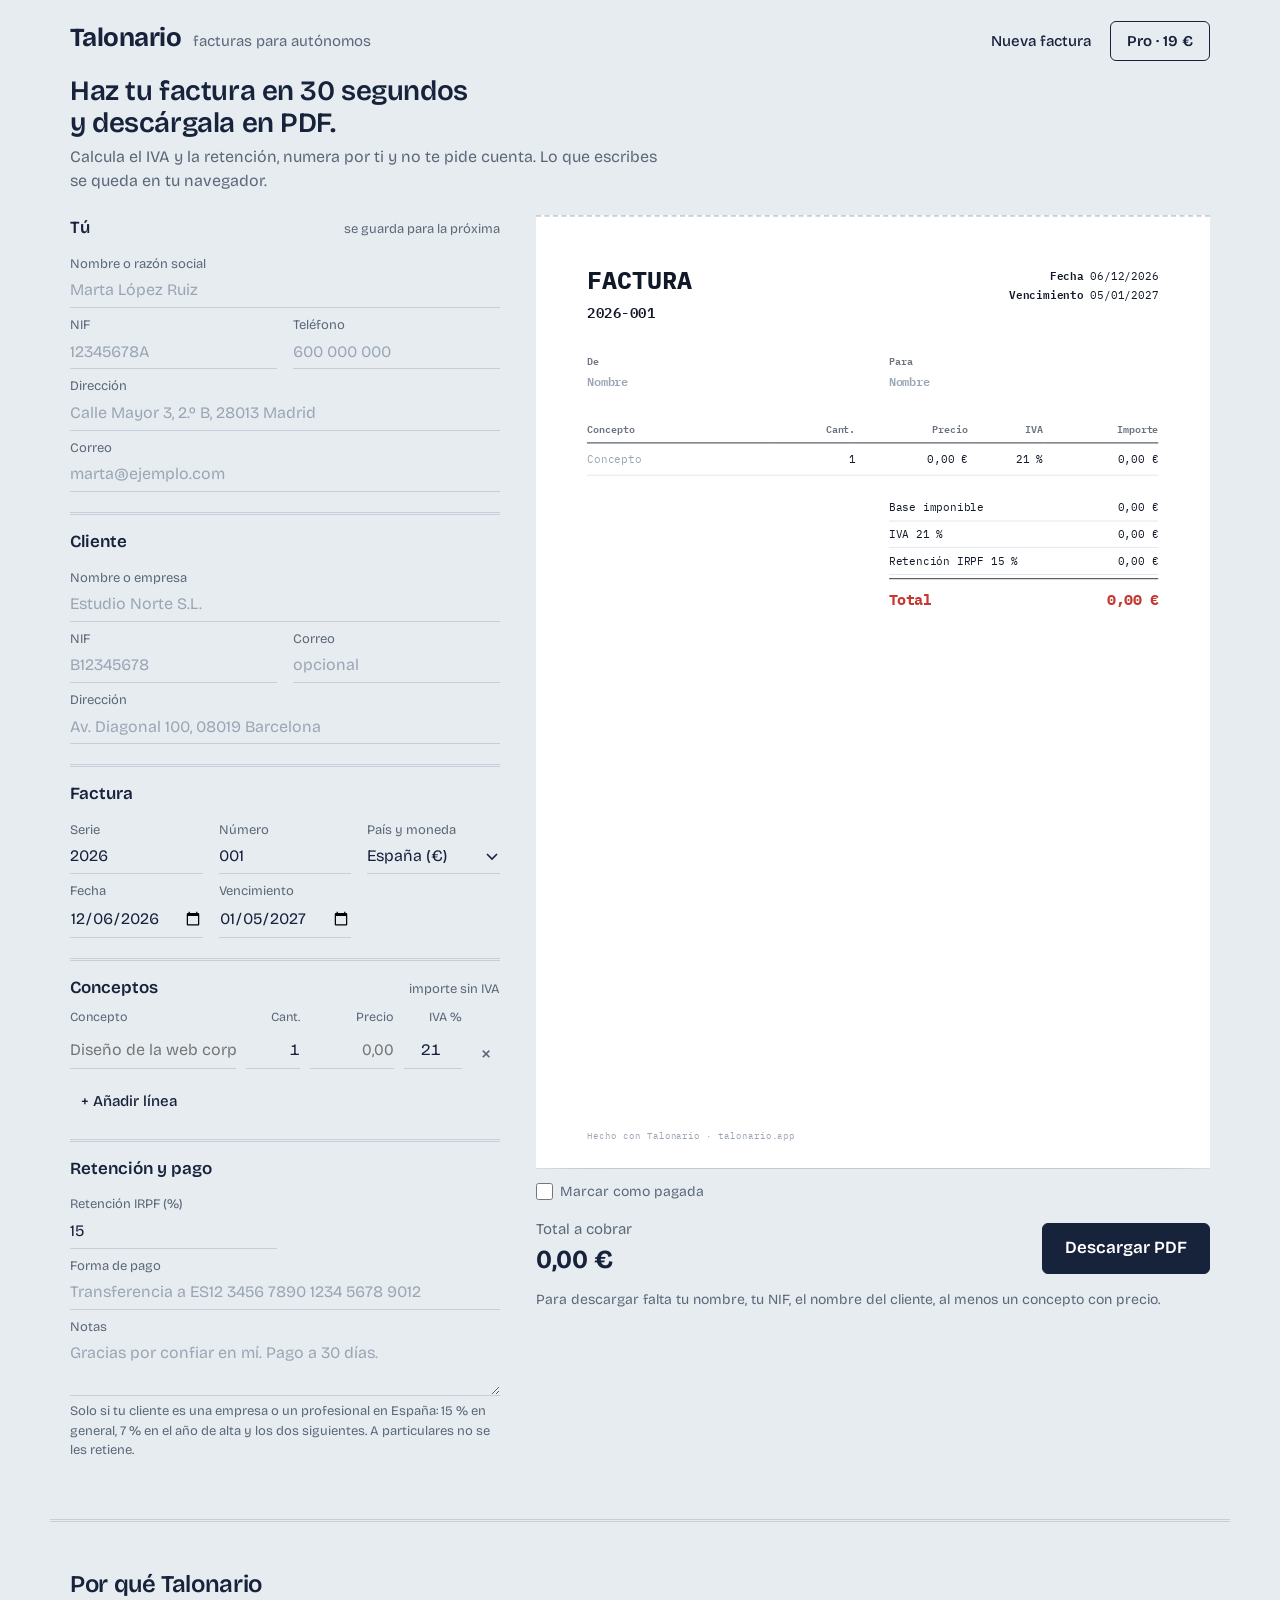
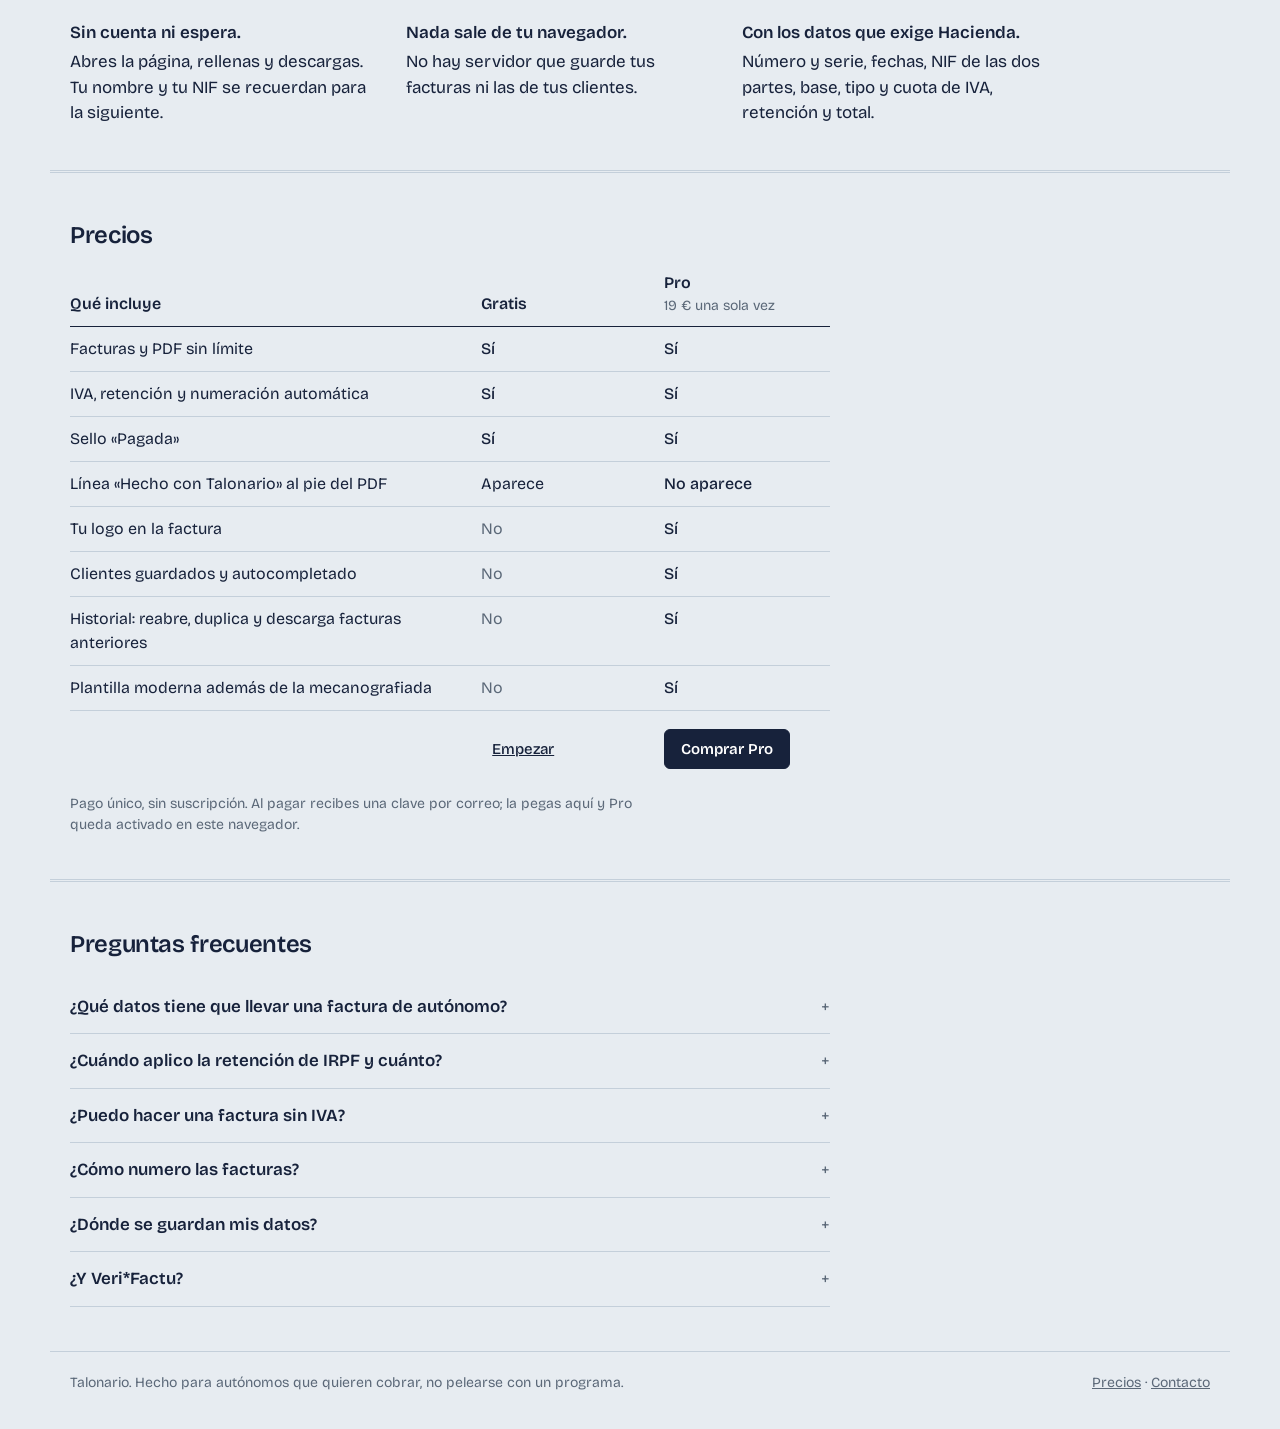
==== talonario/index.html @ 9e7a6506 "Añade Talonario: generador de facturas para autónomos con Pro de pago único - Una sola página sin se" ====
<!doctype html>
<html lang="es">
<head>
<meta charset="utf-8">
<meta name="viewport" content="width=device-width, initial-scale=1">
<title>Talonario: haz tu factura de autónomo en 30 segundos y descárgala en PDF</title>
<meta name="description" content="Generador de facturas para autónomos. Rellenas los datos, calcula IVA e IRPF y descargas el PDF al momento. Sin registro, tus datos se quedan en tu navegador.">
<meta property="og:title" content="Talonario: facturas para autónomos en 30 segundos">
<meta property="og:description" content="IVA, IRPF y PDF al instante. Gratis y sin registro.">
<link rel="icon" href="data:image/svg+xml,%3Csvg xmlns='http://www.w3.org/2000/svg' viewBox='0 0 32 32'%3E%3Crect x='2' y='2' width='28' height='28' rx='6' fill='none' stroke='%23C53A30' stroke-width='3'/%3E%3Cpath d='M9 11h14M16 11v12' stroke='%23C53A30' stroke-width='3.5' stroke-linecap='round'/%3E%3C/svg%3E">
<link rel="stylesheet" href="fonts/fonts.css">
<script type="application/ld+json">
{"@context":"https://schema.org","@type":"FAQPage","mainEntity":[
{"@type":"Question","name":"¿Qué datos tiene que llevar una factura de autónomo?","acceptedAnswer":{"@type":"Answer","text":"Número y serie, fecha de emisión, tu nombre, NIF y dirección, los del cliente, la descripción de cada concepto, la base imponible, el tipo y la cuota de IVA, la retención de IRPF si procede y el importe total."}},
{"@type":"Question","name":"¿Cuándo aplico la retención de IRPF y cuánto?","acceptedAnswer":{"@type":"Answer","text":"Solo cuando tu cliente es una empresa o un profesional en España. El tipo general es el 15 %; durante el año en que te das de alta y los dos siguientes puedes aplicar el 7 %. A particulares no se les retiene."}},
{"@type":"Question","name":"¿Puedo hacer una factura sin IVA?","acceptedAnswer":{"@type":"Answer","text":"Sí, si tu actividad está exenta o la operación no está sujeta. La factura tiene que indicar el motivo, por ejemplo «Operación exenta de IVA conforme al artículo 20 de la Ley 37/1992»."}},
{"@type":"Question","name":"¿Dónde se guardan mis datos?","acceptedAnswer":{"@type":"Answer","text":"Solo en tu navegador. Talonario no tiene servidor ni cuentas: nada de lo que escribes se envía a ningún sitio."}}
]}
</script>
<style>
/* ---------- tokens ---------- */
:root {
  --papel: #E7ECF1;
  --hoja: #FFFFFF;
  --tinta: #17223B;
  --sello: #C53A30;
  --raya: #C4CFDA;
  --lapiz: #5B6878;
  --raya-suave: #DCE3EA;
  --ui: "Bricolage Grotesque", "Helvetica Neue", Arial, sans-serif;
  --doc: "IBM Plex Mono", "Courier New", monospace;
  --doc-sans: "IBM Plex Sans", "Helvetica Neue", Arial, sans-serif;
  --ease-out: cubic-bezier(.165, .84, .44, 1);
  --ease-stamp: cubic-bezier(.34, 1.56, .64, 1);
  --ancho: 1180px;
}
* { box-sizing: border-box; }
[hidden] { display: none !important; }
html { -webkit-text-size-adjust: 100%; }
body {
  margin: 0; background: var(--papel); color: var(--tinta);
  font-family: var(--ui); font-size: 16px; line-height: 1.5;
  font-optical-sizing: auto;
}
a { color: inherit; }
button, input, select, textarea { font: inherit; color: inherit; }
button { cursor: pointer; }
:focus-visible { outline: 2px solid var(--tinta); outline-offset: 2px; border-radius: 2px; }
.visually-hidden { position: absolute !important; width: 1px; height: 1px; overflow: hidden; clip: rect(0 0 0 0); white-space: nowrap; }

/* ---------- cabecera ---------- */
.cab {
  max-width: var(--ancho); margin: 0 auto; padding: 18px 20px 6px;
  display: flex; align-items: baseline; justify-content: space-between; gap: 16px; flex-wrap: wrap;
}
.marca { display: flex; align-items: baseline; gap: 12px; text-decoration: none; }
.marca strong { font-size: 26px; font-weight: 700; letter-spacing: -.02em; }
.marca span { color: var(--lapiz); font-size: 15px; }
.cab-acciones { display: flex; gap: 8px; align-items: center; }

/* botones */
.btn {
  display: inline-flex; align-items: center; justify-content: center; gap: 8px;
  padding: 10px 16px; border-radius: 6px; border: 1.5px solid var(--tinta);
  background: transparent; font-weight: 600; font-size: 15px; line-height: 1.2; white-space: nowrap;
  transition: background-color 150ms ease, color 150ms ease;
}
.btn:hover { background: rgba(23, 34, 59, .06); }
.btn-tinta { background: var(--tinta); color: var(--hoja); }
.btn-tinta:hover { background: #22304f; }
.btn-sello { background: var(--sello); border-color: var(--sello); color: #fff; }
.btn-sello:hover { background: #ad2f27; }
.btn-plano { border-color: transparent; padding-inline: 10px; font-weight: 500; }
.btn-plano:hover { background: rgba(23, 34, 59, .06); }
.btn-grande { padding: 14px 22px; font-size: 17px; }
.btn[disabled] { opacity: .45; cursor: default; }

/* ---------- aplicación ---------- */
.app { max-width: var(--ancho); margin: 0 auto; padding: 8px 20px 40px; }
.app-intro { margin: 0 0 22px; max-width: 60ch; }
.app-intro h1 { font-size: 28px; line-height: 1.15; font-weight: 600; letter-spacing: -.015em; margin: 0 0 6px; text-wrap: balance; }
.app-intro p { margin: 0; color: var(--lapiz); }
.panel { display: grid; grid-template-columns: minmax(320px, 430px) minmax(0, 1fr); gap: 36px; align-items: start; }

/* --- formulario: la matriz del talonario --- */
.matriz { }
.grp { padding: 14px 0 18px; border-top: 3px double var(--raya); }
.grp:first-child { border-top: 0; padding-top: 0; }
.grp-cab { display: flex; align-items: baseline; justify-content: space-between; gap: 12px; margin: 0 0 8px; }
.grp h2 { font-size: 17px; font-weight: 600; margin: 0; }
.grp-cab small { color: var(--lapiz); font-size: 13px; }
.fila { display: grid; gap: 0 16px; grid-template-columns: 1fr 1fr; }
.fila-3 { grid-template-columns: 1fr 1fr 1fr; }
.campo { display: flex; flex-direction: column; padding: 6px 0 2px; min-width: 0; }
.campo-ancho { grid-column: 1 / -1; }
.campo label { font-size: 13px; color: var(--lapiz); margin-bottom: 1px; }
.campo input, .campo select, .campo textarea {
  width: 100%; border: 0; border-bottom: 1.5px solid var(--raya); background: transparent;
  padding: 5px 0 6px; border-radius: 0; font-size: 16px; line-height: 1.3; min-width: 0;
  transition: border-color 150ms ease;
}
.campo textarea { resize: vertical; min-height: 58px; }
.campo input:focus-visible, .campo select:focus-visible, .campo textarea:focus-visible { outline: 0; border-bottom-color: var(--tinta); border-bottom-width: 2px; padding-bottom: 5.5px; }
.campo input::placeholder, .campo textarea::placeholder { color: #9AA6B4; }
.campo select { appearance: none; -webkit-appearance: none; background: transparent url("data:image/svg+xml,%3Csvg xmlns='http://www.w3.org/2000/svg' width='12' height='8'%3E%3Cpath d='M1 1l5 5 5-5' fill='none' stroke='%2317223B' stroke-width='1.6'/%3E%3C/svg%3E") no-repeat right 2px center; padding-right: 22px; }
.campo input[type="number"] { -moz-appearance: textfield; }
.campo input[type="number"]::-webkit-inner-spin-button { -webkit-appearance: none; }
.pista { font-size: 13px; color: var(--lapiz); margin: 4px 0 0; }
.pista a { color: var(--tinta); }

/* líneas de concepto */
.lineas { display: grid; gap: 2px; margin-bottom: 8px; }
.linea { display: grid; grid-template-columns: minmax(0, 1fr) 54px 84px 58px 28px; gap: 10px; align-items: end; }
.linea-cab { font-size: 12.5px; color: var(--lapiz); padding-bottom: 2px; }
.linea-cab > span:nth-child(n+2) { text-align: right; }
.linea input {
  width: 100%; border: 0; border-bottom: 1.5px solid var(--raya); background: transparent; padding: 7px 0 6px; font-size: 16px; min-width: 0; border-radius: 0;
}
.linea input:focus-visible { outline: 0; border-bottom-color: var(--tinta); border-bottom-width: 2px; padding-bottom: 5.5px; }
.linea input.num { text-align: right; font-variant-numeric: tabular-nums; }
.linea .quitar {
  width: 28px; height: 32px; border: 0; background: transparent; color: var(--lapiz); border-radius: 4px; font-size: 20px; line-height: 1;
}
.linea .quitar:hover { color: var(--sello); background: rgba(197, 58, 48, .08); }
.linea.nueva { animation: entra 180ms var(--ease-out) both; }
@keyframes entra { from { opacity: 0; transform: translateY(-4px); } }
.linea-importe { font-size: 13px; color: var(--lapiz); text-align: right; font-variant-numeric: tabular-nums; grid-column: 1 / -1; margin-top: -2px; padding-right: 38px; }
.btn-linea { margin-top: 4px; }

/* resumen bajo el formulario (móvil) */
.acciones-form { display: none; }

/* --- la hoja --- */
.hoja-col { position: sticky; top: 16px; }
.hoja-marco { width: 100%; overflow: hidden; }
.hoja-escala { transform-origin: top left; }
.hoja {
  width: 210mm; min-height: 297mm; background: var(--hoja); color: #111827;
  padding: 16mm 16mm 18mm; font-family: var(--doc); font-size: 10pt; line-height: 1.45;
  position: relative; box-shadow: 0 1px 0 rgba(23, 34, 59, .12), 0 18px 40px -24px rgba(23, 34, 59, .45);
  border-top: 2px dashed var(--raya);
}
.hoja.moderna { font-family: var(--doc-sans); font-size: 10.5pt; }
.hoja-cab { display: flex; justify-content: space-between; align-items: flex-start; gap: 10mm; margin-bottom: 10mm; }
.hoja-titulo { font-size: 22pt; font-weight: 700; letter-spacing: .02em; line-height: 1; margin: 0 0 3mm; }
.hoja-num { font-size: 12pt; font-weight: 600; }
.hoja-fechas { text-align: right; font-size: 9.5pt; }
.hoja-fechas div + div { margin-top: 1mm; }
.hoja-fechas b { font-weight: 600; }
.hoja-logo { max-width: 48mm; max-height: 22mm; object-fit: contain; display: block; margin-bottom: 4mm; }
.hoja-partes { display: grid; grid-template-columns: 1fr 1fr; gap: 10mm; margin-bottom: 10mm; font-size: 9.5pt; }
.hoja-partes h3 { font-size: 8.5pt; font-weight: 600; color: #6B7280; margin: 0 0 1.5mm; }
.hoja-partes p { margin: 0; white-space: pre-line; }
.hoja-partes .nombre { font-weight: 600; font-size: 10.5pt; }
.hoja table { width: 100%; border-collapse: collapse; font-size: 9.5pt; }
.hoja th { text-align: left; font-weight: 600; font-size: 8.5pt; color: #6B7280; padding: 0 0 2mm; border-bottom: 1.5px solid #111827; }
.hoja td { padding: 2.4mm 0; border-bottom: 1px solid var(--raya-suave); vertical-align: top; }
.hoja th.n, .hoja td.n { text-align: right; white-space: nowrap; font-variant-numeric: tabular-nums; }
.hoja td.concepto { padding-right: 4mm; white-space: pre-line; }
.hoja .vacio { color: #9AA6B4; }
.totales { margin: 6mm 0 0 auto; width: 84mm; font-size: 9.5pt; }
.totales div { display: flex; justify-content: space-between; gap: 6mm; padding: 1.6mm 0; border-bottom: 1px solid var(--raya-suave); font-variant-numeric: tabular-nums; }
.totales .total { border-bottom: 0; border-top: 1.5px solid #111827; margin-top: 1mm; padding-top: 3mm; font-weight: 700; font-size: 13pt; color: var(--sello); }
.hoja-pie { margin-top: 12mm; font-size: 9pt; display: grid; gap: 4mm; }
.hoja-pie h3 { font-size: 8.5pt; font-weight: 600; color: #6B7280; margin: 0 0 1mm; }
.hoja-pie p { margin: 0; white-space: pre-line; }
.hoja-credito { position: absolute; left: 16mm; bottom: 8mm; font-size: 8pt; color: #9AA6B4; }
.hoja-credito a { color: inherit; text-decoration: none; }

/* el sello */
.sello {
  position: absolute; right: 18mm; bottom: 34mm; transform: rotate(-8deg);
  color: var(--sello); border: 2.2px solid currentColor; border-radius: 3mm; padding: 2.5mm 5mm;
  font-family: var(--doc); font-weight: 700; font-size: 20pt; letter-spacing: .1em; line-height: 1;
  box-shadow: inset 0 0 0 1.2px #fff, inset 0 0 0 2px currentColor; opacity: .88;
  mix-blend-mode: multiply;
}
.sello small { display: block; font-size: 8pt; letter-spacing: .04em; font-weight: 500; margin-top: 1.5mm; }
.sello.golpe { animation: golpe 320ms var(--ease-stamp) both; }
@keyframes golpe { from { opacity: 0; transform: rotate(-14deg) scale(1.6); } to { opacity: .88; transform: rotate(-8deg) scale(1); } }

.hoja-acciones { display: flex; align-items: center; justify-content: space-between; gap: 14px; margin-top: 16px; flex-wrap: wrap; }
.total-vivo { font-size: 15px; color: var(--lapiz); }
.total-vivo b { display: block; font-size: 26px; font-weight: 700; color: var(--tinta); letter-spacing: -.01em; font-variant-numeric: tabular-nums; }
.aviso { color: var(--lapiz); font-size: 14px; margin: 10px 0 0; min-height: 1.2em; }
.aviso.rojo { color: var(--sello); }
.pista-pdf { color: var(--lapiz); font-size: 14px; margin: 8px 0 0; }
.hoja-opciones { display: flex; gap: 16px; flex-wrap: wrap; margin-top: 12px; font-size: 14px; color: var(--lapiz); align-items: center; }
.hoja-opciones label { display: inline-flex; align-items: center; gap: 7px; cursor: pointer; }
.hoja-opciones input[type="checkbox"] { width: 17px; height: 17px; accent-color: var(--tinta); margin: 0; }
.hoja-opciones select { border: 0; border-bottom: 1.5px solid var(--raya); background: transparent; padding: 2px 0; }

/* barra fija en móvil */
.barra {
  display: none; position: fixed; left: 0; right: 0; bottom: 0; z-index: 20;
  background: var(--hoja); border-top: 1.5px solid var(--raya); padding: 10px 16px calc(10px + env(safe-area-inset-bottom));
  align-items: center; justify-content: space-between; gap: 12px;
}
.barra .total-vivo b { font-size: 20px; }

/* ---------- secciones de abajo ---------- */
.seccion { max-width: var(--ancho); margin: 0 auto; padding: 44px 20px; border-top: 3px double var(--raya); }
.seccion h2 { font-size: 24px; font-weight: 600; letter-spacing: -.015em; margin: 0 0 18px; }
.porque { display: grid; grid-template-columns: repeat(3, minmax(0, 1fr)); gap: 28px; max-width: 980px; }
.porque p { margin: 0; font-size: 17px; max-width: 34ch; }
.porque p b { display: block; font-weight: 600; margin-bottom: 4px; }

.precios table { width: 100%; max-width: 760px; border-collapse: collapse; font-size: 16px; }
.precios th { text-align: left; font-weight: 600; padding: 0 0 10px; border-bottom: 1.5px solid var(--tinta); vertical-align: bottom; }
.precios th span { display: block; font-weight: 400; color: var(--lapiz); font-size: 14px; }
.precios td { padding: 10px 0; border-bottom: 1px solid var(--raya); vertical-align: top; }
.precios th:nth-child(n+2), .precios td:nth-child(n+2) { width: 24%; padding-left: 16px; }
.precios td.no { color: var(--lapiz); }
.precios td.si { font-weight: 500; }
.precios tfoot td { border-bottom: 0; padding-top: 18px; }
.precios .nota { color: var(--lapiz); font-size: 14px; margin: 14px 0 0; max-width: 66ch; }

.faq-lista { max-width: 760px; }
.faq details { border-bottom: 1px solid var(--raya); }
.faq summary { cursor: pointer; padding: 14px 0; font-weight: 600; font-size: 17px; list-style: none; display: flex; justify-content: space-between; gap: 12px; }
.faq summary::-webkit-details-marker { display: none; }
.faq summary::after { content: "+"; color: var(--lapiz); font-weight: 400; flex: none; }
.faq details[open] summary::after { content: "–"; }
.faq .resp { padding: 0 0 16px; max-width: 66ch; color: #2A3447; }
.faq .resp p { margin: 0 0 8px; }
.faq .resp p:last-child { margin: 0; }

.pie { max-width: var(--ancho); margin: 0 auto; padding: 20px 20px 36px; color: var(--lapiz); font-size: 14px; display: flex; justify-content: space-between; gap: 16px; flex-wrap: wrap; border-top: 1px solid var(--raya); }

/* ---------- diálogos ---------- */
dialog { border: 0; border-radius: 10px; padding: 0; background: var(--hoja); color: var(--tinta); width: min(92vw, 520px); box-shadow: 0 30px 80px -30px rgba(23, 34, 59, .6); }
dialog::backdrop { background: rgba(23, 34, 59, .45); }
.dlg { padding: 26px 26px 22px; }
.dlg h2 { margin: 0 0 4px; font-size: 24px; font-weight: 600; letter-spacing: -.015em; }
.dlg .precio { color: var(--lapiz); margin: 0 0 16px; font-size: 16px; }
.dlg ul { margin: 0 0 20px; padding: 0 0 0 18px; }
.dlg li { margin: 4px 0; }
.dlg-acciones { display: flex; gap: 10px; flex-wrap: wrap; align-items: center; }
.dlg-cerrar { position: absolute; top: 10px; right: 10px; width: 36px; height: 36px; border: 0; background: transparent; border-radius: 6px; font-size: 22px; color: var(--lapiz); }
.dlg-cerrar:hover { background: rgba(23, 34, 59, .06); }
.clave { margin-top: 20px; padding-top: 16px; border-top: 1px solid var(--raya); }
.clave .campo { padding: 0; }
.clave-fila { display: flex; gap: 10px; align-items: flex-end; }
.clave-fila .campo { flex: 1; }
.estado { font-size: 14px; margin: 8px 0 0; min-height: 1.2em; }
.estado.ok { color: #1B7F4E; }
.estado.mal { color: var(--sello); }

.hist { display: grid; gap: 0; max-height: 50vh; overflow: auto; }
.hist-fila { display: grid; grid-template-columns: 1fr auto; gap: 10px; align-items: center; padding: 10px 0; border-bottom: 1px solid var(--raya); }
.hist-fila b { font-weight: 600; }
.hist-fila small { display: block; color: var(--lapiz); }
.hist-fila .ops { display: flex; gap: 4px; }
.hist-vacio { color: var(--lapiz); padding: 14px 0; }

/* ---------- impresión ---------- */
@media print {
  @page { size: A4; margin: 0; }
  body { background: #fff; }
  body > :not(.solo-impresion) { display: none !important; }
  .solo-impresion { display: block !important; }
  .hoja { box-shadow: none; border-top: 0; min-height: 297mm; width: 210mm; margin: 0; -webkit-print-color-adjust: exact; print-color-adjust: exact; }
  .sello { -webkit-print-color-adjust: exact; print-color-adjust: exact; }
}
.solo-impresion { display: none; }

/* ---------- movimiento reducido ---------- */
@media (prefers-reduced-motion: reduce) {
  *, *::before, *::after { animation-duration: .001ms !important; transition-duration: .001ms !important; }
}

/* ---------- responsive ---------- */
@media (max-width: 1023px) {
  .panel { grid-template-columns: minmax(0, 1fr); gap: 28px; }
  .hoja-col { position: static; }
  .hoja-acciones { display: none; }
  .barra { display: flex; }
  body { padding-bottom: 86px; }
  .acciones-form { display: block; margin-top: 8px; }
  .porque { grid-template-columns: 1fr; gap: 18px; }
}
@media (max-width: 560px) {
  .cab { padding-top: 14px; }
  .marca span { display: none; }
  .app-intro h1 { font-size: 24px; }
  .fila, .fila-3 { grid-template-columns: 1fr; }
  .fila .campo-mitad { grid-column: auto; }
  .fila-2m { grid-template-columns: 1fr 1fr; }
  .linea { grid-template-columns: minmax(0, 1fr) 40px 70px 46px 22px; gap: 6px; }
  .linea input { font-size: 15px; }
  .precios th:nth-child(n+2), .precios td:nth-child(n+2) { width: 21%; padding-left: 8px; }
  .precios table { font-size: 14.5px; }
  .seccion { padding: 32px 20px; }
}
</style>
</head>
<body>

<header class="cab">
  <a class="marca" href="#"><strong>Talonario</strong><span>facturas para autónomos</span></a>
  <div class="cab-acciones">
    <button type="button" class="btn btn-plano" id="btnHistorial" hidden>Mis facturas</button>
    <button type="button" class="btn btn-plano" id="btnNueva">Nueva factura</button>
    <button type="button" class="btn" id="btnPro">Pro · 19 €</button>
  </div>
</header>

<main class="app">
  <div class="app-intro">
    <h1>Haz tu factura en 30 segundos y descárgala en PDF.</h1>
    <p>Calcula el IVA y la retención, numera por ti y no te pide cuenta. Lo que escribes se queda en tu navegador.</p>
  </div>

  <div class="panel">
    <!-- ======== matriz (formulario) ======== -->
    <form class="matriz" id="form" autocomplete="on" novalidate>

      <section class="grp">
        <div class="grp-cab"><h2>Tú</h2><small>se guarda para la próxima</small></div>
        <div class="fila">
          <div class="campo campo-ancho"><label for="iNombre">Nombre o razón social</label><input id="iNombre" data-k="issuer.name" placeholder="Marta López Ruiz"></div>
          <div class="campo"><label for="iNif">NIF</label><input id="iNif" data-k="issuer.nif" placeholder="12345678A" autocapitalize="characters"></div>
          <div class="campo"><label for="iTel">Teléfono</label><input id="iTel" data-k="issuer.phone" type="tel" placeholder="600 000 000"></div>
          <div class="campo campo-ancho"><label for="iDir">Dirección</label><input id="iDir" data-k="issuer.addr" placeholder="Calle Mayor 3, 2.º B, 28013 Madrid"></div>
          <div class="campo campo-ancho"><label for="iEmail">Correo</label><input id="iEmail" data-k="issuer.email" type="email" placeholder="marta@ejemplo.com"></div>
          <div class="campo campo-ancho" id="campoLogo" hidden>
            <label for="iLogo">Tu logo</label>
            <div class="clave-fila"><input id="iLogo" type="file" accept="image/*"><button type="button" class="btn btn-plano" id="btnQuitarLogo" hidden>Quitar</button></div>
          </div>
        </div>
      </section>

      <section class="grp">
        <div class="grp-cab"><h2>Cliente</h2><small id="clientesPista"></small></div>
        <div class="fila">
          <div class="campo campo-ancho"><label for="cNombre">Nombre o empresa</label><input id="cNombre" data-k="client.name" list="listaClientes" placeholder="Estudio Norte S.L."><datalist id="listaClientes"></datalist></div>
          <div class="campo"><label for="cNif">NIF</label><input id="cNif" data-k="client.nif" placeholder="B12345678" autocapitalize="characters"></div>
          <div class="campo"><label for="cEmail">Correo</label><input id="cEmail" data-k="client.email" type="email" placeholder="opcional"></div>
          <div class="campo campo-ancho"><label for="cDir">Dirección</label><input id="cDir" data-k="client.addr" placeholder="Av. Diagonal 100, 08019 Barcelona"></div>
        </div>
      </section>

      <section class="grp">
        <div class="grp-cab"><h2>Factura</h2></div>
        <div class="fila fila-3 fila-2m">
          <div class="campo"><label for="fSerie">Serie</label><input id="fSerie" data-k="serie" placeholder="2026"></div>
          <div class="campo"><label for="fNum">Número</label><input id="fNum" data-k="number" inputmode="numeric" placeholder="001"></div>
          <div class="campo"><label for="fPais">País y moneda</label>
            <select id="fPais" data-k="preset"></select></div>
          <div class="campo"><label for="fFecha">Fecha</label><input id="fFecha" data-k="date" type="date"></div>
          <div class="campo"><label for="fVence">Vencimiento</label><input id="fVence" data-k="due" type="date"></div>
        </div>
      </section>

      <section class="grp">
        <div class="grp-cab"><h2>Conceptos</h2><small id="taxNombreCab"></small></div>
        <div class="lineas" id="lineas"></div>
        <button type="button" class="btn btn-plano btn-linea" id="btnLinea">+ Añadir línea</button>
      </section>

      <section class="grp">
        <div class="grp-cab"><h2>Retención y pago</h2></div>
        <div class="fila">
          <div class="campo"><label for="fRet" id="fRetLabel">Retención IRPF (%)</label><input id="fRet" data-k="ret" type="number" step="0.5" min="0" max="100" inputmode="decimal" list="retLista"><datalist id="retLista"><option value="0"><option value="7"><option value="15"></datalist></div>
          <div class="campo campo-ancho" id="campoExento" hidden>
            <label for="fExento">Motivo del 0 % de IVA</label>
            <select id="fExento" data-k="exemptReason">
              <option value="Operación exenta de IVA conforme al artículo 20 de la Ley 37/1992.">Exenta (art. 20 LIVA)</option>
              <option value="Operación no sujeta a IVA conforme al artículo 7 de la Ley 37/1992.">No sujeta (art. 7 LIVA)</option>
              <option value="Inversión del sujeto pasivo conforme al artículo 84 de la Ley 37/1992.">Inversión del sujeto pasivo (art. 84 LIVA)</option>
              <option value="">Sin mención</option>
            </select>
          </div>
          <div class="campo campo-ancho"><label for="fPago">Forma de pago</label><input id="fPago" data-k="payment" placeholder="Transferencia a ES12 3456 7890 1234 5678 9012"></div>
          <div class="campo campo-ancho"><label for="fNotas">Notas</label><textarea id="fNotas" data-k="notes" rows="2" placeholder="Gracias por confiar en mí. Pago a 30 días."></textarea></div>
        </div>
        <p class="pista" id="pistaRet">Solo si tu cliente es una empresa o un profesional en España: 15 % en general, 7 % en el año de alta y los dos siguientes. A particulares no se les retiene.</p>
      </section>

      <div class="acciones-form">
        <p class="aviso" id="avisoMovil"></p>
      </div>
    </form>

    <!-- ======== hoja ======== -->
    <div class="hoja-col">
      <div class="hoja-marco" id="marco">
        <div class="hoja-escala" id="escala">
          <article class="hoja" id="hoja" aria-label="Vista previa de la factura"></article>
        </div>
      </div>
      <div class="hoja-opciones">
        <label><input type="checkbox" id="chkPagada"> Marcar como pagada</label>
        <label id="optPlantilla" hidden>Plantilla <select id="selPlantilla"><option value="maquina">Mecanografiada</option><option value="moderna">Moderna</option></select></label>
      </div>
      <div class="hoja-acciones">
        <div class="total-vivo">Total a cobrar <b id="totalVivo">0,00 €</b></div>
        <button type="button" class="btn btn-tinta btn-grande" id="btnPdf">Descargar PDF</button>
      </div>
      <p class="aviso" id="aviso"></p>
      <p class="pista-pdf" id="pistaPdf" hidden>En la ventana que se abre, elige «Guardar como PDF» como destino o impresora.</p>
    </div>
  </div>
</main>

<div class="barra">
  <div class="total-vivo">Total a cobrar <b id="totalVivoMovil">0,00 €</b></div>
  <button type="button" class="btn btn-tinta" id="btnPdfMovil">Descargar PDF</button>
</div>

<section class="seccion">
  <h2>Por qué Talonario</h2>
  <div class="porque">
    <p><b>Sin cuenta ni espera.</b> Abres la página, rellenas y descargas. Tu nombre y tu NIF se recuerdan para la siguiente.</p>
    <p><b>Nada sale de tu navegador.</b> No hay servidor que guarde tus facturas ni las de tus clientes.</p>
    <p><b>Con los datos que exige Hacienda.</b> Número y serie, fechas, NIF de las dos partes, base, tipo y cuota de IVA, retención y total.</p>
  </div>
</section>

<section class="seccion precios" id="precios">
  <h2>Precios</h2>
  <table>
    <thead><tr><th scope="col">Qué incluye</th><th scope="col">Gratis</th><th scope="col">Pro <span>19 € una sola vez</span></th></tr></thead>
    <tbody>
      <tr><td>Facturas y PDF sin límite</td><td class="si">Sí</td><td class="si">Sí</td></tr>
      <tr><td>IVA, retención y numeración automática</td><td class="si">Sí</td><td class="si">Sí</td></tr>
      <tr><td>Sello «Pagada»</td><td class="si">Sí</td><td class="si">Sí</td></tr>
      <tr><td>Línea «Hecho con Talonario» al pie del PDF</td><td>Aparece</td><td class="si">No aparece</td></tr>
      <tr><td>Tu logo en la factura</td><td class="no">No</td><td class="si">Sí</td></tr>
      <tr><td>Clientes guardados y autocompletado</td><td class="no">No</td><td class="si">Sí</td></tr>
      <tr><td>Historial: reabre, duplica y descarga facturas anteriores</td><td class="no">No</td><td class="si">Sí</td></tr>
      <tr><td>Plantilla moderna además de la mecanografiada</td><td class="no">No</td><td class="si">Sí</td></tr>
    </tbody>
    <tfoot><tr><td></td><td><a class="btn btn-plano" href="#form">Empezar</a></td><td><button type="button" class="btn btn-tinta" id="btnProPrecios">Comprar Pro</button></td></tr></tfoot>
  </table>
  <p class="nota">Pago único, sin suscripción. Al pagar recibes una clave por correo; la pegas aquí y Pro queda activado en este navegador.</p>
</section>

<section class="seccion faq">
  <h2>Preguntas frecuentes</h2>
  <div class="faq-lista">
  <details><summary>¿Qué datos tiene que llevar una factura de autónomo?</summary><div class="resp"><p>Número y serie, fecha de emisión, tu nombre, NIF y dirección, los mismos datos del cliente, la descripción de cada concepto, la base imponible, el tipo y la cuota de IVA, la retención de IRPF si procede y el importe total. Talonario los coloca todos.</p></div></details>
  <details><summary>¿Cuándo aplico la retención de IRPF y cuánto?</summary><div class="resp"><p>Solo cuando tu cliente es una empresa o un profesional en España. El tipo general es el 15 %. Durante el año en que te das de alta y los dos siguientes puedes aplicar el 7 %. Si facturas a un particular, no hay retención: pon 0.</p></div></details>
  <details><summary>¿Puedo hacer una factura sin IVA?</summary><div class="resp"><p>Sí, cuando tu actividad está exenta (por ejemplo, formación o determinados servicios sanitarios) o la operación no está sujeta. Pon 0 en el IVA de la línea y elige el motivo: la factura tiene que indicarlo.</p></div></details>
  <details><summary>¿Cómo numero las facturas?</summary><div class="resp"><p>De forma correlativa y sin saltos dentro de cada serie. Lo habitual es una serie por año: 2026-001, 2026-002… Talonario recuerda el último número y propone el siguiente.</p></div></details>
  <details><summary>¿Dónde se guardan mis datos?</summary><div class="resp"><p>Solo en tu navegador, en este dispositivo. Talonario no tiene servidor ni cuentas: nada de lo que escribes se envía a ningún sitio. Si borras los datos del navegador, se borran también; descarga tus PDF.</p></div></details>
  <details><summary>¿Y Veri*Factu?</summary><div class="resp"><p>Veri*Factu es el sistema de la Agencia Tributaria para que los programas de facturación registren cada factura. Su entrada en vigor se ha aplazado varias veces; para autónomos está prevista para 2027. Talonario crea el PDF de la factura y no envía nada a Hacienda. Comprueba la fecha vigente en la web de la Agencia Tributaria y, cuando sea obligatorio, emite las facturas con un programa adaptado.</p></div></details>
  </div>
</section>

<footer class="pie">
  <span>Talonario. Hecho para autónomos que quieren cobrar, no pelearse con un programa.</span>
  <span><a href="#precios">Precios</a> · <a href="mailto:hola@talonario.app">Contacto</a></span>
</footer>

<!-- ======== diálogo Pro ======== -->
<dialog id="dlgPro">
  <form method="dialog" class="dlg">
    <button type="submit" class="dlg-cerrar" aria-label="Cerrar">×</button>
    <h2>Talonario Pro</h2>
    <p class="precio">19 € una sola vez. Para siempre, en este navegador.</p>
    <ul>
      <li>Sin la línea «Hecho con Talonario» en el PDF</li>
      <li>Tu logo en la factura</li>
      <li>Clientes guardados y autocompletado</li>
      <li>Historial: reabre, duplica y vuelve a descargar</li>
      <li>Plantilla moderna</li>
    </ul>
    <div class="dlg-acciones">
      <a class="btn btn-tinta" id="btnComprar" href="#" target="_blank" rel="noopener">Comprar Pro</a>
      <span id="comprarNota" style="color:var(--lapiz);font-size:14px"></span>
    </div>
    <div class="clave">
      <div class="clave-fila">
        <div class="campo"><label for="inClave">¿Ya tienes tu clave? Pégala aquí</label><input id="inClave" placeholder="XXXX-XXXX-XXXX-XXXX" autocomplete="off"></div>
        <button type="button" class="btn" id="btnActivar">Activar</button>
      </div>
      <p class="estado" id="estadoClave"></p>
    </div>
  </form>
</dialog>

<!-- ======== diálogo historial ======== -->
<dialog id="dlgHist">
  <form method="dialog" class="dlg">
    <button type="submit" class="dlg-cerrar" aria-label="Cerrar">×</button>
    <h2>Mis facturas</h2>
    <p class="precio">Guardadas en este navegador al descargar el PDF.</p>
    <div class="hist" id="hist"></div>
    <div class="dlg-acciones" style="margin-top:16px"><button type="button" class="btn btn-plano" id="btnExportar">Exportar copia (JSON)</button></div>
  </form>
</dialog>

<!-- la hoja que se imprime (copia de la vista previa, sin escalar) -->
<div class="solo-impresion" id="impresion"></div>

<script>
/* ===================== CONFIGURACIÓN (lo único que tienes que tocar) =====================
   1) Crea el producto «Talonario Pro» (19 €) en Lemon Squeezy o Gumroad con claves de licencia activadas.
   2) Pega aquí el enlace de pago y el identificador del producto. El comprador recibe la clave por correo y la pega en la web.
   3) Borra demoCode antes de publicar: sirve solo para probar Pro. */
const CONFIG = {
  site: 'talonario.app',
  checkoutUrl: '',              // p. ej. 'https://tutienda.lemonsqueezy.com/checkout/buy/…' o 'https://tuusuario.gumroad.com/l/talonario'
  provider: 'lemonsqueezy',     // 'lemonsqueezy' o 'gumroad'
  productId: '',                // Gumroad: el «product_id» del producto. Lemon Squeezy: el id numérico del producto (para comprobar que la clave es de este producto)
  demoCode: 'TALONARIO-DEMO'
};

/* ===================== datos ===================== */
const PRESETS = {
  ES: { label: 'España (€)', currency: 'EUR', locale: 'es-ES', tax: 'IVA', rates: [21, 10, 4, 0], ret: 15, retLabel: 'Retención IRPF (%)' },
  MX: { label: 'México ($)', currency: 'MXN', locale: 'es-MX', tax: 'IVA', rates: [16, 8, 0], ret: 0, retLabel: 'Retención (%)' },
  AR: { label: 'Argentina ($)', currency: 'ARS', locale: 'es-AR', tax: 'IVA', rates: [21, 10.5, 27, 0], ret: 0, retLabel: 'Retención (%)' },
  CO: { label: 'Colombia ($)', currency: 'COP', locale: 'es-CO', tax: 'IVA', rates: [19, 5, 0], ret: 0, retLabel: 'Retención (%)' },
  CL: { label: 'Chile ($)', currency: 'CLP', locale: 'es-CL', tax: 'IVA', rates: [19, 0], ret: 0, retLabel: 'Retención (%)' },
  PE: { label: 'Perú (S/)', currency: 'PEN', locale: 'es-PE', tax: 'IGV', rates: [18, 0], ret: 0, retLabel: 'Retención (%)' },
  US: { label: 'Estados Unidos ($)', currency: 'USD', locale: 'en-US', tax: 'Impuesto', rates: [0, 5, 7, 8.25, 10], ret: 0, retLabel: 'Retención (%)' },
  EU: { label: 'Otro país de la UE (€)', currency: 'EUR', locale: 'es-ES', tax: 'IVA', rates: [21, 20, 19, 0], ret: 0, retLabel: 'Retención (%)' }
};
const $ = (s) => document.querySelector(s);
const LS = {
  get(k, d) { try { const v = localStorage.getItem(k); return v == null ? d : JSON.parse(v); } catch (_) { return d; } },
  set(k, v) { try { localStorage.setItem(k, JSON.stringify(v)); } catch (_) {} },
  del(k) { try { localStorage.removeItem(k); } catch (_) {} }
};
const hoy = () => new Date().toISOString().slice(0, 10);
const masDias = (iso, n) => { const d = new Date(iso + 'T00:00:00'); d.setDate(d.getDate() + n); return d.toISOString().slice(0, 10); };
const esc = (s) => String(s ?? '').replace(/[&<>"']/g, (c) => ({ '&': '&amp;', '<': '&lt;', '>': '&gt;', '"': '&quot;', "'": '&#39;' }[c]));
const num = (v) => { const n = parseFloat(String(v).replace(',', '.')); return isFinite(n) ? n : 0; };
const linea = () => ({ desc: '', qty: 1, price: '', tax: PRESETS[state.preset].rates[0] });

let pro = LS.get('tal_pro', null);
const issuerGuardado = LS.get('tal_issuer', {});
const state = Object.assign({
  preset: 'ES', issuer: { name: '', nif: '', addr: '', email: '', phone: '', logo: '' }, client: { name: '', nif: '', addr: '', email: '' },
  serie: String(new Date().getFullYear()), number: '', date: hoy(), due: masDias(hoy(), 30),
  lines: [], ret: 15, exemptReason: 'Operación exenta de IVA conforme al artículo 20 de la Ley 37/1992.',
  payment: '', notes: '', paid: false, template: 'maquina'
}, LS.get('tal_draft', {}));
Object.assign(state.issuer, issuerGuardado);
if (!state.lines.length) state.lines = [linea()];
if (!state.number) state.number = siguienteNumero(state.serie);

function siguienteNumero(serie) { const seq = LS.get('tal_seq', {}); return String((seq[serie] || 0) + 1).padStart(3, '0'); }
const P = () => PRESETS[state.preset] || PRESETS.ES;
const fmt = (n) => new Intl.NumberFormat(P().locale, { style: 'currency', currency: P().currency, useGrouping: 'always' }).format(n || 0);
const fmtPct = (n) => new Intl.NumberFormat(P().locale, { maximumFractionDigits: 2 }).format(n) + ' %';
const fmtFecha = (iso) => iso ? new Date(iso + 'T00:00:00').toLocaleDateString(P().locale, { day: '2-digit', month: '2-digit', year: 'numeric' }) : '';

/* ===================== cálculo ===================== */
function totales() {
  let base = 0; const porTipo = new Map();
  state.lines.forEach((l) => {
    const imp = num(l.qty) * num(l.price); base += imp;
    const r = num(l.tax); porTipo.set(r, (porTipo.get(r) || 0) + imp * r / 100);
  });
  const ret = base * num(state.ret) / 100;
  const cuota = [...porTipo.values()].reduce((a, b) => a + b, 0);
  return { base, porTipo, ret, cuota, total: base + cuota - ret };
}
function faltan() {
  const f = [];
  if (!state.issuer.name.trim()) f.push('tu nombre'); if (!state.issuer.nif.trim()) f.push('tu NIF');
  if (!state.client.name.trim()) f.push('el nombre del cliente');
  if (!state.lines.some((l) => l.desc.trim() && num(l.price))) f.push('al menos un concepto con precio');
  return f;
}

/* ===================== formulario ===================== */
function leer(k) { return k.split('.').reduce((o, p) => o[p], state); }
function escribir(k, v) { const ps = k.split('.'); const last = ps.pop(); ps.reduce((o, p) => o[p], state)[last] = v; }

function pintarFormulario() {
  document.querySelectorAll('[data-k]').forEach((el) => { if (el.dataset.k !== 'preset') el.value = leer(el.dataset.k) ?? ''; });
  const sel = $('#fPais'); sel.innerHTML = Object.entries(PRESETS).map(([k, p]) => `<option value="${k}">${esc(p.label)}</option>`).join(''); sel.value = state.preset;
  $('#fRetLabel').textContent = P().retLabel; $('#pistaRet').hidden = state.preset !== 'ES';
  $('#taxNombreCab').textContent = `importe sin ${P().tax}`;
  $('#retLista').innerHTML = (state.preset === 'ES' ? [0, 7, 15] : [0, 10, 15]).map((v) => `<option value="${v}">`).join('');
  $('#chkPagada').checked = !!state.paid;
  $('#selPlantilla').value = state.template;
  pintarLineas();
}
function pintarLineas() {
  const box = $('#lineas'); const rates = P().rates;
  box.innerHTML = `<div class="linea linea-cab" aria-hidden="true"><span>Concepto</span><span>Cant.</span><span>Precio</span><span>${esc(P().tax)} %</span><span></span></div>` +
    state.lines.map((l, i) => `<div class="linea" data-i="${i}">
      <input aria-label="Concepto" data-f="desc" value="${esc(l.desc)}" placeholder="${i === 0 ? 'Diseño de la web corporativa' : 'Concepto'}">
      <input aria-label="Cantidad" data-f="qty" class="num" inputmode="decimal" value="${esc(l.qty)}">
      <input aria-label="Precio unitario" data-f="price" class="num" inputmode="decimal" value="${esc(l.price)}" placeholder="0,00">
      <input aria-label="${esc(P().tax)} en porcentaje" data-f="tax" class="num" inputmode="decimal" value="${esc(l.tax)}" list="ivaLista">
      <button type="button" class="quitar" aria-label="Quitar línea" ${state.lines.length === 1 ? 'disabled' : ''}>×</button>
    </div>`).join('') + `<datalist id="ivaLista">${rates.map((r) => `<option value="${r}">`).join('')}</datalist>`;
}

document.addEventListener('input', (e) => {
  const el = e.target;
  if (el.dataset.k) {
    if (el.dataset.k === 'preset') { cambiarPreset(el.value); return; }
    escribir(el.dataset.k, el.value);
    if (el.dataset.k === 'date' && state.date) { state.due = masDias(state.date, 30); $('#fVence').value = state.due; }
    if (el.dataset.k === 'serie') { state.number = siguienteNumero(state.serie); $('#fNum').value = state.number; }
    if (el.dataset.k.startsWith('issuer.')) LS.set('tal_issuer', { ...state.issuer, logo: pro ? state.issuer.logo : '' });
    if (el.dataset.k === 'client.name') autocompletarCliente(el.value);
    render(); return;
  }
  if (el.dataset.f) { const row = el.closest('.linea'); state.lines[+row.dataset.i][el.dataset.f] = el.value; render(); }
});
document.addEventListener('click', (e) => {
  const q = e.target.closest('.quitar'); if (q) { const i = +q.closest('.linea').dataset.i; state.lines.splice(i, 1); pintarLineas(); render(); return; }
});
$('#btnLinea').addEventListener('click', () => {
  state.lines.push(linea()); pintarLineas(); const rows = document.querySelectorAll('#lineas .linea:not(.linea-cab)'); const last = rows[rows.length - 1];
  last.classList.add('nueva'); last.querySelector('input').focus(); render();
});
$('#lineas').addEventListener('keydown', (e) => { if (e.key === 'Enter' && e.target.dataset.f) { e.preventDefault(); $('#btnLinea').click(); } });
function cambiarPreset(k) {
  const prev = P(); state.preset = k; const p = P();
  state.lines.forEach((l) => { if (!prev.rates.includes(num(l.tax)) || num(l.tax) === prev.rates[0]) l.tax = p.rates[0]; });
  state.ret = p.ret; pintarFormulario(); render();
}
$('#chkPagada').addEventListener('change', (e) => { state.paid = e.target.checked; render(true); });
$('#selPlantilla').addEventListener('change', (e) => { state.template = e.target.value; render(); });
$('#btnNueva').addEventListener('click', () => {
  state.client = { name: '', nif: '', addr: '', email: '' }; state.lines = [linea()]; state.paid = false; intento = false;
  state.date = hoy(); state.due = masDias(state.date, 30); state.number = siguienteNumero(state.serie);
  pintarFormulario(); render(); $('#cNombre').focus();
});

/* ===================== la hoja ===================== */
function htmlHoja(paraImprimir) {
  const t = totales(), p = P(), s = state;
  const hayExento = s.preset === 'ES' && s.lines.some((l) => num(l.tax) === 0 && (l.desc.trim() || num(l.price)));
  $('#campoExento').hidden = !hayExento;
  const numero = (s.serie ? s.serie + '-' : '') + (s.number || '');
  const partes = (n, nif, addr, email, phone) => `<p class="nombre">${esc(n) || '<span class="vacio">Nombre</span>'}</p><p>${esc([nif && 'NIF ' + nif, addr, email, phone].filter(Boolean).join('\n'))}</p>`;
  const filas = s.lines.map((l) => { const imp = num(l.qty) * num(l.price); return `<tr><td class="concepto">${esc(l.desc) || '<span class="vacio">Concepto</span>'}</td><td class="n">${esc(l.qty)}</td><td class="n">${fmt(num(l.price))}</td><td class="n">${fmtPct(num(l.tax))}</td><td class="n">${fmt(imp)}</td></tr>`; }).join('');
  const tipos = [...t.porTipo.entries()].sort((a, b) => b[0] - a[0]).map(([r, c]) => `<div><span>${esc(p.tax)} ${fmtPct(r)}</span><span>${fmt(c)}</span></div>`).join('');
  const retRow = num(s.ret) ? `<div><span>${esc(p.retLabel.replace(' (%)', ''))} ${fmtPct(num(s.ret))}</span><span>${t.ret > 0 ? '−' : ''}${fmt(t.ret)}</span></div>` : '';
  const notas = [s.payment && `<div><h3>Forma de pago</h3><p>${esc(s.payment)}</p></div>`, s.notes && `<div><h3>Notas</h3><p>${esc(s.notes)}</p></div>`, hayExento && s.exemptReason && `<div><p>${esc(s.exemptReason)}</p></div>`].filter(Boolean).join('');
  const logo = pro && s.issuer.logo ? `<img class="hoja-logo" src="${s.issuer.logo}" alt="">` : '';
  const sello = s.paid ? `<div class="sello${paraImprimir ? '' : ' golpe'}">PAGADA<small>${esc(fmtFecha(hoy()))}</small></div>` : '';
  const credito = pro ? '' : `<div class="hoja-credito">Hecho con Talonario · <a href="https://${esc(CONFIG.site)}">${esc(CONFIG.site)}</a></div>`;
  return `<div class="hoja-cab"><div>${logo}<h2 class="hoja-titulo">FACTURA</h2><div class="hoja-num">${esc(numero)}</div></div>
    <div class="hoja-fechas"><div><b>Fecha</b> ${esc(fmtFecha(s.date))}</div>${s.due ? `<div><b>Vencimiento</b> ${esc(fmtFecha(s.due))}</div>` : ''}</div></div>
    <div class="hoja-partes"><div><h3>De</h3>${partes(s.issuer.name, s.issuer.nif, s.issuer.addr, s.issuer.email, s.issuer.phone)}</div><div><h3>Para</h3>${partes(s.client.name, s.client.nif, s.client.addr, s.client.email)}</div></div>
    <table><thead><tr><th>Concepto</th><th class="n">Cant.</th><th class="n">Precio</th><th class="n">${esc(p.tax)}</th><th class="n">Importe</th></tr></thead><tbody>${filas}</tbody></table>
    <div class="totales"><div><span>Base imponible</span><span>${fmt(t.base)}</span></div>${tipos}${retRow}<div class="total"><span>Total</span><span>${fmt(t.total)}</span></div></div>
    <div class="hoja-pie">${notas}</div>${sello}${credito}`;
}
let intento = false;
function render(conGolpe) {
  const hoja = $('#hoja'); hoja.className = 'hoja' + (state.template === 'moderna' && pro ? ' moderna' : '');
  const html = htmlHoja(false); hoja.innerHTML = html;
  if (!conGolpe) { const st = hoja.querySelector('.sello'); if (st) st.classList.remove('golpe'); }
  const t = totales(); $('#totalVivo').textContent = fmt(t.total); $('#totalVivoMovil').textContent = fmt(t.total);
  const f = faltan(); const msg = f.length ? (intento ? 'Falta ' : 'Para descargar falta ') + f.join(', ') + '.' : '';
  [$('#aviso'), $('#avisoMovil')].forEach((el) => { el.textContent = msg; el.classList.toggle('rojo', intento && f.length > 0); });
  LS.set('tal_draft', { ...state, issuer: { ...state.issuer, logo: '' } });
  escalar();
}
function escalar() {
  const marco = $('#marco'), esc_ = $('#escala'), hoja = $('#hoja');
  const k = Math.min(1, marco.clientWidth / hoja.offsetWidth);
  esc_.style.transform = `scale(${k})`; marco.style.height = hoja.offsetHeight * k + 'px';
}
window.addEventListener('resize', escalar);

/* ===================== PDF ===================== */
function descargar() {
  const f = faltan();
  if (f.length) { intento = true; render(); (f[0].startsWith('tu') ? $('#iNombre') : f[0].includes('cliente') ? $('#cNombre') : document.querySelector('#lineas input')).focus(); return; }
  const imp = $('#impresion'); imp.innerHTML = `<article class="hoja${state.template === 'moderna' && pro ? ' moderna' : ''}">${htmlHoja(true)}</article>`;
  const seq = LS.get('tal_seq', {}); const n = parseInt(state.number, 10); if (n && n >= (seq[state.serie] || 0)) { seq[state.serie] = n; LS.set('tal_seq', seq); }
  if (pro) { guardarCliente(); guardarHistorial(); }
  $('#pistaPdf').hidden = false;
  setTimeout(() => window.print(), 60);
}
$('#btnPdf').addEventListener('click', descargar); $('#btnPdfMovil').addEventListener('click', descargar);

/* ===================== Pro: clientes, historial, logo ===================== */
function clientes() { return LS.get('tal_clients', []); }
function guardarCliente() {
  const c = state.client; if (!c.name.trim()) return; const list = clientes();
  const i = list.findIndex((x) => (x.nif && x.nif === c.nif) || x.name.toLowerCase() === c.name.toLowerCase());
  if (i >= 0) list[i] = { ...c }; else list.unshift({ ...c }); LS.set('tal_clients', list.slice(0, 300)); pintarClientes();
}
function pintarClientes() {
  if (!pro) return; const list = clientes();
  $('#listaClientes').innerHTML = list.map((c) => `<option value="${esc(c.name)}">`).join('');
  $('#clientesPista').textContent = list.length ? `${list.length} guardado${list.length === 1 ? '' : 's'}` : 'se guardan al descargar';
}
function autocompletarCliente(name) {
  if (!pro) return; const c = clientes().find((x) => x.name.toLowerCase() === name.trim().toLowerCase()); if (!c) return;
  state.client = { ...c }; ['cNif', 'cDir', 'cEmail'].forEach((id, k) => { $('#' + id).value = [c.nif, c.addr, c.email][k] || ''; });
}
function guardarHistorial() {
  const h = LS.get('tal_history', []); const numero = (state.serie ? state.serie + '-' : '') + state.number;
  const snap = { id: numero + '|' + state.date, numero, cliente: state.client.name, fecha: state.date, total: totales().total, moneda: P().currency, locale: P().locale, state: JSON.parse(JSON.stringify({ ...state, issuer: { ...state.issuer, logo: '' } })) };
  const i = h.findIndex((x) => x.id === snap.id); if (i >= 0) h[i] = snap; else h.unshift(snap); LS.set('tal_history', h.slice(0, 300));
}
function pintarHistorial() {
  const h = LS.get('tal_history', []); const box = $('#hist');
  if (!h.length) { box.innerHTML = '<p class="hist-vacio">Aún no hay facturas. Aparecen aquí cuando descargas el PDF.</p>'; return; }
  box.innerHTML = h.map((x, i) => `<div class="hist-fila"><div><b>${esc(x.numero)}</b> ${esc(x.cliente)}<small>${esc(fmtFechaLoc(x.fecha, x.locale))} · ${esc(new Intl.NumberFormat(x.locale, { style: 'currency', currency: x.moneda, useGrouping: 'always' }).format(x.total))}</small></div>
    <div class="ops"><button type="button" class="btn btn-plano" data-h="abrir" data-i="${i}">Abrir</button><button type="button" class="btn btn-plano" data-h="dup" data-i="${i}">Duplicar</button><button type="button" class="btn btn-plano" data-h="borrar" data-i="${i}" aria-label="Borrar ${esc(x.numero)}">Borrar</button></div></div>`).join('');
}
const fmtFechaLoc = (iso, loc) => new Date(iso + 'T00:00:00').toLocaleDateString(loc || 'es-ES', { day: '2-digit', month: '2-digit', year: 'numeric' });
$('#hist').addEventListener('click', (e) => {
  const b = e.target.closest('[data-h]'); if (!b) return; const h = LS.get('tal_history', []); const x = h[+b.dataset.i]; if (!x) return;
  if (b.dataset.h === 'borrar') { h.splice(+b.dataset.i, 1); LS.set('tal_history', h); pintarHistorial(); return; }
  const logo = state.issuer.logo; Object.assign(state, JSON.parse(JSON.stringify(x.state))); state.issuer.logo = logo;
  if (b.dataset.h === 'dup') { state.date = hoy(); state.due = masDias(state.date, 30); state.number = siguienteNumero(state.serie); state.paid = false; }
  $('#dlgHist').close(); pintarFormulario(); render(); window.scrollTo({ top: 0, behavior: 'smooth' });
});
$('#btnHistorial').addEventListener('click', () => { pintarHistorial(); $('#dlgHist').showModal(); });
$('#btnExportar').addEventListener('click', () => {
  const blob = new Blob([JSON.stringify({ app: 'talonario', exportado: new Date().toISOString(), facturas: LS.get('tal_history', []), clientes: clientes() }, null, 2)], { type: 'application/json' });
  const a = document.createElement('a'); a.href = URL.createObjectURL(blob); a.download = 'talonario-facturas.json'; document.body.appendChild(a); a.click(); a.remove();
});
$('#iLogo').addEventListener('change', (e) => {
  const f = e.target.files && e.target.files[0]; if (!f) return;
  const img = new Image(); img.onload = () => {
    const k = Math.min(1, 600 / Math.max(img.width, img.height)); const c = document.createElement('canvas'); c.width = Math.round(img.width * k); c.height = Math.round(img.height * k);
    c.getContext('2d').drawImage(img, 0, 0, c.width, c.height); state.issuer.logo = c.toDataURL('image/png'); LS.set('tal_issuer', { ...state.issuer });
    $('#btnQuitarLogo').hidden = false; render();
  }; img.src = URL.createObjectURL(f);
});
$('#btnQuitarLogo').addEventListener('click', () => { state.issuer.logo = ''; LS.set('tal_issuer', { ...state.issuer }); $('#iLogo').value = ''; $('#btnQuitarLogo').hidden = true; render(); });

/* ===================== Pro: compra y activación ===================== */
function aplicarPro() {
  const on = !!pro;
  $('#btnPro').textContent = on ? 'Pro activo' : 'Pro · 19 €'; $('#btnHistorial').hidden = !on; $('#campoLogo').hidden = !on; $('#optPlantilla').hidden = !on;
  $('#btnQuitarLogo').hidden = !(on && state.issuer.logo);
  if (on) pintarClientes(); else { $('#listaClientes').innerHTML = ''; $('#clientesPista').textContent = ''; }
  render();
}
function abrirPro() {
  const a = $('#btnComprar'); const n = $('#comprarNota');
  if (CONFIG.checkoutUrl) { a.href = CONFIG.checkoutUrl; a.removeAttribute('aria-disabled'); n.textContent = 'Pago seguro. Recibes la clave por correo.'; }
  else { a.href = '#'; a.setAttribute('aria-disabled', 'true'); a.classList.add('btn-plano'); n.textContent = 'La compra se abre muy pronto.'; }
  $('#estadoClave').textContent = ''; $('#estadoClave').className = 'estado'; $('#dlgPro').showModal();
}
$('#btnPro').addEventListener('click', () => { if (pro) { $('#btnHistorial').click(); } else abrirPro(); });
$('#btnProPrecios').addEventListener('click', abrirPro);
$('#btnComprar').addEventListener('click', (e) => { if (!CONFIG.checkoutUrl) e.preventDefault(); });
async function validarClave(key) {
  if (CONFIG.demoCode && key === CONFIG.demoCode) return { ok: true };
  if (CONFIG.provider === 'gumroad') {
    const body = new URLSearchParams({ product_id: CONFIG.productId, license_key: key, increment_uses_count: 'false' });
    const r = await fetch('https://api.gumroad.com/v2/licenses/verify', { method: 'POST', body }); const j = await r.json().catch(() => ({}));
    return j.success && !j.purchase?.refunded && !j.purchase?.chargebacked ? { ok: true } : { ok: false, msg: j.message || 'La clave no es válida.' };
  }
  const body = new URLSearchParams({ license_key: key }); if (CONFIG.productId) body.set('instance_name', 'talonario-web');
  const r = await fetch('https://api.lemonsqueezy.com/v1/licenses/validate', { method: 'POST', headers: { Accept: 'application/json' }, body }); const j = await r.json().catch(() => ({}));
  if (!j.valid) return { ok: false, msg: j.error || 'La clave no es válida.' };
  if (CONFIG.productId && String(j.meta?.product_id) !== String(CONFIG.productId)) return { ok: false, msg: 'Esa clave es de otro producto.' };
  if (j.license_key?.status === 'disabled' || j.license_key?.status === 'expired') return { ok: false, msg: 'Esa clave está desactivada.' };
  return { ok: true };
}
$('#btnActivar').addEventListener('click', async () => {
  const key = $('#inClave').value.trim(); const st = $('#estadoClave'); if (!key) { st.className = 'estado mal'; st.textContent = 'Pega la clave que recibiste por correo.'; return; }
  st.className = 'estado'; st.textContent = 'Comprobando…';
  try {
    const r = await validarClave(key);
    if (r.ok) { pro = { key, at: Date.now() }; LS.set('tal_pro', pro); st.className = 'estado ok'; st.textContent = 'Pro activado. Gracias.'; aplicarPro(); setTimeout(() => $('#dlgPro').close(), 900); }
    else { st.className = 'estado mal'; st.textContent = r.msg; }
  } catch (_) { st.className = 'estado mal'; st.textContent = 'No se pudo comprobar la clave. Revisa tu conexión e inténtalo otra vez.'; }
});

/* ===================== arranque ===================== */
pintarFormulario(); aplicarPro();
document.fonts && document.fonts.ready.then(escalar);
</script>
</body>
</html>
---- talonario/fonts/fonts.css ----
@font-face {
  font-family: 'Bricolage Grotesque';
  font-style: normal;
  font-weight: 400;
  font-stretch: 100%;
  font-display: swap;
  src: url(BricolageGrotesque-400-latin-ext.woff2) format('woff2');
  unicode-range: U+0100-02BA, U+02BD-02C5, U+02C7-02CC, U+02CE-02D7, U+02DD-02FF, U+0304, U+0308, U+0329, U+1D00-1DBF, U+1E00-1E9F, U+1EF2-1EFF, U+2020, U+20A0-20AB, U+20AD-20C4, U+2113, U+2C60-2C7F, U+A720-A7FF;
}
@font-face {
  font-family: 'Bricolage Grotesque';
  font-style: normal;
  font-weight: 400;
  font-stretch: 100%;
  font-display: swap;
  src: url(BricolageGrotesque-400-latin.woff2) format('woff2');
  unicode-range: U+0000-00FF, U+0131, U+0152-0153, U+02BB-02BC, U+02C6, U+02DA, U+02DC, U+0304, U+0308, U+0329, U+2000-206F, U+20AC, U+2122, U+2191, U+2193, U+2212, U+2215, U+FEFF, U+FFFD;
}
@font-face {
  font-family: 'Bricolage Grotesque';
  font-style: normal;
  font-weight: 500;
  font-stretch: 100%;
  font-display: swap;
  src: url(BricolageGrotesque-500-latin-ext.woff2) format('woff2');
  unicode-range: U+0100-02BA, U+02BD-02C5, U+02C7-02CC, U+02CE-02D7, U+02DD-02FF, U+0304, U+0308, U+0329, U+1D00-1DBF, U+1E00-1E9F, U+1EF2-1EFF, U+2020, U+20A0-20AB, U+20AD-20C4, U+2113, U+2C60-2C7F, U+A720-A7FF;
}
@font-face {
  font-family: 'Bricolage Grotesque';
  font-style: normal;
  font-weight: 500;
  font-stretch: 100%;
  font-display: swap;
  src: url(BricolageGrotesque-500-latin.woff2) format('woff2');
  unicode-range: U+0000-00FF, U+0131, U+0152-0153, U+02BB-02BC, U+02C6, U+02DA, U+02DC, U+0304, U+0308, U+0329, U+2000-206F, U+20AC, U+2122, U+2191, U+2193, U+2212, U+2215, U+FEFF, U+FFFD;
}
@font-face {
  font-family: 'Bricolage Grotesque';
  font-style: normal;
  font-weight: 600;
  font-stretch: 100%;
  font-display: swap;
  src: url(BricolageGrotesque-600-latin-ext.woff2) format('woff2');
  unicode-range: U+0100-02BA, U+02BD-02C5, U+02C7-02CC, U+02CE-02D7, U+02DD-02FF, U+0304, U+0308, U+0329, U+1D00-1DBF, U+1E00-1E9F, U+1EF2-1EFF, U+2020, U+20A0-20AB, U+20AD-20C4, U+2113, U+2C60-2C7F, U+A720-A7FF;
}
@font-face {
  font-family: 'Bricolage Grotesque';
  font-style: normal;
  font-weight: 600;
  font-stretch: 100%;
  font-display: swap;
  src: url(BricolageGrotesque-600-latin.woff2) format('woff2');
  unicode-range: U+0000-00FF, U+0131, U+0152-0153, U+02BB-02BC, U+02C6, U+02DA, U+02DC, U+0304, U+0308, U+0329, U+2000-206F, U+20AC, U+2122, U+2191, U+2193, U+2212, U+2215, U+FEFF, U+FFFD;
}
@font-face {
  font-family: 'Bricolage Grotesque';
  font-style: normal;
  font-weight: 700;
  font-stretch: 100%;
  font-display: swap;
  src: url(BricolageGrotesque-700-latin-ext.woff2) format('woff2');
  unicode-range: U+0100-02BA, U+02BD-02C5, U+02C7-02CC, U+02CE-02D7, U+02DD-02FF, U+0304, U+0308, U+0329, U+1D00-1DBF, U+1E00-1E9F, U+1EF2-1EFF, U+2020, U+20A0-20AB, U+20AD-20C4, U+2113, U+2C60-2C7F, U+A720-A7FF;
}
@font-face {
  font-family: 'Bricolage Grotesque';
  font-style: normal;
  font-weight: 700;
  font-stretch: 100%;
  font-display: swap;
  src: url(BricolageGrotesque-700-latin.woff2) format('woff2');
  unicode-range: U+0000-00FF, U+0131, U+0152-0153, U+02BB-02BC, U+02C6, U+02DA, U+02DC, U+0304, U+0308, U+0329, U+2000-206F, U+20AC, U+2122, U+2191, U+2193, U+2212, U+2215, U+FEFF, U+FFFD;
}
@font-face {
  font-family: 'IBM Plex Mono';
  font-style: normal;
  font-weight: 400;
  font-display: swap;
  src: url(IBMPlexMono-400-latin-ext.woff2) format('woff2');
  unicode-range: U+0100-02BA, U+02BD-02C5, U+02C7-02CC, U+02CE-02D7, U+02DD-02FF, U+0304, U+0308, U+0329, U+1D00-1DBF, U+1E00-1E9F, U+1EF2-1EFF, U+2020, U+20A0-20AB, U+20AD-20C4, U+2113, U+2C60-2C7F, U+A720-A7FF;
}
@font-face {
  font-family: 'IBM Plex Mono';
  font-style: normal;
  font-weight: 400;
  font-display: swap;
  src: url(IBMPlexMono-400-latin.woff2) format('woff2');
  unicode-range: U+0000-00FF, U+0131, U+0152-0153, U+02BB-02BC, U+02C6, U+02DA, U+02DC, U+0304, U+0308, U+0329, U+2000-206F, U+20AC, U+2122, U+2191, U+2193, U+2212, U+2215, U+FEFF, U+FFFD;
}
@font-face {
  font-family: 'IBM Plex Mono';
  font-style: normal;
  font-weight: 500;
  font-display: swap;
  src: url(IBMPlexMono-500-latin-ext.woff2) format('woff2');
  unicode-range: U+0100-02BA, U+02BD-02C5, U+02C7-02CC, U+02CE-02D7, U+02DD-02FF, U+0304, U+0308, U+0329, U+1D00-1DBF, U+1E00-1E9F, U+1EF2-1EFF, U+2020, U+20A0-20AB, U+20AD-20C4, U+2113, U+2C60-2C7F, U+A720-A7FF;
}
@font-face {
  font-family: 'IBM Plex Mono';
  font-style: normal;
  font-weight: 500;
  font-display: swap;
  src: url(IBMPlexMono-500-latin.woff2) format('woff2');
  unicode-range: U+0000-00FF, U+0131, U+0152-0153, U+02BB-02BC, U+02C6, U+02DA, U+02DC, U+0304, U+0308, U+0329, U+2000-206F, U+20AC, U+2122, U+2191, U+2193, U+2212, U+2215, U+FEFF, U+FFFD;
}
@font-face {
  font-family: 'IBM Plex Mono';
  font-style: normal;
  font-weight: 600;
  font-display: swap;
  src: url(IBMPlexMono-600-latin-ext.woff2) format('woff2');
  unicode-range: U+0100-02BA, U+02BD-02C5, U+02C7-02CC, U+02CE-02D7, U+02DD-02FF, U+0304, U+0308, U+0329, U+1D00-1DBF, U+1E00-1E9F, U+1EF2-1EFF, U+2020, U+20A0-20AB, U+20AD-20C4, U+2113, U+2C60-2C7F, U+A720-A7FF;
}
@font-face {
  font-family: 'IBM Plex Mono';
  font-style: normal;
  font-weight: 600;
  font-display: swap;
  src: url(IBMPlexMono-600-latin.woff2) format('woff2');
  unicode-range: U+0000-00FF, U+0131, U+0152-0153, U+02BB-02BC, U+02C6, U+02DA, U+02DC, U+0304, U+0308, U+0329, U+2000-206F, U+20AC, U+2122, U+2191, U+2193, U+2212, U+2215, U+FEFF, U+FFFD;
}
@font-face {
  font-family: 'IBM Plex Mono';
  font-style: normal;
  font-weight: 700;
  font-display: swap;
  src: url(IBMPlexMono-700-latin-ext.woff2) format('woff2');
  unicode-range: U+0100-02BA, U+02BD-02C5, U+02C7-02CC, U+02CE-02D7, U+02DD-02FF, U+0304, U+0308, U+0329, U+1D00-1DBF, U+1E00-1E9F, U+1EF2-1EFF, U+2020, U+20A0-20AB, U+20AD-20C4, U+2113, U+2C60-2C7F, U+A720-A7FF;
}
@font-face {
  font-family: 'IBM Plex Mono';
  font-style: normal;
  font-weight: 700;
  font-display: swap;
  src: url(IBMPlexMono-700-latin.woff2) format('woff2');
  unicode-range: U+0000-00FF, U+0131, U+0152-0153, U+02BB-02BC, U+02C6, U+02DA, U+02DC, U+0304, U+0308, U+0329, U+2000-206F, U+20AC, U+2122, U+2191, U+2193, U+2212, U+2215, U+FEFF, U+FFFD;
}
@font-face {
  font-family: 'IBM Plex Sans';
  font-style: normal;
  font-weight: 400;
  font-stretch: 100%;
  font-display: swap;
  src: url(IBMPlexSans-400-latin-ext.woff2) format('woff2');
  unicode-range: U+0100-02BA, U+02BD-02C5, U+02C7-02CC, U+02CE-02D7, U+02DD-02FF, U+0304, U+0308, U+0329, U+1D00-1DBF, U+1E00-1E9F, U+1EF2-1EFF, U+2020, U+20A0-20AB, U+20AD-20C4, U+2113, U+2C60-2C7F, U+A720-A7FF;
}
@font-face {
  font-family: 'IBM Plex Sans';
  font-style: normal;
  font-weight: 400;
  font-stretch: 100%;
  font-display: swap;
  src: url(IBMPlexSans-400-latin.woff2) format('woff2');
  unicode-range: U+0000-00FF, U+0131, U+0152-0153, U+02BB-02BC, U+02C6, U+02DA, U+02DC, U+0304, U+0308, U+0329, U+2000-206F, U+20AC, U+2122, U+2191, U+2193, U+2212, U+2215, U+FEFF, U+FFFD;
}
@font-face {
  font-family: 'IBM Plex Sans';
  font-style: normal;
  font-weight: 500;
  font-stretch: 100%;
  font-display: swap;
  src: url(IBMPlexSans-500-latin-ext.woff2) format('woff2');
  unicode-range: U+0100-02BA, U+02BD-02C5, U+02C7-02CC, U+02CE-02D7, U+02DD-02FF, U+0304, U+0308, U+0329, U+1D00-1DBF, U+1E00-1E9F, U+1EF2-1EFF, U+2020, U+20A0-20AB, U+20AD-20C4, U+2113, U+2C60-2C7F, U+A720-A7FF;
}
@font-face {
  font-family: 'IBM Plex Sans';
  font-style: normal;
  font-weight: 500;
  font-stretch: 100%;
  font-display: swap;
  src: url(IBMPlexSans-500-latin.woff2) format('woff2');
  unicode-range: U+0000-00FF, U+0131, U+0152-0153, U+02BB-02BC, U+02C6, U+02DA, U+02DC, U+0304, U+0308, U+0329, U+2000-206F, U+20AC, U+2122, U+2191, U+2193, U+2212, U+2215, U+FEFF, U+FFFD;
}
@font-face {
  font-family: 'IBM Plex Sans';
  font-style: normal;
  font-weight: 600;
  font-stretch: 100%;
  font-display: swap;
  src: url(IBMPlexSans-600-latin-ext.woff2) format('woff2');
  unicode-range: U+0100-02BA, U+02BD-02C5, U+02C7-02CC, U+02CE-02D7, U+02DD-02FF, U+0304, U+0308, U+0329, U+1D00-1DBF, U+1E00-1E9F, U+1EF2-1EFF, U+2020, U+20A0-20AB, U+20AD-20C4, U+2113, U+2C60-2C7F, U+A720-A7FF;
}
@font-face {
  font-family: 'IBM Plex Sans';
  font-style: normal;
  font-weight: 600;
  font-stretch: 100%;
  font-display: swap;
  src: url(IBMPlexSans-600-latin.woff2) format('woff2');
  unicode-range: U+0000-00FF, U+0131, U+0152-0153, U+02BB-02BC, U+02C6, U+02DA, U+02DC, U+0304, U+0308, U+0329, U+2000-206F, U+20AC, U+2122, U+2191, U+2193, U+2212, U+2215, U+FEFF, U+FFFD;
}
@font-face {
  font-family: 'IBM Plex Sans';
  font-style: normal;
  font-weight: 700;
  font-stretch: 100%;
  font-display: swap;
  src: url(IBMPlexSans-700-latin-ext.woff2) format('woff2');
  unicode-range: U+0100-02BA, U+02BD-02C5, U+02C7-02CC, U+02CE-02D7, U+02DD-02FF, U+0304, U+0308, U+0329, U+1D00-1DBF, U+1E00-1E9F, U+1EF2-1EFF, U+2020, U+20A0-20AB, U+20AD-20C4, U+2113, U+2C60-2C7F, U+A720-A7FF;
}
@font-face {
  font-family: 'IBM Plex Sans';
  font-style: normal;
  font-weight: 700;
  font-stretch: 100%;
  font-display: swap;
  src: url(IBMPlexSans-700-latin.woff2) format('woff2');
  unicode-range: U+0000-00FF, U+0131, U+0152-0153, U+02BB-02BC, U+02C6, U+02DA, U+02DC, U+0304, U+0308, U+0329, U+2000-206F, U+20AC, U+2122, U+2191, U+2193, U+2212, U+2215, U+FEFF, U+FFFD;
}
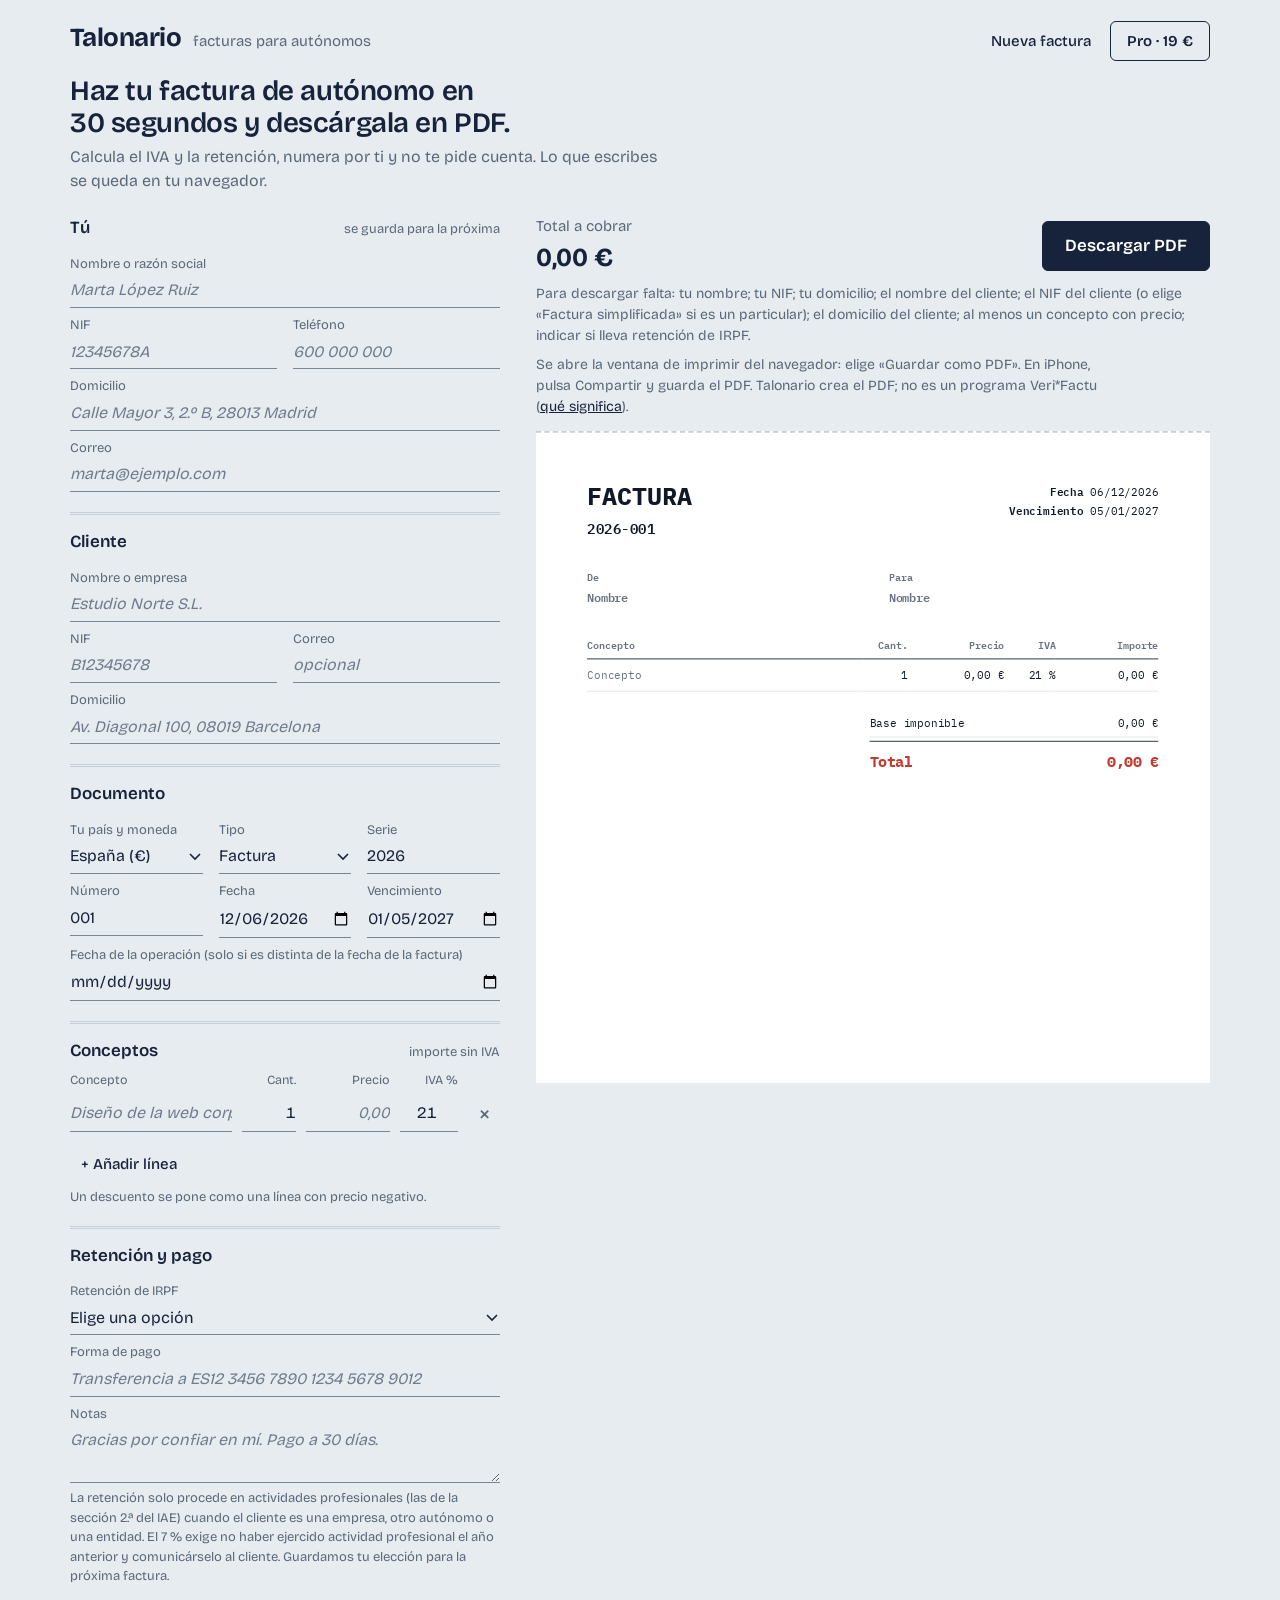
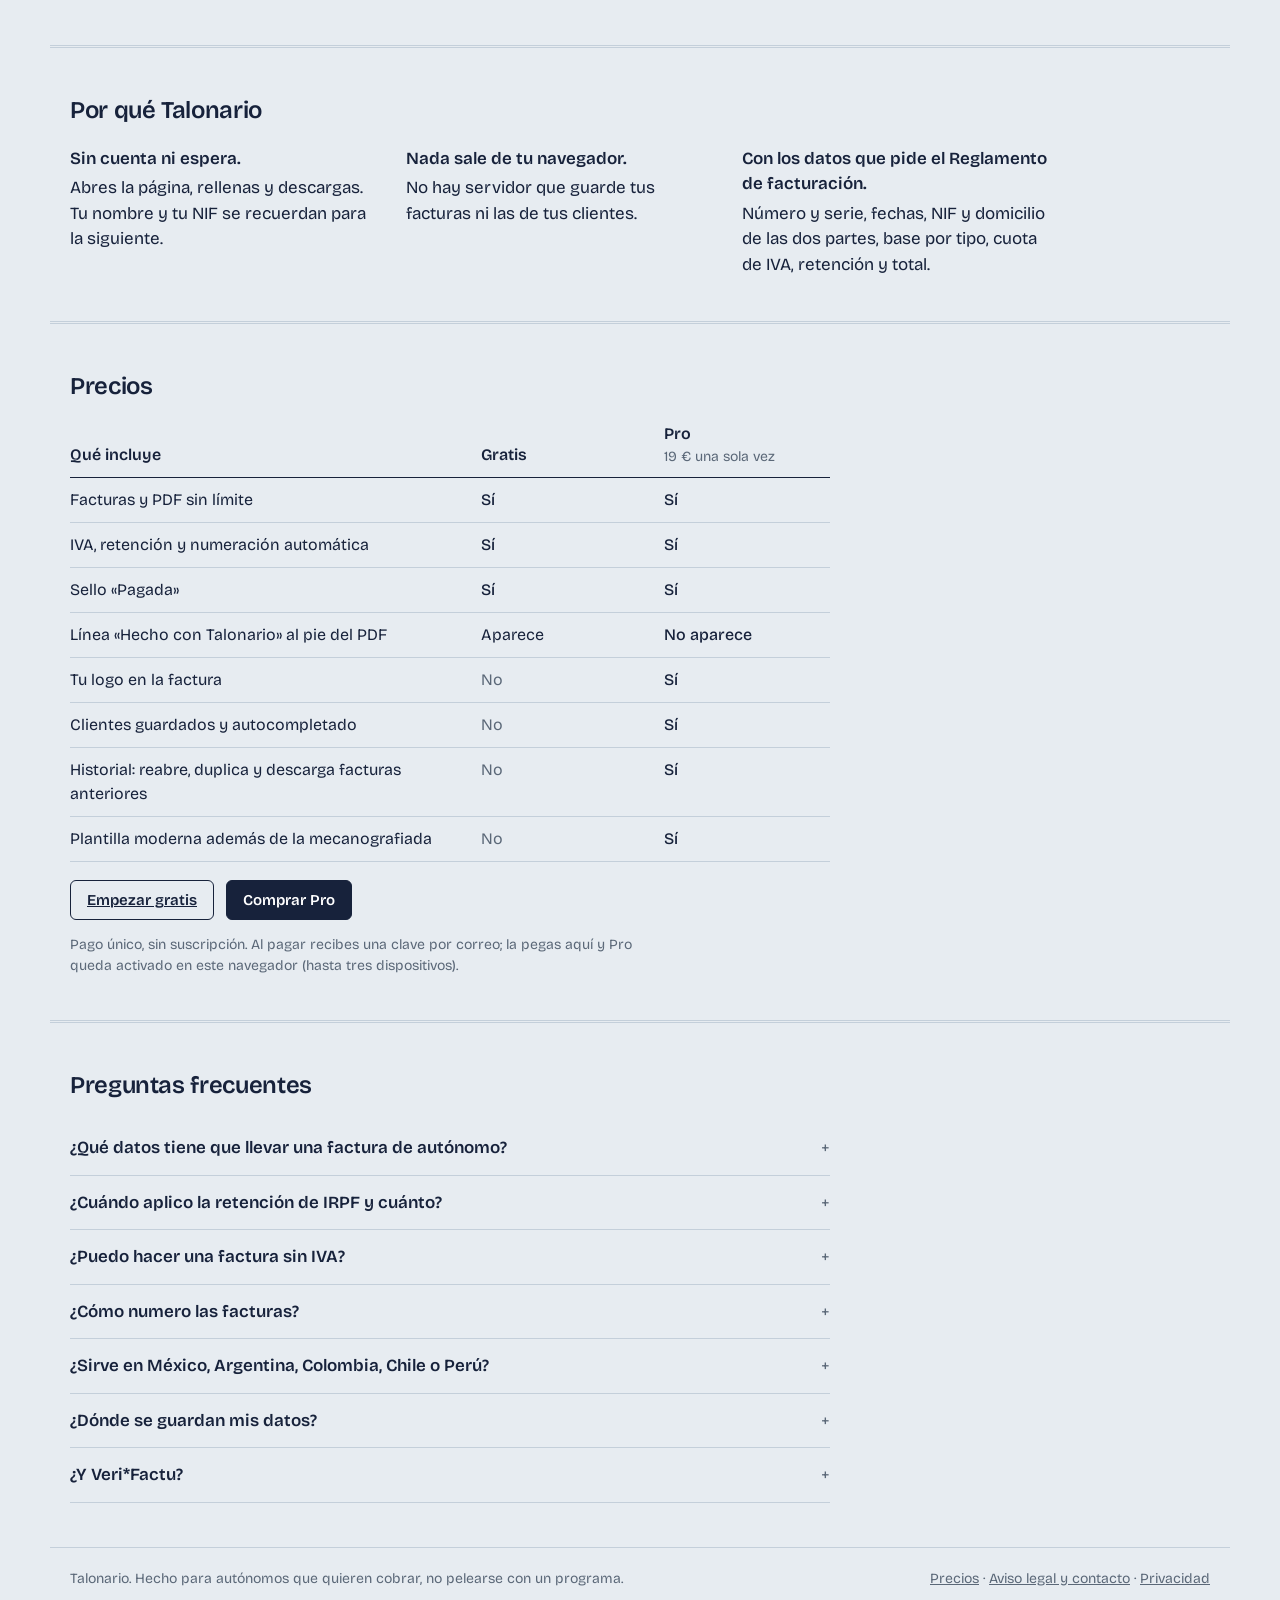
==== commit 4566adb1: "Talonario: auditoría aplicada (impresión, cálculo, legal, accesibilidad, SEO) Impresión: una sola pá" ====
--- a/talonario/index.html
+++ b/talonario/index.html
@@ -3,18 +3,28 @@
 <head>
 <meta charset="utf-8">
 <meta name="viewport" content="width=device-width, initial-scale=1">
-<title>Talonario: haz tu factura de autónomo en 30 segundos y descárgala en PDF</title>
-<meta name="description" content="Generador de facturas para autónomos. Rellenas los datos, calcula IVA e IRPF y descargas el PDF al momento. Sin registro, tus datos se quedan en tu navegador.">
+<title>Facturas para autónomos en 30 segundos, gratis · Talonario</title>
+<meta name="description" content="Haz tu factura de autónomo con IVA y retención de IRPF y descárgala en PDF al momento. Sin registro: tus datos se quedan en tu navegador.">
+<link rel="canonical" href="https://talonario.app/">
+<meta property="og:type" content="website">
+<meta property="og:url" content="https://talonario.app/">
 <meta property="og:title" content="Talonario: facturas para autónomos en 30 segundos">
-<meta property="og:description" content="IVA, IRPF y PDF al instante. Gratis y sin registro.">
+<meta property="og:description" content="IVA, retención y PDF al instante. Gratis y sin registro.">
+<meta property="og:image" content="https://talonario.app/og.png">
+<meta property="og:image:width" content="1200">
+<meta property="og:image:height" content="630">
+<meta name="twitter:card" content="summary_large_image">
 <link rel="icon" href="data:image/svg+xml,%3Csvg xmlns='http://www.w3.org/2000/svg' viewBox='0 0 32 32'%3E%3Crect x='2' y='2' width='28' height='28' rx='6' fill='none' stroke='%23C53A30' stroke-width='3'/%3E%3Cpath d='M9 11h14M16 11v12' stroke='%23C53A30' stroke-width='3.5' stroke-linecap='round'/%3E%3C/svg%3E">
 <link rel="stylesheet" href="fonts/fonts.css">
 <script type="application/ld+json">
 {"@context":"https://schema.org","@type":"FAQPage","mainEntity":[
-{"@type":"Question","name":"¿Qué datos tiene que llevar una factura de autónomo?","acceptedAnswer":{"@type":"Answer","text":"Número y serie, fecha de emisión, tu nombre, NIF y dirección, los del cliente, la descripción de cada concepto, la base imponible, el tipo y la cuota de IVA, la retención de IRPF si procede y el importe total."}},
-{"@type":"Question","name":"¿Cuándo aplico la retención de IRPF y cuánto?","acceptedAnswer":{"@type":"Answer","text":"Solo cuando tu cliente es una empresa o un profesional en España. El tipo general es el 15 %; durante el año en que te das de alta y los dos siguientes puedes aplicar el 7 %. A particulares no se les retiene."}},
-{"@type":"Question","name":"¿Puedo hacer una factura sin IVA?","acceptedAnswer":{"@type":"Answer","text":"Sí, si tu actividad está exenta o la operación no está sujeta. La factura tiene que indicar el motivo, por ejemplo «Operación exenta de IVA conforme al artículo 20 de la Ley 37/1992»."}},
-{"@type":"Question","name":"¿Dónde se guardan mis datos?","acceptedAnswer":{"@type":"Answer","text":"Solo en tu navegador. Talonario no tiene servidor ni cuentas: nada de lo que escribes se envía a ningún sitio."}}
+{"@type":"Question","name":"¿Qué datos tiene que llevar una factura de autónomo?","acceptedAnswer":{"@type":"Answer","text":"Número y serie, fecha de expedición (y la de la operación si es distinta), tu nombre, NIF y domicilio, los mismos datos del cliente, la descripción de cada concepto, la base imponible, el tipo y la cuota de IVA, la retención de IRPF si procede y el importe total. Talonario los coloca todos."}},
+{"@type":"Question","name":"¿Cuándo aplico la retención de IRPF y cuánto?","acceptedAnswer":{"@type":"Answer","text":"Solo si tu actividad es profesional (no empresarial) y tu cliente es una empresa, otro autónomo o una entidad: el tipo general es el 15 %. Puedes aplicar el 7 % durante el año en que empiezas y los dos siguientes, siempre que no hayas ejercido actividad profesional el año anterior y se lo comuniques a tu cliente. A particulares no se les retiene."}},
+{"@type":"Question","name":"¿Puedo hacer una factura sin IVA?","acceptedAnswer":{"@type":"Answer","text":"Sí, cuando tu actividad está exenta (por ejemplo, formación o determinados servicios sanitarios), cuando la operación no está sujeta o cuando el cliente es una empresa de otro país de la UE (inversión del sujeto pasivo). Pon 0 en el IVA de la línea y elige el motivo: la factura tiene que indicarlo."}},
+{"@type":"Question","name":"¿Cómo numero las facturas?","acceptedAnswer":{"@type":"Answer","text":"De forma correlativa y sin saltos dentro de cada serie. Lo habitual es una serie por año: 2026-001, 2026-002… Talonario recuerda el último número descargado y propone el siguiente; si cancelas una descarga, corrige el número a mano."}},
+{"@type":"Question","name":"¿Sirve en México, Argentina, Colombia, Chile o Perú?","acceptedAnswer":{"@type":"Answer","text":"En esos países la factura fiscal es electrónica y se emite a través de la autoridad tributaria (SAT, ARCA/AFIP, DIAN, SII o SUNAT). Talonario genera recibos, cuentas de cobro y presupuestos en PDF con tu moneda e impuestos, útiles para cobrar a clientes, pero no sustituye a la factura electrónica oficial."}},
+{"@type":"Question","name":"¿Dónde se guardan mis datos?","acceptedAnswer":{"@type":"Answer","text":"Solo en tu navegador, en este dispositivo. Talonario no tiene servidor ni cuentas: nada de lo que escribes se envía a ningún sitio. Si borras los datos del navegador, se borran también; descarga tus PDF."}},
+{"@type":"Question","name":"¿Y Veri*Factu?","acceptedAnswer":{"@type":"Answer","text":"Veri*Factu es el sistema de la Agencia Tributaria para que los programas de facturación registren cada factura. Su entrada en vigor se ha aplazado varias veces; la última previsión es 2027 (primero sociedades, después autónomos). Talonario crea el PDF y no envía nada a Hacienda. Comprueba la fecha vigente en la web de la Agencia Tributaria y, cuando sea obligatorio, emite las facturas con un programa adaptado."}}
 ]}
 </script>
 <style>
@@ -24,8 +34,11 @@
   --hoja: #FFFFFF;
   --tinta: #17223B;
   --sello: #C53A30;
+  --rojo-texto: #B3261E;
   --raya: #C4CFDA;
+  --raya-campo: #7A8696;
   --lapiz: #5B6878;
+  --placeholder: #707C8C;
   --raya-suave: #DCE3EA;
   --ui: "Bricolage Grotesque", "Helvetica Neue", Arial, sans-serif;
   --doc: "IBM Plex Mono", "Courier New", monospace;
@@ -57,6 +70,7 @@
 .marca strong { font-size: 26px; font-weight: 700; letter-spacing: -.02em; }
 .marca span { color: var(--lapiz); font-size: 15px; }
 .cab-acciones { display: flex; gap: 8px; align-items: center; }
+.insignia { font-size: 13px; font-weight: 600; padding: 4px 9px; border-radius: 999px; background: rgba(23, 34, 59, .1); }
 
 /* botones */
 .btn {
@@ -68,12 +82,10 @@
 .btn:hover { background: rgba(23, 34, 59, .06); }
 .btn-tinta { background: var(--tinta); color: var(--hoja); }
 .btn-tinta:hover { background: #22304f; }
-.btn-sello { background: var(--sello); border-color: var(--sello); color: #fff; }
-.btn-sello:hover { background: #ad2f27; }
 .btn-plano { border-color: transparent; padding-inline: 10px; font-weight: 500; }
 .btn-plano:hover { background: rgba(23, 34, 59, .06); }
 .btn-grande { padding: 14px 22px; font-size: 17px; }
-.btn[disabled] { opacity: .45; cursor: default; }
+.btn[disabled], .btn[aria-disabled="true"] { opacity: .45; cursor: default; }
 
 /* ---------- aplicación ---------- */
 .app { max-width: var(--ancho); margin: 0 auto; padding: 8px 20px 40px; }
@@ -83,7 +95,6 @@
 .panel { display: grid; grid-template-columns: minmax(320px, 430px) minmax(0, 1fr); gap: 36px; align-items: start; }
 
 /* --- formulario: la matriz del talonario --- */
-.matriz { }
 .grp { padding: 14px 0 18px; border-top: 3px double var(--raya); }
 .grp:first-child { border-top: 0; padding-top: 0; }
 .grp-cab { display: flex; align-items: baseline; justify-content: space-between; gap: 12px; margin: 0 0 8px; }
@@ -95,43 +106,43 @@
 .campo-ancho { grid-column: 1 / -1; }
 .campo label { font-size: 13px; color: var(--lapiz); margin-bottom: 1px; }
 .campo input, .campo select, .campo textarea {
-  width: 100%; border: 0; border-bottom: 1.5px solid var(--raya); background: transparent;
+  width: 100%; border: 0; border-bottom: 1.5px solid var(--raya-campo); background: transparent;
   padding: 5px 0 6px; border-radius: 0; font-size: 16px; line-height: 1.3; min-width: 0;
   transition: border-color 150ms ease;
 }
 .campo textarea { resize: vertical; min-height: 58px; }
-.campo input:focus-visible, .campo select:focus-visible, .campo textarea:focus-visible { outline: 0; border-bottom-color: var(--tinta); border-bottom-width: 2px; padding-bottom: 5.5px; }
-.campo input::placeholder, .campo textarea::placeholder { color: #9AA6B4; }
+.campo input:focus-visible, .campo select:focus-visible, .campo textarea:focus-visible { outline: 2px solid var(--tinta); outline-offset: 3px; border-bottom-color: var(--tinta); }
+.campo input[aria-invalid="true"], .linea input[aria-invalid="true"] { border-bottom-color: var(--sello); border-bottom-width: 2px; }
+.campo input::placeholder, .campo textarea::placeholder, .linea input::placeholder { color: var(--placeholder); font-style: italic; }
 .campo select { appearance: none; -webkit-appearance: none; background: transparent url("data:image/svg+xml,%3Csvg xmlns='http://www.w3.org/2000/svg' width='12' height='8'%3E%3Cpath d='M1 1l5 5 5-5' fill='none' stroke='%2317223B' stroke-width='1.6'/%3E%3C/svg%3E") no-repeat right 2px center; padding-right: 22px; }
-.campo input[type="number"] { -moz-appearance: textfield; }
-.campo input[type="number"]::-webkit-inner-spin-button { -webkit-appearance: none; }
+.campo input[type="date"] { min-height: 34px; }
 .pista { font-size: 13px; color: var(--lapiz); margin: 4px 0 0; }
 .pista a { color: var(--tinta); }
 
 /* líneas de concepto */
 .lineas { display: grid; gap: 2px; margin-bottom: 8px; }
-.linea { display: grid; grid-template-columns: minmax(0, 1fr) 54px 84px 58px 28px; gap: 10px; align-items: end; }
+.linea { display: grid; grid-template-columns: minmax(0, 1fr) 54px 84px 58px 32px; gap: 10px; align-items: end; }
 .linea-cab { font-size: 12.5px; color: var(--lapiz); padding-bottom: 2px; }
 .linea-cab > span:nth-child(n+2) { text-align: right; }
+.celda { display: block; min-width: 0; }
+.celda > span { position: absolute; width: 1px; height: 1px; overflow: hidden; clip: rect(0 0 0 0); white-space: nowrap; }
 .linea input {
-  width: 100%; border: 0; border-bottom: 1.5px solid var(--raya); background: transparent; padding: 7px 0 6px; font-size: 16px; min-width: 0; border-radius: 0;
-}
-.linea input:focus-visible { outline: 0; border-bottom-color: var(--tinta); border-bottom-width: 2px; padding-bottom: 5.5px; }
+  width: 100%; border: 0; border-bottom: 1.5px solid var(--raya-campo); background: transparent; padding: 7px 0 6px; font-size: 16px; min-width: 0; border-radius: 0;
+}
+.linea input:focus-visible { outline: 2px solid var(--tinta); outline-offset: 3px; border-bottom-color: var(--tinta); }
 .linea input.num { text-align: right; font-variant-numeric: tabular-nums; }
 .linea .quitar {
-  width: 28px; height: 32px; border: 0; background: transparent; color: var(--lapiz); border-radius: 4px; font-size: 20px; line-height: 1;
+  width: 32px; height: 36px; border: 0; background: transparent; color: var(--lapiz); border-radius: 4px; font-size: 22px; line-height: 1; align-self: end;
 }
 .linea .quitar:hover { color: var(--sello); background: rgba(197, 58, 48, .08); }
 .linea.nueva { animation: entra 180ms var(--ease-out) both; }
 @keyframes entra { from { opacity: 0; transform: translateY(-4px); } }
-.linea-importe { font-size: 13px; color: var(--lapiz); text-align: right; font-variant-numeric: tabular-nums; grid-column: 1 / -1; margin-top: -2px; padding-right: 38px; }
 .btn-linea { margin-top: 4px; }
 
-/* resumen bajo el formulario (móvil) */
 .acciones-form { display: none; }
 
 /* --- la hoja --- */
-.hoja-col { position: sticky; top: 16px; }
+.hoja-col { position: sticky; top: 16px; max-height: calc(100vh - 32px); overflow: auto; padding: 0 4px 4px; margin: 0 -4px; }
 .hoja-marco { width: 100%; overflow: hidden; }
 .hoja-escala { transform-origin: top left; }
 .hoja {
@@ -142,61 +153,68 @@
 }
 .hoja.moderna { font-family: var(--doc-sans); font-size: 10.5pt; }
 .hoja-cab { display: flex; justify-content: space-between; align-items: flex-start; gap: 10mm; margin-bottom: 10mm; }
-.hoja-titulo { font-size: 22pt; font-weight: 700; letter-spacing: .02em; line-height: 1; margin: 0 0 3mm; }
+.hoja-titulo { font-size: 22pt; font-weight: 700; letter-spacing: .02em; line-height: 1; margin: 0 0 3mm; text-transform: uppercase; }
 .hoja-num { font-size: 12pt; font-weight: 600; }
-.hoja-fechas { text-align: right; font-size: 9.5pt; }
+.hoja-fechas { text-align: right; font-size: 9.5pt; flex: none; }
 .hoja-fechas div + div { margin-top: 1mm; }
 .hoja-fechas b { font-weight: 600; }
 .hoja-logo { max-width: 48mm; max-height: 22mm; object-fit: contain; display: block; margin-bottom: 4mm; }
-.hoja-partes { display: grid; grid-template-columns: 1fr 1fr; gap: 10mm; margin-bottom: 10mm; font-size: 9.5pt; }
-.hoja-partes h3 { font-size: 8.5pt; font-weight: 600; color: #6B7280; margin: 0 0 1.5mm; }
-.hoja-partes p { margin: 0; white-space: pre-line; }
+.hoja-partes { display: grid; grid-template-columns: minmax(0, 1fr) minmax(0, 1fr); gap: 10mm; margin-bottom: 10mm; font-size: 9.5pt; }
+.hoja .etq { font-size: 8.5pt; font-weight: 600; color: #6B7280; margin: 0 0 1.5mm; }
+.hoja-partes p { margin: 0; white-space: pre-line; overflow-wrap: anywhere; }
 .hoja-partes .nombre { font-weight: 600; font-size: 10.5pt; }
-.hoja table { width: 100%; border-collapse: collapse; font-size: 9.5pt; }
-.hoja th { text-align: left; font-weight: 600; font-size: 8.5pt; color: #6B7280; padding: 0 0 2mm; border-bottom: 1.5px solid #111827; }
-.hoja td { padding: 2.4mm 0; border-bottom: 1px solid var(--raya-suave); vertical-align: top; }
-.hoja th.n, .hoja td.n { text-align: right; white-space: nowrap; font-variant-numeric: tabular-nums; }
-.hoja td.concepto { padding-right: 4mm; white-space: pre-line; }
-.hoja .vacio { color: #9AA6B4; }
-.totales { margin: 6mm 0 0 auto; width: 84mm; font-size: 9.5pt; }
+.hoja table.items { width: 100%; border-collapse: collapse; font-size: 9.5pt; table-layout: fixed; }
+.hoja table.items th { text-align: left; font-weight: 600; font-size: 8.5pt; color: #6B7280; padding: 0 0 2mm; border-bottom: 1.5px solid #111827; }
+.hoja table.items td { padding: 2.4mm 0; border-bottom: 1px solid var(--raya-suave); vertical-align: top; }
+.hoja table.items th.n, .hoja table.items td.n { text-align: right; white-space: nowrap; font-variant-numeric: tabular-nums; padding-left: 3mm; }
+.hoja table.items col.c-cant { width: 14mm; } .hoja table.items col.c-precio { width: 30mm; } .hoja table.items col.c-iva { width: 16mm; } .hoja table.items col.c-imp { width: 32mm; }
+.hoja td.concepto { padding-right: 3mm; white-space: pre-line; overflow-wrap: anywhere; }
+.hoja .vacio { color: #6B7280; }
+.totales { margin: 6mm 0 0 auto; width: 90mm; font-size: 9.5pt; }
 .totales div { display: flex; justify-content: space-between; gap: 6mm; padding: 1.6mm 0; border-bottom: 1px solid var(--raya-suave); font-variant-numeric: tabular-nums; }
 .totales .total { border-bottom: 0; border-top: 1.5px solid #111827; margin-top: 1mm; padding-top: 3mm; font-weight: 700; font-size: 13pt; color: var(--sello); }
-.hoja-pie { margin-top: 12mm; font-size: 9pt; display: grid; gap: 4mm; }
-.hoja-pie h3 { font-size: 8.5pt; font-weight: 600; color: #6B7280; margin: 0 0 1mm; }
-.hoja-pie p { margin: 0; white-space: pre-line; }
-.hoja-credito { position: absolute; left: 16mm; bottom: 8mm; font-size: 8pt; color: #9AA6B4; }
+.hoja-pie { margin-top: 10mm; font-size: 9pt; display: grid; gap: 4mm; }
+.hoja-pie p { margin: 0; white-space: pre-line; overflow-wrap: anywhere; }
+.hoja-credito { position: absolute; left: 16mm; bottom: 8mm; font-size: 8pt; color: #6B7280; }
 .hoja-credito a { color: inherit; text-decoration: none; }
 
-/* el sello */
+/* el sello: en el flujo del documento, a la derecha de los totales */
+.sello-fila { display: flex; justify-content: flex-end; margin: 2mm 6mm 0 0; min-height: 18mm; }
 .sello {
-  position: absolute; right: 18mm; bottom: 34mm; transform: rotate(-8deg);
-  color: var(--sello); border: 2.2px solid currentColor; border-radius: 3mm; padding: 2.5mm 5mm;
-  font-family: var(--doc); font-weight: 700; font-size: 20pt; letter-spacing: .1em; line-height: 1;
-  box-shadow: inset 0 0 0 1.2px #fff, inset 0 0 0 2px currentColor; opacity: .88;
-  mix-blend-mode: multiply;
+  display: inline-block; transform: rotate(-8deg); color: var(--sello); border: 2.2px solid currentColor; border-radius: 3mm; padding: 2.5mm 5mm;
+  font-family: var(--doc); font-weight: 700; font-size: 20pt; letter-spacing: .1em; line-height: 1; text-align: center;
+  box-shadow: inset 0 0 0 1.2px #fff, inset 0 0 0 2px currentColor; opacity: .88; mix-blend-mode: multiply;
 }
 .sello small { display: block; font-size: 8pt; letter-spacing: .04em; font-weight: 500; margin-top: 1.5mm; }
 .sello.golpe { animation: golpe 320ms var(--ease-stamp) both; }
 @keyframes golpe { from { opacity: 0; transform: rotate(-14deg) scale(1.6); } to { opacity: .88; transform: rotate(-8deg) scale(1); } }
 
-.hoja-acciones { display: flex; align-items: center; justify-content: space-between; gap: 14px; margin-top: 16px; flex-wrap: wrap; }
+.hoja-acciones { display: flex; align-items: center; justify-content: space-between; gap: 14px; margin: 0 0 6px; flex-wrap: wrap; }
 .total-vivo { font-size: 15px; color: var(--lapiz); }
 .total-vivo b { display: block; font-size: 26px; font-weight: 700; color: var(--tinta); letter-spacing: -.01em; font-variant-numeric: tabular-nums; }
-.aviso { color: var(--lapiz); font-size: 14px; margin: 10px 0 0; min-height: 1.2em; }
-.aviso.rojo { color: var(--sello); }
-.pista-pdf { color: var(--lapiz); font-size: 14px; margin: 8px 0 0; }
+.aviso { color: var(--lapiz); font-size: 14px; margin: 0 0 8px; min-height: 1.2em; }
+.aviso.rojo { color: var(--rojo-texto); }
+.pista-pdf { color: var(--lapiz); font-size: 14px; margin: 0 0 14px; max-width: 64ch; }
+.pista-pdf a { color: var(--tinta); }
 .hoja-opciones { display: flex; gap: 16px; flex-wrap: wrap; margin-top: 12px; font-size: 14px; color: var(--lapiz); align-items: center; }
 .hoja-opciones label { display: inline-flex; align-items: center; gap: 7px; cursor: pointer; }
-.hoja-opciones input[type="checkbox"] { width: 17px; height: 17px; accent-color: var(--tinta); margin: 0; }
-.hoja-opciones select { border: 0; border-bottom: 1.5px solid var(--raya); background: transparent; padding: 2px 0; }
+.hoja-opciones input[type="checkbox"] { width: 18px; height: 18px; accent-color: var(--tinta); margin: 0; }
+.hoja-opciones select, .hoja-opciones input[type="date"] { border: 0; border-bottom: 1.5px solid var(--raya-campo); background: transparent; padding: 2px 0; font-size: 16px; color: var(--tinta); }
+.btn-ampliar { display: none; }
 
 /* barra fija en móvil */
 .barra {
   display: none; position: fixed; left: 0; right: 0; bottom: 0; z-index: 20;
-  background: var(--hoja); border-top: 1.5px solid var(--raya); padding: 10px 16px calc(10px + env(safe-area-inset-bottom));
+  background: var(--hoja); border-top: 1.5px solid var(--raya); padding: 8px 16px calc(8px + env(safe-area-inset-bottom));
   align-items: center; justify-content: space-between; gap: 12px;
 }
 .barra .total-vivo b { font-size: 20px; }
+.barra .aviso { flex-basis: 100%; margin: 0; font-size: 13px; }
+.barra .aviso:empty { display: none; }
+
+/* toast */
+.toast { position: fixed; left: 50%; bottom: 100px; transform: translateX(-50%); background: var(--tinta); color: #fff; padding: 10px 16px; border-radius: 8px; font-size: 14px; max-width: 90vw; z-index: 40; opacity: 0; transition: opacity 180ms ease; pointer-events: none; }
+.toast.on { opacity: 1; }
 
 /* ---------- secciones de abajo ---------- */
 .seccion { max-width: var(--ancho); margin: 0 auto; padding: 44px 20px; border-top: 3px double var(--raya); }
@@ -212,7 +230,7 @@
 .precios th:nth-child(n+2), .precios td:nth-child(n+2) { width: 24%; padding-left: 16px; }
 .precios td.no { color: var(--lapiz); }
 .precios td.si { font-weight: 500; }
-.precios tfoot td { border-bottom: 0; padding-top: 18px; }
+.precios-acciones { display: flex; gap: 12px; flex-wrap: wrap; margin-top: 18px; }
 .precios .nota { color: var(--lapiz); font-size: 14px; margin: 14px 0 0; max-width: 66ch; }
 
 .faq-lista { max-width: 760px; }
@@ -230,12 +248,14 @@
 /* ---------- diálogos ---------- */
 dialog { border: 0; border-radius: 10px; padding: 0; background: var(--hoja); color: var(--tinta); width: min(92vw, 520px); box-shadow: 0 30px 80px -30px rgba(23, 34, 59, .6); }
 dialog::backdrop { background: rgba(23, 34, 59, .45); }
+dialog.fallback[open] { position: fixed; top: 50%; left: 50%; transform: translate(-50%, -50%); z-index: 50; margin: 0; max-height: 90vh; overflow: auto; }
 .dlg { padding: 26px 26px 22px; }
 .dlg h2 { margin: 0 0 4px; font-size: 24px; font-weight: 600; letter-spacing: -.015em; }
 .dlg .precio { color: var(--lapiz); margin: 0 0 16px; font-size: 16px; }
 .dlg ul { margin: 0 0 20px; padding: 0 0 0 18px; }
 .dlg li { margin: 4px 0; }
 .dlg-acciones { display: flex; gap: 10px; flex-wrap: wrap; align-items: center; }
+.dlg-nota { color: var(--lapiz); font-size: 13px; margin: 10px 0 0; }
 .dlg-cerrar { position: absolute; top: 10px; right: 10px; width: 36px; height: 36px; border: 0; background: transparent; border-radius: 6px; font-size: 22px; color: var(--lapiz); }
 .dlg-cerrar:hover { background: rgba(23, 34, 59, .06); }
 .clave { margin-top: 20px; padding-top: 16px; border-top: 1px solid var(--raya); }
@@ -244,23 +264,31 @@
 .clave-fila .campo { flex: 1; }
 .estado { font-size: 14px; margin: 8px 0 0; min-height: 1.2em; }
 .estado.ok { color: #1B7F4E; }
-.estado.mal { color: var(--sello); }
-
+.estado.mal { color: var(--rojo-texto); }
 .hist { display: grid; gap: 0; max-height: 50vh; overflow: auto; }
 .hist-fila { display: grid; grid-template-columns: 1fr auto; gap: 10px; align-items: center; padding: 10px 0; border-bottom: 1px solid var(--raya); }
 .hist-fila b { font-weight: 600; }
 .hist-fila small { display: block; color: var(--lapiz); }
 .hist-fila .ops { display: flex; gap: 4px; }
 .hist-vacio { color: var(--lapiz); padding: 14px 0; }
+#dlgVista { width: min(96vw, 230mm); }
+#dlgVista .dlg { padding: 44px 8px 8px; }
+.vista-scroll { overflow: auto; max-height: 80vh; -webkit-overflow-scrolling: touch; }
+.vista-scroll .hoja { box-shadow: none; }
 
 /* ---------- impresión ---------- */
 @media print {
   @page { size: A4; margin: 0; }
-  body { background: #fff; }
+  html, body { margin: 0 !important; padding: 0 !important; background: #fff; }
   body > :not(.solo-impresion) { display: none !important; }
   .solo-impresion { display: block !important; }
-  .hoja { box-shadow: none; border-top: 0; min-height: 297mm; width: 210mm; margin: 0; -webkit-print-color-adjust: exact; print-color-adjust: exact; }
-  .sello { -webkit-print-color-adjust: exact; print-color-adjust: exact; }
+  .hoja { box-shadow: none; border-top: 0; min-height: 0; width: 210mm; margin: 0; padding: 0 16mm; -webkit-print-color-adjust: exact; print-color-adjust: exact; }
+  .pg { width: 100%; border-collapse: collapse; }
+  .pg > thead > tr > td { height: 16mm; padding: 0; border: 0; }
+  .pg > tfoot > tr > td { height: 18mm; padding: 0 0 7mm; border: 0; vertical-align: bottom; }
+  .pg > tbody > tr > td { padding: 0; border: 0; vertical-align: top; }
+  .hoja-credito { position: static; }
+  .hoja table.items tr, .totales, .hoja-pie > div, .sello-fila { break-inside: avoid; page-break-inside: avoid; }
 }
 .solo-impresion { display: none; }
 
@@ -272,33 +300,37 @@
 /* ---------- responsive ---------- */
 @media (max-width: 1023px) {
   .panel { grid-template-columns: minmax(0, 1fr); gap: 28px; }
-  .hoja-col { position: static; }
+  .hoja-col { position: static; max-height: none; overflow: visible; padding: 0; margin: 0; }
   .hoja-acciones { display: none; }
-  .barra { display: flex; }
-  body { padding-bottom: 86px; }
+  .barra { display: flex; flex-wrap: wrap; }
+  body { padding-bottom: 96px; }
   .acciones-form { display: block; margin-top: 8px; }
   .porque { grid-template-columns: 1fr; gap: 18px; }
+  .btn-ampliar { display: inline-flex; }
 }
 @media (max-width: 560px) {
   .cab { padding-top: 14px; }
   .marca span { display: none; }
   .app-intro h1 { font-size: 24px; }
   .fila, .fila-3 { grid-template-columns: 1fr; }
-  .fila .campo-mitad { grid-column: auto; }
   .fila-2m { grid-template-columns: 1fr 1fr; }
-  .linea { grid-template-columns: minmax(0, 1fr) 40px 70px 46px 22px; gap: 6px; }
-  .linea input { font-size: 15px; }
-  .precios th:nth-child(n+2), .precios td:nth-child(n+2) { width: 21%; padding-left: 8px; }
-  .precios table { font-size: 14.5px; }
+  .linea { grid-template-columns: 1fr 1fr 1fr 32px; gap: 8px; align-items: end; }
+  .linea-cab { display: none; }
+  .c-desc { grid-column: 1 / -1; }
+  .celda > span { position: static; width: auto; height: auto; clip: auto; white-space: normal; display: block; font-size: 12px; color: var(--lapiz); }
+  .precios th:nth-child(n+2), .precios td:nth-child(n+2) { width: 22%; padding-left: 8px; }
+  .precios table { font-size: 15px; }
   .seccion { padding: 32px 20px; }
 }
+@media (max-width: 360px) { .precios table { font-size: 14px; } }
 </style>
 </head>
 <body>
 
 <header class="cab">
-  <a class="marca" href="#"><strong>Talonario</strong><span>facturas para autónomos</span></a>
+  <a class="marca" href="./"><strong>Talonario</strong><span>facturas para autónomos</span></a>
   <div class="cab-acciones">
+    <span class="insignia" id="proInsignia" hidden>Pro</span>
     <button type="button" class="btn btn-plano" id="btnHistorial" hidden>Mis facturas</button>
     <button type="button" class="btn btn-plano" id="btnNueva">Nueva factura</button>
     <button type="button" class="btn" id="btnPro">Pro · 19 €</button>
@@ -307,7 +339,7 @@
 
 <main class="app">
   <div class="app-intro">
-    <h1>Haz tu factura en 30 segundos y descárgala en PDF.</h1>
+    <h1>Haz tu factura de autónomo en 30 segundos y descárgala en PDF.</h1>
     <p>Calcula el IVA y la retención, numera por ti y no te pide cuenta. Lo que escribes se queda en tu navegador.</p>
   </div>
 
@@ -318,11 +350,11 @@
       <section class="grp">
         <div class="grp-cab"><h2>Tú</h2><small>se guarda para la próxima</small></div>
         <div class="fila">
-          <div class="campo campo-ancho"><label for="iNombre">Nombre o razón social</label><input id="iNombre" data-k="issuer.name" placeholder="Marta López Ruiz"></div>
-          <div class="campo"><label for="iNif">NIF</label><input id="iNif" data-k="issuer.nif" placeholder="12345678A" autocapitalize="characters"></div>
-          <div class="campo"><label for="iTel">Teléfono</label><input id="iTel" data-k="issuer.phone" type="tel" placeholder="600 000 000"></div>
-          <div class="campo campo-ancho"><label for="iDir">Dirección</label><input id="iDir" data-k="issuer.addr" placeholder="Calle Mayor 3, 2.º B, 28013 Madrid"></div>
-          <div class="campo campo-ancho"><label for="iEmail">Correo</label><input id="iEmail" data-k="issuer.email" type="email" placeholder="marta@ejemplo.com"></div>
+          <div class="campo campo-ancho"><label for="iNombre">Nombre o razón social</label><input id="iNombre" data-k="issuer.name" name="name" autocomplete="name" placeholder="Marta López Ruiz"></div>
+          <div class="campo"><label for="iNif" id="iNifLabel">NIF</label><input id="iNif" data-k="issuer.nif" autocomplete="off" placeholder="12345678A" autocapitalize="characters"></div>
+          <div class="campo"><label for="iTel">Teléfono</label><input id="iTel" data-k="issuer.phone" type="tel" name="tel" autocomplete="tel" placeholder="600 000 000"></div>
+          <div class="campo campo-ancho"><label for="iDir">Domicilio</label><input id="iDir" data-k="issuer.addr" name="street-address" autocomplete="street-address" placeholder="Calle Mayor 3, 2.º B, 28013 Madrid"></div>
+          <div class="campo campo-ancho"><label for="iEmail">Correo</label><input id="iEmail" data-k="issuer.email" type="email" name="email" autocomplete="email" placeholder="marta@ejemplo.com"></div>
           <div class="campo campo-ancho" id="campoLogo" hidden>
             <label for="iLogo">Tu logo</label>
             <div class="clave-fila"><input id="iLogo" type="file" accept="image/*"><button type="button" class="btn btn-plano" id="btnQuitarLogo" hidden>Quitar</button></div>
@@ -333,87 +365,104 @@
       <section class="grp">
         <div class="grp-cab"><h2>Cliente</h2><small id="clientesPista"></small></div>
         <div class="fila">
-          <div class="campo campo-ancho"><label for="cNombre">Nombre o empresa</label><input id="cNombre" data-k="client.name" list="listaClientes" placeholder="Estudio Norte S.L."><datalist id="listaClientes"></datalist></div>
-          <div class="campo"><label for="cNif">NIF</label><input id="cNif" data-k="client.nif" placeholder="B12345678" autocapitalize="characters"></div>
-          <div class="campo"><label for="cEmail">Correo</label><input id="cEmail" data-k="client.email" type="email" placeholder="opcional"></div>
-          <div class="campo campo-ancho"><label for="cDir">Dirección</label><input id="cDir" data-k="client.addr" placeholder="Av. Diagonal 100, 08019 Barcelona"></div>
+          <div class="campo campo-ancho"><label for="cNombre">Nombre o empresa</label><input id="cNombre" data-k="client.name" list="listaClientes" autocomplete="off" placeholder="Estudio Norte S.L."><datalist id="listaClientes"></datalist></div>
+          <div class="campo"><label for="cNif" id="cNifLabel">NIF</label><input id="cNif" data-k="client.nif" autocomplete="off" placeholder="B12345678" autocapitalize="characters"></div>
+          <div class="campo"><label for="cEmail">Correo</label><input id="cEmail" data-k="client.email" type="email" autocomplete="off" placeholder="opcional"></div>
+          <div class="campo campo-ancho"><label for="cDir">Domicilio</label><input id="cDir" data-k="client.addr" autocomplete="off" placeholder="Av. Diagonal 100, 08019 Barcelona"></div>
         </div>
       </section>
 
       <section class="grp">
-        <div class="grp-cab"><h2>Factura</h2></div>
+        <div class="grp-cab"><h2>Documento</h2></div>
         <div class="fila fila-3 fila-2m">
-          <div class="campo"><label for="fSerie">Serie</label><input id="fSerie" data-k="serie" placeholder="2026"></div>
-          <div class="campo"><label for="fNum">Número</label><input id="fNum" data-k="number" inputmode="numeric" placeholder="001"></div>
-          <div class="campo"><label for="fPais">País y moneda</label>
-            <select id="fPais" data-k="preset"></select></div>
+          <div class="campo"><label for="fPais">Tu país y moneda</label><select id="fPais" data-k="preset"></select></div>
+          <div class="campo"><label for="fTipo">Tipo</label><select id="fTipo" data-k="docType"></select></div>
+          <div class="campo"><label for="fSerie">Serie</label><input id="fSerie" data-k="serie" autocomplete="off" placeholder="2026"></div>
+          <div class="campo"><label for="fNum">Número</label><input id="fNum" data-k="number" inputmode="numeric" autocomplete="off" placeholder="001"></div>
           <div class="campo"><label for="fFecha">Fecha</label><input id="fFecha" data-k="date" type="date"></div>
-          <div class="campo"><label for="fVence">Vencimiento</label><input id="fVence" data-k="due" type="date"></div>
+          <div class="campo"><label for="fVence" id="fVenceLabel">Vencimiento</label><input id="fVence" data-k="due" type="date"></div>
+          <div class="campo campo-ancho"><label for="fOper">Fecha de la operación (solo si es distinta de la fecha de la factura)</label><input id="fOper" data-k="opDate" type="date"></div>
         </div>
+        <p class="pista" id="pistaPais" hidden></p>
       </section>
 
       <section class="grp">
         <div class="grp-cab"><h2>Conceptos</h2><small id="taxNombreCab"></small></div>
         <div class="lineas" id="lineas"></div>
         <button type="button" class="btn btn-plano btn-linea" id="btnLinea">+ Añadir línea</button>
+        <p class="pista">Un descuento se pone como una línea con precio negativo.</p>
       </section>
 
       <section class="grp">
         <div class="grp-cab"><h2>Retención y pago</h2></div>
         <div class="fila">
-          <div class="campo"><label for="fRet" id="fRetLabel">Retención IRPF (%)</label><input id="fRet" data-k="ret" type="number" step="0.5" min="0" max="100" inputmode="decimal" list="retLista"><datalist id="retLista"><option value="0"><option value="7"><option value="15"></datalist></div>
+          <div class="campo campo-ancho" id="campoRetSel">
+            <label for="fRetSel">Retención de IRPF</label>
+            <select id="fRetSel">
+              <option value="">Elige una opción</option>
+              <option value="0">No lleva: cliente particular o actividad empresarial</option>
+              <option value="15">15 %: actividad profesional, cliente empresa o profesional</option>
+              <option value="7">7 %: nuevo autónomo, año de alta y los dos siguientes</option>
+              <option value="otra">Otro porcentaje</option>
+            </select>
+          </div>
+          <div class="campo" id="campoRet"><label for="fRet" id="fRetLabel">Retención (%)</label><input id="fRet" data-k="ret" inputmode="decimal" autocomplete="off" placeholder="0"></div>
           <div class="campo campo-ancho" id="campoExento" hidden>
             <label for="fExento">Motivo del 0 % de IVA</label>
             <select id="fExento" data-k="exemptReason">
+              <option value="">Elige el motivo</option>
               <option value="Operación exenta de IVA conforme al artículo 20 de la Ley 37/1992.">Exenta (art. 20 LIVA)</option>
+              <option value="Operación no sujeta a IVA por reglas de localización (artículos 69 y 70 de la Ley 37/1992).">No sujeta: cliente fuera de España (arts. 69-70 LIVA)</option>
               <option value="Operación no sujeta a IVA conforme al artículo 7 de la Ley 37/1992.">No sujeta (art. 7 LIVA)</option>
-              <option value="Inversión del sujeto pasivo conforme al artículo 84 de la Ley 37/1992.">Inversión del sujeto pasivo (art. 84 LIVA)</option>
-              <option value="">Sin mención</option>
+              <option value="Inversión del sujeto pasivo conforme al artículo 84.Uno.2.º de la Ley 37/1992.">Inversión del sujeto pasivo: empresa de otro país de la UE</option>
+              <option value="-">Sin mención (lo explico en las notas)</option>
             </select>
           </div>
-          <div class="campo campo-ancho"><label for="fPago">Forma de pago</label><input id="fPago" data-k="payment" placeholder="Transferencia a ES12 3456 7890 1234 5678 9012"></div>
+          <div class="campo campo-ancho"><label for="fPago">Forma de pago</label><input id="fPago" data-k="payment" autocomplete="off" placeholder="Transferencia a ES12 3456 7890 1234 5678 9012"></div>
           <div class="campo campo-ancho"><label for="fNotas">Notas</label><textarea id="fNotas" data-k="notes" rows="2" placeholder="Gracias por confiar en mí. Pago a 30 días."></textarea></div>
         </div>
-        <p class="pista" id="pistaRet">Solo si tu cliente es una empresa o un profesional en España: 15 % en general, 7 % en el año de alta y los dos siguientes. A particulares no se les retiene.</p>
+        <p class="pista" id="pistaRet">La retención solo procede en actividades profesionales (las de la sección 2.ª del IAE) cuando el cliente es una empresa, otro autónomo o una entidad. El 7 % exige no haber ejercido actividad profesional el año anterior y comunicárselo al cliente. Guardamos tu elección para la próxima factura.</p>
       </section>
 
-      <div class="acciones-form">
-        <p class="aviso" id="avisoMovil"></p>
-      </div>
+      <div class="acciones-form"></div>
     </form>
 
     <!-- ======== hoja ======== -->
     <div class="hoja-col">
+      <div class="hoja-acciones">
+        <div class="total-vivo" aria-live="polite">Total a cobrar <b id="totalVivo">0,00 €</b></div>
+        <button type="button" class="btn btn-tinta btn-grande" id="btnPdf">Descargar PDF</button>
+      </div>
+      <p class="aviso" id="aviso" role="status"></p>
+      <p class="pista-pdf">Se abre la ventana de imprimir del navegador: elige «Guardar como PDF». En iPhone, pulsa Compartir y guarda el PDF.<span id="pistaVerifactu" hidden> Talonario crea el PDF; no es un programa Veri*Factu (<a href="#faq-verifactu">qué significa</a>).</span></p>
       <div class="hoja-marco" id="marco">
         <div class="hoja-escala" id="escala">
           <article class="hoja" id="hoja" aria-label="Vista previa de la factura"></article>
         </div>
       </div>
       <div class="hoja-opciones">
-        <label><input type="checkbox" id="chkPagada"> Marcar como pagada</label>
+        <label id="optPagada"><input type="checkbox" id="chkPagada"> Marcar como pagada</label>
+        <label id="optFechaPago" hidden>Fecha de pago <input type="date" id="fPagoFecha" data-k="paidDate"></label>
         <label id="optPlantilla" hidden>Plantilla <select id="selPlantilla"><option value="maquina">Mecanografiada</option><option value="moderna">Moderna</option></select></label>
+        <button type="button" class="btn btn-plano btn-ampliar" id="btnAmpliar">Ver a tamaño real</button>
       </div>
-      <div class="hoja-acciones">
-        <div class="total-vivo">Total a cobrar <b id="totalVivo">0,00 €</b></div>
-        <button type="button" class="btn btn-tinta btn-grande" id="btnPdf">Descargar PDF</button>
-      </div>
-      <p class="aviso" id="aviso"></p>
-      <p class="pista-pdf" id="pistaPdf" hidden>En la ventana que se abre, elige «Guardar como PDF» como destino o impresora.</p>
     </div>
   </div>
 </main>
 
 <div class="barra">
-  <div class="total-vivo">Total a cobrar <b id="totalVivoMovil">0,00 €</b></div>
+  <div class="total-vivo" aria-live="polite">Total a cobrar <b id="totalVivoMovil">0,00 €</b></div>
   <button type="button" class="btn btn-tinta" id="btnPdfMovil">Descargar PDF</button>
+  <p class="aviso" id="avisoMovil" role="status"></p>
 </div>
+<div class="toast" id="toast" role="status" aria-live="polite"></div>
 
 <section class="seccion">
   <h2>Por qué Talonario</h2>
   <div class="porque">
     <p><b>Sin cuenta ni espera.</b> Abres la página, rellenas y descargas. Tu nombre y tu NIF se recuerdan para la siguiente.</p>
     <p><b>Nada sale de tu navegador.</b> No hay servidor que guarde tus facturas ni las de tus clientes.</p>
-    <p><b>Con los datos que exige Hacienda.</b> Número y serie, fechas, NIF de las dos partes, base, tipo y cuota de IVA, retención y total.</p>
+    <p><b>Con los datos que pide el Reglamento de facturación.</b> Número y serie, fechas, NIF y domicilio de las dos partes, base por tipo, cuota de IVA, retención y total.</p>
   </div>
 </section>
 
@@ -431,34 +480,35 @@
       <tr><td>Historial: reabre, duplica y descarga facturas anteriores</td><td class="no">No</td><td class="si">Sí</td></tr>
       <tr><td>Plantilla moderna además de la mecanografiada</td><td class="no">No</td><td class="si">Sí</td></tr>
     </tbody>
-    <tfoot><tr><td></td><td><a class="btn btn-plano" href="#form">Empezar</a></td><td><button type="button" class="btn btn-tinta" id="btnProPrecios">Comprar Pro</button></td></tr></tfoot>
   </table>
-  <p class="nota">Pago único, sin suscripción. Al pagar recibes una clave por correo; la pegas aquí y Pro queda activado en este navegador.</p>
+  <div class="precios-acciones"><a class="btn" href="#form">Empezar gratis</a><button type="button" class="btn btn-tinta" id="btnProPrecios">Comprar Pro</button></div>
+  <p class="nota">Pago único, sin suscripción. Al pagar recibes una clave por correo; la pegas aquí y Pro queda activado en este navegador (hasta tres dispositivos).</p>
 </section>
 
 <section class="seccion faq">
   <h2>Preguntas frecuentes</h2>
   <div class="faq-lista">
-  <details><summary>¿Qué datos tiene que llevar una factura de autónomo?</summary><div class="resp"><p>Número y serie, fecha de emisión, tu nombre, NIF y dirección, los mismos datos del cliente, la descripción de cada concepto, la base imponible, el tipo y la cuota de IVA, la retención de IRPF si procede y el importe total. Talonario los coloca todos.</p></div></details>
-  <details><summary>¿Cuándo aplico la retención de IRPF y cuánto?</summary><div class="resp"><p>Solo cuando tu cliente es una empresa o un profesional en España. El tipo general es el 15 %. Durante el año en que te das de alta y los dos siguientes puedes aplicar el 7 %. Si facturas a un particular, no hay retención: pon 0.</p></div></details>
-  <details><summary>¿Puedo hacer una factura sin IVA?</summary><div class="resp"><p>Sí, cuando tu actividad está exenta (por ejemplo, formación o determinados servicios sanitarios) o la operación no está sujeta. Pon 0 en el IVA de la línea y elige el motivo: la factura tiene que indicarlo.</p></div></details>
-  <details><summary>¿Cómo numero las facturas?</summary><div class="resp"><p>De forma correlativa y sin saltos dentro de cada serie. Lo habitual es una serie por año: 2026-001, 2026-002… Talonario recuerda el último número y propone el siguiente.</p></div></details>
+  <details><summary>¿Qué datos tiene que llevar una factura de autónomo?</summary><div class="resp"><p>Número y serie, fecha de expedición (y la de la operación si es distinta), tu nombre, NIF y domicilio, los mismos datos del cliente, la descripción de cada concepto, la base imponible, el tipo y la cuota de IVA, la retención de IRPF si procede y el importe total. Talonario los coloca todos.</p></div></details>
+  <details><summary>¿Cuándo aplico la retención de IRPF y cuánto?</summary><div class="resp"><p>Solo si tu actividad es profesional (no empresarial) y tu cliente es una empresa, otro autónomo o una entidad: el tipo general es el 15 %. Puedes aplicar el 7 % durante el año en que empiezas y los dos siguientes, siempre que no hayas ejercido actividad profesional el año anterior y se lo comuniques a tu cliente. A particulares no se les retiene.</p></div></details>
+  <details><summary>¿Puedo hacer una factura sin IVA?</summary><div class="resp"><p>Sí, cuando tu actividad está exenta (por ejemplo, formación o determinados servicios sanitarios), cuando la operación no está sujeta o cuando el cliente es una empresa de otro país de la UE (inversión del sujeto pasivo). Pon 0 en el IVA de la línea y elige el motivo: la factura tiene que indicarlo.</p></div></details>
+  <details><summary>¿Cómo numero las facturas?</summary><div class="resp"><p>De forma correlativa y sin saltos dentro de cada serie. Lo habitual es una serie por año: 2026-001, 2026-002… Talonario recuerda el último número descargado y propone el siguiente; si cancelas una descarga, corrige el número a mano.</p></div></details>
+  <details><summary>¿Sirve en México, Argentina, Colombia, Chile o Perú?</summary><div class="resp"><p>En esos países la factura fiscal es electrónica y se emite a través de la autoridad tributaria (SAT, ARCA/AFIP, DIAN, SII o SUNAT). Talonario genera recibos, cuentas de cobro y presupuestos en PDF con tu moneda e impuestos, útiles para cobrar a clientes, pero no sustituye a la factura electrónica oficial.</p></div></details>
   <details><summary>¿Dónde se guardan mis datos?</summary><div class="resp"><p>Solo en tu navegador, en este dispositivo. Talonario no tiene servidor ni cuentas: nada de lo que escribes se envía a ningún sitio. Si borras los datos del navegador, se borran también; descarga tus PDF.</p></div></details>
-  <details><summary>¿Y Veri*Factu?</summary><div class="resp"><p>Veri*Factu es el sistema de la Agencia Tributaria para que los programas de facturación registren cada factura. Su entrada en vigor se ha aplazado varias veces; para autónomos está prevista para 2027. Talonario crea el PDF de la factura y no envía nada a Hacienda. Comprueba la fecha vigente en la web de la Agencia Tributaria y, cuando sea obligatorio, emite las facturas con un programa adaptado.</p></div></details>
+  <details id="faq-verifactu"><summary>¿Y Veri*Factu?</summary><div class="resp"><p>Veri*Factu es el sistema de la Agencia Tributaria para que los programas de facturación registren cada factura. Su entrada en vigor se ha aplazado varias veces; la última previsión es 2027 (primero sociedades, después autónomos). Talonario crea el PDF y no envía nada a Hacienda. Comprueba la fecha vigente en la web de la Agencia Tributaria y, cuando sea obligatorio, emite las facturas con un programa adaptado.</p></div></details>
   </div>
 </section>
 
 <footer class="pie">
   <span>Talonario. Hecho para autónomos que quieren cobrar, no pelearse con un programa.</span>
-  <span><a href="#precios">Precios</a> · <a href="mailto:hola@talonario.app">Contacto</a></span>
+  <span><a href="#precios">Precios</a> · <a href="aviso-legal.html">Aviso legal y contacto</a> · <a href="privacidad.html">Privacidad</a></span>
 </footer>
 
 <!-- ======== diálogo Pro ======== -->
-<dialog id="dlgPro">
-  <form method="dialog" class="dlg">
-    <button type="submit" class="dlg-cerrar" aria-label="Cerrar">×</button>
-    <h2>Talonario Pro</h2>
-    <p class="precio">19 € una sola vez. Para siempre, en este navegador.</p>
+<dialog id="dlgPro" aria-labelledby="dlgProTitulo">
+  <form class="dlg" id="formPro">
+    <button type="button" class="dlg-cerrar" data-cierra="dlgPro" aria-label="Cerrar">×</button>
+    <h2 id="dlgProTitulo">Talonario Pro</h2>
+    <p class="precio">19 € una sola vez. Para siempre, hasta en tres dispositivos.</p>
     <ul>
       <li>Sin la línea «Hecho con Talonario» en el PDF</li>
       <li>Tu logo en la factura</li>
@@ -473,98 +523,172 @@
     <div class="clave">
       <div class="clave-fila">
         <div class="campo"><label for="inClave">¿Ya tienes tu clave? Pégala aquí</label><input id="inClave" placeholder="XXXX-XXXX-XXXX-XXXX" autocomplete="off"></div>
-        <button type="button" class="btn" id="btnActivar">Activar</button>
+        <button type="submit" class="btn" id="btnActivar">Activar</button>
       </div>
-      <p class="estado" id="estadoClave"></p>
+      <p class="estado" id="estadoClave" role="status"></p>
+      <p class="dlg-nota">Al activar la clave empieza el servicio y aceptas perder el derecho de desistimiento. Si algo no funciona, te devolvemos el dinero: escríbenos (ver aviso legal).</p>
     </div>
   </form>
 </dialog>
 
 <!-- ======== diálogo historial ======== -->
-<dialog id="dlgHist">
-  <form method="dialog" class="dlg">
-    <button type="submit" class="dlg-cerrar" aria-label="Cerrar">×</button>
-    <h2>Mis facturas</h2>
+<dialog id="dlgHist" aria-labelledby="dlgHistTitulo">
+  <div class="dlg">
+    <button type="button" class="dlg-cerrar" data-cierra="dlgHist" aria-label="Cerrar">×</button>
+    <h2 id="dlgHistTitulo">Mis facturas</h2>
     <p class="precio">Guardadas en este navegador al descargar el PDF.</p>
     <div class="hist" id="hist"></div>
     <div class="dlg-acciones" style="margin-top:16px"><button type="button" class="btn btn-plano" id="btnExportar">Exportar copia (JSON)</button></div>
-  </form>
+  </div>
 </dialog>
 
-<!-- la hoja que se imprime (copia de la vista previa, sin escalar) -->
+<!-- ======== vista previa a tamaño real (móvil) ======== -->
+<dialog id="dlgVista" aria-label="Vista previa a tamaño real">
+  <div class="dlg">
+    <button type="button" class="dlg-cerrar" data-cierra="dlgVista" aria-label="Cerrar">×</button>
+    <div class="vista-scroll" id="vistaScroll"></div>
+  </div>
+</dialog>
+
+<!-- la hoja que se imprime (siempre al día: también con Ctrl+P o Compartir → Imprimir) -->
 <div class="solo-impresion" id="impresion"></div>
 
 <script>
 /* ===================== CONFIGURACIÓN (lo único que tienes que tocar) =====================
    1) Crea el producto «Talonario Pro» (19 €) en Lemon Squeezy o Gumroad con claves de licencia activadas.
    2) Pega aquí el enlace de pago y el identificador del producto. El comprador recibe la clave por correo y la pega en la web.
-   3) Borra demoCode antes de publicar: sirve solo para probar Pro. */
+   3) demoCode solo funciona mientras checkoutUrl esté vacío: sirve para probar Pro antes de lanzar. */
 const CONFIG = {
   site: 'talonario.app',
   checkoutUrl: '',              // p. ej. 'https://tutienda.lemonsqueezy.com/checkout/buy/…' o 'https://tuusuario.gumroad.com/l/talonario'
   provider: 'lemonsqueezy',     // 'lemonsqueezy' o 'gumroad'
-  productId: '',                // Gumroad: el «product_id» del producto. Lemon Squeezy: el id numérico del producto (para comprobar que la clave es de este producto)
+  productId: '',                // Lemon Squeezy: id numérico del producto. Gumroad: el «product_id» del producto
+  maxActivaciones: 3,
   demoCode: 'TALONARIO-DEMO'
 };
 
 /* ===================== datos ===================== */
+const DOCS = { factura: 'Factura', simplificada: 'Factura simplificada', presupuesto: 'Presupuesto', proforma: 'Factura proforma', recibo: 'Recibo', cuenta: 'Cuenta de cobro', invoice: 'Invoice' };
+const esNumerada = (t) => t !== 'presupuesto' && t !== 'proforma'; // presupuestos y proformas llevan su propia numeración y no gastan números de factura
 const PRESETS = {
-  ES: { label: 'España (€)', currency: 'EUR', locale: 'es-ES', tax: 'IVA', rates: [21, 10, 4, 0], ret: 15, retLabel: 'Retención IRPF (%)' },
-  MX: { label: 'México ($)', currency: 'MXN', locale: 'es-MX', tax: 'IVA', rates: [16, 8, 0], ret: 0, retLabel: 'Retención (%)' },
-  AR: { label: 'Argentina ($)', currency: 'ARS', locale: 'es-AR', tax: 'IVA', rates: [21, 10.5, 27, 0], ret: 0, retLabel: 'Retención (%)' },
-  CO: { label: 'Colombia ($)', currency: 'COP', locale: 'es-CO', tax: 'IVA', rates: [19, 5, 0], ret: 0, retLabel: 'Retención (%)' },
-  CL: { label: 'Chile ($)', currency: 'CLP', locale: 'es-CL', tax: 'IVA', rates: [19, 0], ret: 0, retLabel: 'Retención (%)' },
-  PE: { label: 'Perú (S/)', currency: 'PEN', locale: 'es-PE', tax: 'IGV', rates: [18, 0], ret: 0, retLabel: 'Retención (%)' },
-  US: { label: 'Estados Unidos ($)', currency: 'USD', locale: 'en-US', tax: 'Impuesto', rates: [0, 5, 7, 8.25, 10], ret: 0, retLabel: 'Retención (%)' },
-  EU: { label: 'Otro país de la UE (€)', currency: 'EUR', locale: 'es-ES', tax: 'IVA', rates: [21, 20, 19, 0], ret: 0, retLabel: 'Retención (%)' }
+  ES: { label: 'España (€)', currency: 'EUR', locale: 'es-ES', tax: 'IVA', rates: [21, 10, 4, 0], ret: null, retLabel: 'Retención (%)', taxId: 'NIF', es: true, iva: true, docs: ['factura', 'simplificada', 'presupuesto', 'proforma', 'recibo'], exempt: '' },
+  'ES-IC': { label: 'Canarias (€, IGIC)', currency: 'EUR', locale: 'es-ES', tax: 'IGIC', rates: [7, 3, 0, 9.5, 15, 20], ret: null, retLabel: 'Retención (%)', taxId: 'NIF', es: true, docs: ['factura', 'simplificada', 'presupuesto', 'proforma', 'recibo'], exempt: '', nota: 'En Canarias se aplica el IGIC en lugar del IVA (tipo general 7 %). Si tu cliente está en la Península o fuera de Canarias, la operación suele ir sin IGIC: pon 0 y explícalo en las notas.' },
+  EU: { label: 'Cliente en otro país de la UE (€)', currency: 'EUR', locale: 'es-ES', tax: 'IVA', rates: [0, 21, 20, 19], ret: 0, retLabel: 'Retención (%)', taxId: 'NIF-IVA', iva: true, docs: ['factura', 'presupuesto', 'proforma', 'invoice'], exempt: 'Inversión del sujeto pasivo conforme al artículo 84.Uno.2.º de la Ley 37/1992.', nota: 'Si tu cliente es una empresa de otro país de la UE, la factura va sin IVA con la mención «Inversión del sujeto pasivo» y el NIF-IVA de las dos partes. A particulares de la UE se les cobra IVA.' },
+  MX: { label: 'México ($)', currency: 'MXN', locale: 'es-MX', tax: 'IVA', rates: [16, 8, 0], ret: 0, retLabel: 'Retención (%)', taxId: 'RFC', docs: ['recibo', 'presupuesto', 'cuenta'], nota: 'En México la factura fiscal es el CFDI, que se timbra con el SAT. Este documento sirve como recibo o presupuesto.' },
+  AR: { label: 'Argentina ($)', currency: 'ARS', locale: 'es-AR', tax: 'IVA', rates: [21, 10.5, 27, 0], ret: 0, retLabel: 'Retención (%)', taxId: 'CUIT', docs: ['recibo', 'presupuesto', 'cuenta'], nota: 'En Argentina la factura se emite de forma electrónica con ARCA (antes AFIP). Este documento sirve como recibo o presupuesto.' },
+  CO: { label: 'Colombia ($)', currency: 'COP', locale: 'es-CO', tax: 'IVA', rates: [19, 5, 0], ret: 0, retLabel: 'Retención (%)', taxId: 'NIT', docs: ['cuenta', 'recibo', 'presupuesto'], nota: 'En Colombia la factura electrónica se emite con la DIAN. Si no eres responsable de IVA, la cuenta de cobro es el documento habitual.' },
+  CL: { label: 'Chile ($)', currency: 'CLP', locale: 'es-CL', tax: 'IVA', rates: [19, 0], ret: 0, retLabel: 'Retención (%)', taxId: 'RUT', docs: ['presupuesto', 'recibo', 'cuenta'], nota: 'En Chile las boletas y facturas se emiten con el SII. Este documento sirve como cotización o recibo.' },
+  PE: { label: 'Perú (S/)', currency: 'PEN', locale: 'es-PE', tax: 'IGV', rates: [18, 0], ret: 0, retLabel: 'Retención (%)', taxId: 'RUC', docs: ['recibo', 'presupuesto', 'cuenta'], nota: 'En Perú los comprobantes se emiten de forma electrónica con la SUNAT. Este documento sirve como recibo o cotización.' },
+  US: { label: 'Estados Unidos ($)', currency: 'USD', locale: 'en-US', tax: 'Tax', rates: [0, 5, 7, 8.25, 10], ret: 0, retLabel: 'Retención (%)', taxId: 'EIN / SSN', docs: ['invoice', 'presupuesto', 'recibo'] }
 };
 const $ = (s) => document.querySelector(s);
 const LS = {
   get(k, d) { try { const v = localStorage.getItem(k); return v == null ? d : JSON.parse(v); } catch (_) { return d; } },
-  set(k, v) { try { localStorage.setItem(k, JSON.stringify(v)); } catch (_) {} },
+  set(k, v) { try { localStorage.setItem(k, JSON.stringify(v)); return true; } catch (_) { avisar('No se pudo guardar en este navegador: el almacenamiento está lleno o bloqueado.'); return false; } },
   del(k) { try { localStorage.removeItem(k); } catch (_) {} }
 };
-const hoy = () => new Date().toISOString().slice(0, 10);
-const masDias = (iso, n) => { const d = new Date(iso + 'T00:00:00'); d.setDate(d.getDate() + n); return d.toISOString().slice(0, 10); };
+const iso = (d) => `${d.getFullYear()}-${String(d.getMonth() + 1).padStart(2, '0')}-${String(d.getDate()).padStart(2, '0')}`;
+const hoy = () => iso(new Date());
+const deIso = (s) => { const m = /^(\d{4})-(\d{2})-(\d{2})$/.exec(s || ''); return m ? new Date(+m[1], +m[2] - 1, +m[3]) : null; };
+const masDias = (s, n) => { const d = deIso(s) || new Date(); d.setDate(d.getDate() + n); return iso(d); };
 const esc = (s) => String(s ?? '').replace(/[&<>"']/g, (c) => ({ '&': '&amp;', '<': '&lt;', '>': '&gt;', '"': '&quot;', "'": '&#39;' }[c]));
-const num = (v) => { const n = parseFloat(String(v).replace(',', '.')); return isFinite(n) ? n : 0; };
-const linea = () => ({ desc: '', qty: 1, price: '', tax: PRESETS[state.preset].rates[0] });
+// Entiende «1.200,50», «1 200», «1,5», «1.5», «1.200» (miles) y «-12»
+function num(v) {
+  let s = String(v ?? '').trim().replace(/[\s ]/g, ''); if (!s) return 0;
+  const neg = s.startsWith('-'); s = s.replace(/[^0-9.,]/g, ''); if (!s) return 0;
+  const pd = s.lastIndexOf('.'), pc = s.lastIndexOf(',');
+  if (pd >= 0 && pc >= 0) { const dec = pd > pc ? '.' : ','; s = s.split(dec === '.' ? ',' : '.').join(''); s = s.replace(dec, '.'); }
+  else if (pc >= 0) { s = s.slice(0, pc).replace(/,/g, '') + '.' + s.slice(pc + 1); }
+  else if (pd >= 0) { const p = s.split('.'); if (p.length > 2 || (p[0].length >= 1 && p[0].length <= 3 && p[1].length === 3)) s = p.join(''); }
+  const n = parseFloat(s); return isFinite(n) ? (neg ? -n : n) : 0;
+}
+const r2 = (n) => Math.round((n + Number.EPSILON) * 100) / 100;
+const linea = () => ({ desc: '', qty: '1', price: '', tax: String(P().rates[0]) });
+const lineaViva = (l) => !!(String(l.desc || '').trim() || num(l.price));
+let toastTimer = 0;
+function avisar(msg) { const t = $('#toast'); t.textContent = msg; t.classList.add('on'); clearTimeout(toastTimer); toastTimer = setTimeout(() => t.classList.remove('on'), 3500); }
 
 let pro = LS.get('tal_pro', null);
+const BASE = () => ({
+  preset: 'ES', docType: 'factura', issuer: { name: '', nif: '', addr: '', email: '', phone: '', logo: '' }, client: { name: '', nif: '', addr: '', email: '' },
+  serie: String(new Date().getFullYear()), number: '', date: hoy(), due: masDias(hoy(), 30), dueManual: false, opDate: '',
+  lines: [], ret: '', retSel: '', exemptReason: PRESETS.ES.exempt, payment: '', notes: '', paid: false, paidDate: '', template: 'maquina', histId: '', ultimoRegistrado: ''
+});
+const P = () => PRESETS[state && PRESETS[state.preset] ? state.preset : 'ES'];
+// Convierte lo que haya en localStorage (borrador o historial) en un estado válido, campo a campo
+function sanear(d) {
+  const s = BASE(); if (!d || typeof d !== 'object') return s;
+  ['preset', 'docType', 'serie', 'number', 'date', 'due', 'opDate', 'ret', 'retSel', 'exemptReason', 'payment', 'notes', 'template', 'paidDate', 'histId', 'ultimoRegistrado'].forEach((k) => { if (typeof d[k] === 'string') s[k] = d[k].slice(0, 4000); });
+  if (!PRESETS[s.preset]) s.preset = 'ES'; if (!DOCS[s.docType]) s.docType = 'factura';
+  ['paid', 'dueManual'].forEach((k) => { s[k] = !!d[k]; });
+  if (d.issuer && typeof d.issuer === 'object') Object.keys(s.issuer).forEach((k) => { if (typeof d.issuer[k] === 'string' && k !== 'logo') s.issuer[k] = d.issuer[k].slice(0, 4000); });
+  if (d.client && typeof d.client === 'object') Object.keys(s.client).forEach((k) => { if (typeof d.client[k] === 'string') s.client[k] = d.client[k].slice(0, 4000); });
+  if (Array.isArray(d.lines)) s.lines = d.lines.filter((l) => l && typeof l === 'object').map((l) => ({ desc: String(l.desc ?? '').slice(0, 4000), qty: String(l.qty ?? '1').slice(0, 40), price: String(l.price ?? '').slice(0, 40), tax: String(l.tax ?? '').slice(0, 40) })).slice(0, 200);
+  return s;
+}
+let state = BASE();
+(function restaurar() {
+  const d = LS.get('tal_draft', null); if (!d) return;
+  try { state = sanear(d); } catch (_) { LS.del('tal_draft'); state = BASE(); }
+})();
 const issuerGuardado = LS.get('tal_issuer', {});
-const state = Object.assign({
-  preset: 'ES', issuer: { name: '', nif: '', addr: '', email: '', phone: '', logo: '' }, client: { name: '', nif: '', addr: '', email: '' },
-  serie: String(new Date().getFullYear()), number: '', date: hoy(), due: masDias(hoy(), 30),
-  lines: [], ret: 15, exemptReason: 'Operación exenta de IVA conforme al artículo 20 de la Ley 37/1992.',
-  payment: '', notes: '', paid: false, template: 'maquina'
-}, LS.get('tal_draft', {}));
-Object.assign(state.issuer, issuerGuardado);
+if (issuerGuardado && typeof issuerGuardado === 'object') { Object.keys(state.issuer).forEach((k) => { if (typeof issuerGuardado[k] === 'string' && k !== 'logo') state.issuer[k] = issuerGuardado[k]; }); if (!state.retSel && typeof issuerGuardado.retSel === 'string') { state.retSel = issuerGuardado.retSel; state.ret = typeof issuerGuardado.ret === 'string' ? issuerGuardado.ret : state.ret; } }
+const logoGuardado = LS.get('tal_logo', ''); if (typeof logoGuardado === 'string' && /^data:image\/(png|jpeg|webp);base64,/.test(logoGuardado)) state.issuer.logo = logoGuardado;
+// Clave del contador: la serie; presupuestos y proformas cuentan aparte («presupuesto:2026»)
+const claveSeq = (serie) => (esNumerada(state.docType) ? '' : state.docType + ':') + (serie ?? state.serie);
 if (!state.lines.length) state.lines = [linea()];
-if (!state.number) state.number = siguienteNumero(state.serie);
-
-function siguienteNumero(serie) { const seq = LS.get('tal_seq', {}); return String((seq[serie] || 0) + 1).padStart(3, '0'); }
-const P = () => PRESETS[state.preset] || PRESETS.ES;
-const fmt = (n) => new Intl.NumberFormat(P().locale, { style: 'currency', currency: P().currency, useGrouping: 'always' }).format(n || 0);
+if (!P().docs.includes(state.docType)) state.docType = P().docs[0];
+if (!state.number) state.number = siguienteNumero();
+
+function siguienteNumero(serie) { const seq = LS.get('tal_seq', {}); const n = (seq && typeof seq === 'object' && +seq[claveSeq(serie)]) || 0; return String(n + 1).padStart(3, '0'); }
+const numeroCompleto = () => (state.serie ? state.serie + '-' : '') + (state.number || '');
+const NF = (loc, cur, opt) => { try { return new Intl.NumberFormat(loc, { style: 'currency', currency: cur, useGrouping: 'always', ...opt }); } catch (_) { return new Intl.NumberFormat(loc, { style: 'currency', currency: cur, ...opt }); } };
+const sinDecimales = (cur) => cur === 'COP' || cur === 'CLP';
+const fmt = (n) => NF(P().locale, P().currency, sinDecimales(P().currency) ? { minimumFractionDigits: 0, maximumFractionDigits: 0 } : {}).format(n || 0);
+const fmtPrecio = (n) => { const dec = (String(n).split('.')[1] || '').length; return dec > 2 && !sinDecimales(P().currency) ? NF(P().locale, P().currency, { minimumFractionDigits: 2, maximumFractionDigits: Math.min(dec, 4) }).format(n) : fmt(n); };
 const fmtPct = (n) => new Intl.NumberFormat(P().locale, { maximumFractionDigits: 2 }).format(n) + ' %';
-const fmtFecha = (iso) => iso ? new Date(iso + 'T00:00:00').toLocaleDateString(P().locale, { day: '2-digit', month: '2-digit', year: 'numeric' }) : '';
+const fmtCant = (n) => new Intl.NumberFormat(P().locale, { maximumFractionDigits: 3 }).format(n);
+const fmtFecha = (s, loc) => { const d = deIso(s); return d ? d.toLocaleDateString(loc || P().locale, { day: '2-digit', month: '2-digit', year: 'numeric' }) : ''; };
 
 /* ===================== cálculo ===================== */
 function totales() {
-  let base = 0; const porTipo = new Map();
-  state.lines.forEach((l) => {
-    const imp = num(l.qty) * num(l.price); base += imp;
-    const r = num(l.tax); porTipo.set(r, (porTipo.get(r) || 0) + imp * r / 100);
+  const porTipo = new Map(); let base = 0;
+  state.lines.filter(lineaViva).forEach((l) => {
+    const imp = r2(num(l.qty) * num(l.price)); const r = tasa(l.tax);
+    const t = porTipo.get(r) || { base: 0, cuota: 0 }; t.base = r2(t.base + imp); porTipo.set(r, t); base = r2(base + imp);
   });
-  const ret = base * num(state.ret) / 100;
-  const cuota = [...porTipo.values()].reduce((a, b) => a + b, 0);
-  return { base, porTipo, ret, cuota, total: base + cuota - ret };
-}
+  let cuota = 0; porTipo.forEach((t, r) => { t.cuota = r2(t.base * r / 100); cuota = r2(cuota + t.cuota); });
+  const ret = r2(base * retencion() / 100);
+  return { base, porTipo, ret, cuota, total: r2(base + cuota - ret) };
+}
+const tasa = (v) => { const s = String(v ?? '').trim(); if (s === '') return P().rates[0]; const n = num(s); return n >= 0 && n <= 100 ? n : NaN; };
+const retencion = () => { const n = num(state.ret); return n > 0 && n <= 100 ? n : 0; };
 function faltan() {
   const f = [];
-  if (!state.issuer.name.trim()) f.push('tu nombre'); if (!state.issuer.nif.trim()) f.push('tu NIF');
-  if (!state.client.name.trim()) f.push('el nombre del cliente');
-  if (!state.lines.some((l) => l.desc.trim() && num(l.price))) f.push('al menos un concepto con precio');
+  if (!state.issuer.name.trim()) f.push({ q: 'tu nombre', el: '#iNombre' });
+  if (!state.issuer.nif.trim()) f.push({ q: 'tu ' + P().taxId, el: '#iNif' });
+  if (state.docType === 'factura' && !state.issuer.addr.trim()) f.push({ q: 'tu domicilio', el: '#iDir' });
+  if (!state.client.name.trim()) f.push({ q: 'el nombre del cliente', el: '#cNombre' });
+  if (state.docType === 'factura' && !state.client.nif.trim()) f.push({ q: 'el ' + P().taxId + ' del cliente (o elige «Factura simplificada» si es un particular)', el: '#cNif' });
+  if (state.docType === 'factura' && !state.client.addr.trim()) f.push({ q: 'el domicilio del cliente', el: '#cDir' });
+  if (!state.number.trim()) f.push({ q: 'el número', el: '#fNum' });
+  if (!deIso(state.date)) f.push({ q: 'la fecha', el: '#fFecha' });
+  const vivas = state.lines.filter(lineaViva);
+  if (!vivas.some((l) => l.desc.trim() && num(l.price))) f.push({ q: 'al menos un concepto con precio', el: '#lineas input' });
+  vivas.forEach((l, i) => { if (num(l.qty) <= 0) f.push({ q: `una cantidad mayor que cero en «${l.desc.trim() || 'línea ' + (i + 1)}»`, el: '#lineas input' }); if (isNaN(tasa(l.tax))) f.push({ q: `un ${P().tax} entre 0 y 100 en «${l.desc.trim() || 'línea ' + (i + 1)}»`, el: '#lineas input' }); });
+  if (P().es && state.docType === 'factura' && state.retSel === '') f.push({ q: 'indicar si lleva retención de IRPF', el: '#fRetSel' });
+  if (hayExento() && (state.docType === 'factura' || state.docType === 'simplificada') && !state.exemptReason) f.push({ q: `el motivo del 0 % de ${P().tax}`, el: '#fExento' });
   return f;
+}
+const hayExento = () => !!P().iva && state.lines.filter(lineaViva).some((l) => tasa(l.tax) === 0);
+function advertencias() {
+  const a = [];
+  if (state.due && state.date && state.due < state.date) a.push(esNumerada(state.docType) ? 'El vencimiento es anterior a la fecha de la factura.' : 'La validez termina antes de la fecha del documento.');
+  if (state.docType === 'simplificada' && totales().total > 400) a.push('Una factura simplificada solo vale hasta 400 € (IVA incluido) salvo en actividades concretas; por encima, haz una factura completa con el NIF y el domicilio del cliente.');
+  const n = parseInt(state.number, 10); const seq = LS.get('tal_seq', {}); const usado = seq && +seq[claveSeq()] || 0;
+  if (n && n <= usado && !state.histId && numeroCompleto() !== state.ultimoRegistrado) a.push(`El número ${numeroCompleto()} ya se usó en este navegador; el siguiente libre es ${siguienteNumero()}.`);
+  if (pro) { const h = LS.get('tal_history', []); if (Array.isArray(h) && h.some((x) => x.numero === numeroCompleto() && x.id !== state.histId)) a.push(`Ya hay una factura ${numeroCompleto()} en tu historial.`); }
+  return a;
 }
 
 /* ===================== formulario ===================== */
@@ -572,25 +696,31 @@
 function escribir(k, v) { const ps = k.split('.'); const last = ps.pop(); ps.reduce((o, p) => o[p], state)[last] = v; }
 
 function pintarFormulario() {
-  document.querySelectorAll('[data-k]').forEach((el) => { if (el.dataset.k !== 'preset') el.value = leer(el.dataset.k) ?? ''; });
+  document.querySelectorAll('[data-k]').forEach((el) => { if (el.dataset.k !== 'preset' && el.dataset.k !== 'docType') el.value = leer(el.dataset.k) ?? ''; });
   const sel = $('#fPais'); sel.innerHTML = Object.entries(PRESETS).map(([k, p]) => `<option value="${k}">${esc(p.label)}</option>`).join(''); sel.value = state.preset;
-  $('#fRetLabel').textContent = P().retLabel; $('#pistaRet').hidden = state.preset !== 'ES';
-  $('#taxNombreCab').textContent = `importe sin ${P().tax}`;
-  $('#retLista').innerHTML = (state.preset === 'ES' ? [0, 7, 15] : [0, 10, 15]).map((v) => `<option value="${v}">`).join('');
-  $('#chkPagada').checked = !!state.paid;
+  const p = P(); const tipo = $('#fTipo'); tipo.innerHTML = p.docs.map((d) => `<option value="${d}">${esc(DOCS[d])}</option>`).join(''); tipo.value = state.docType;
+  $('#iNifLabel').textContent = p.taxId; $('#cNifLabel').textContent = p.taxId;
+  const pista = $('#pistaPais'); pista.hidden = !p.nota; pista.textContent = p.nota || '';
+  const es = !!p.es; $('#campoRetSel').hidden = !es; $('#pistaRet').hidden = !es; $('#pistaVerifactu').hidden = !es;
+  $('#fRetSel').value = es ? state.retSel : ''; $('#campoRet').hidden = es && state.retSel !== 'otra';
+  $('#fRetLabel').textContent = es ? 'Retención IRPF (%)' : p.retLabel;
+  $('#taxNombreCab').textContent = `importe sin ${p.tax}`;
+  $('#fVenceLabel').textContent = esNumerada(state.docType) ? 'Vencimiento' : 'Válido hasta';
+  $('#optPagada').hidden = !esNumerada(state.docType);
+  $('#chkPagada').checked = !!state.paid; $('#optFechaPago').hidden = !state.paid || !esNumerada(state.docType);
   $('#selPlantilla').value = state.template;
   pintarLineas();
 }
 function pintarLineas() {
-  const box = $('#lineas'); const rates = P().rates;
-  box.innerHTML = `<div class="linea linea-cab" aria-hidden="true"><span>Concepto</span><span>Cant.</span><span>Precio</span><span>${esc(P().tax)} %</span><span></span></div>` +
+  const box = $('#lineas'); const p = P();
+  box.innerHTML = `<div class="linea linea-cab" aria-hidden="true"><span>Concepto</span><span>Cant.</span><span>Precio</span><span>${esc(p.tax)} %</span><span></span></div>` +
     state.lines.map((l, i) => `<div class="linea" data-i="${i}">
-      <input aria-label="Concepto" data-f="desc" value="${esc(l.desc)}" placeholder="${i === 0 ? 'Diseño de la web corporativa' : 'Concepto'}">
-      <input aria-label="Cantidad" data-f="qty" class="num" inputmode="decimal" value="${esc(l.qty)}">
-      <input aria-label="Precio unitario" data-f="price" class="num" inputmode="decimal" value="${esc(l.price)}" placeholder="0,00">
-      <input aria-label="${esc(P().tax)} en porcentaje" data-f="tax" class="num" inputmode="decimal" value="${esc(l.tax)}" list="ivaLista">
-      <button type="button" class="quitar" aria-label="Quitar línea" ${state.lines.length === 1 ? 'disabled' : ''}>×</button>
-    </div>`).join('') + `<datalist id="ivaLista">${rates.map((r) => `<option value="${r}">`).join('')}</datalist>`;
+      <label class="celda c-desc"><span>Concepto</span><input data-f="desc" value="${esc(l.desc)}" autocomplete="off" placeholder="${i === 0 ? 'Diseño de la web corporativa' : 'Concepto'}"></label>
+      <label class="celda"><span>Cantidad</span><input data-f="qty" class="num" inputmode="decimal" autocomplete="off" value="${esc(l.qty)}"></label>
+      <label class="celda"><span>Precio</span><input data-f="price" class="num" inputmode="decimal" autocomplete="off" value="${esc(l.price)}" placeholder="0,00"></label>
+      <label class="celda"><span>${esc(p.tax)} %</span><input data-f="tax" class="num" inputmode="decimal" autocomplete="off" value="${esc(l.tax)}" list="ivaLista"></label>
+      <button type="button" class="quitar" aria-label="Quitar línea ${i + 1}" ${state.lines.length === 1 ? 'disabled' : ''}>×</button>
+    </div>`).join('') + `<datalist id="ivaLista">${p.rates.map((r) => `<option value="${r}">`).join('')}</datalist>`;
 }
 
 document.addEventListener('input', (e) => {
@@ -598,64 +728,89 @@
   if (el.dataset.k) {
     if (el.dataset.k === 'preset') { cambiarPreset(el.value); return; }
     escribir(el.dataset.k, el.value);
-    if (el.dataset.k === 'date' && state.date) { state.due = masDias(state.date, 30); $('#fVence').value = state.due; }
-    if (el.dataset.k === 'serie') { state.number = siguienteNumero(state.serie); $('#fNum').value = state.number; }
-    if (el.dataset.k.startsWith('issuer.')) LS.set('tal_issuer', { ...state.issuer, logo: pro ? state.issuer.logo : '' });
+    if (el.dataset.k === 'date' && state.date && !state.dueManual) { state.due = masDias(state.date, 30); $('#fVence').value = state.due; }
+    if (el.dataset.k === 'due') state.dueManual = true;
+    if (el.dataset.k === 'serie') { state.number = siguienteNumero(); $('#fNum').value = state.number; }
+    if (el.dataset.k.startsWith('issuer.')) guardarEmisor();
     if (el.dataset.k === 'client.name') autocompletarCliente(el.value);
     render(); return;
   }
   if (el.dataset.f) { const row = el.closest('.linea'); state.lines[+row.dataset.i][el.dataset.f] = el.value; render(); }
 });
+function guardarEmisor() { const { logo, ...resto } = state.issuer; LS.set('tal_issuer', { ...resto, retSel: state.retSel, ret: state.ret }); }
+$('#fRetSel').addEventListener('change', (e) => {
+  state.retSel = e.target.value; if (state.retSel !== 'otra') { state.ret = state.retSel; $('#fRet').value = state.ret; }
+  $('#campoRet').hidden = state.retSel !== 'otra'; if (state.retSel === 'otra') $('#fRet').focus(); guardarEmisor(); render();
+});
 document.addEventListener('click', (e) => {
-  const q = e.target.closest('.quitar'); if (q) { const i = +q.closest('.linea').dataset.i; state.lines.splice(i, 1); pintarLineas(); render(); return; }
+  const q = e.target.closest('.quitar');
+  if (q) { const i = +q.closest('.linea').dataset.i; state.lines.splice(i, 1); pintarLineas(); render(); const rows = document.querySelectorAll('#lineas .linea:not(.linea-cab)'); const r = rows[Math.min(i, rows.length - 1)]; if (r) r.querySelector('input').focus(); return; }
+  const c = e.target.closest('[data-cierra]'); if (c) cerrar(c.dataset.cierra);
 });
-$('#btnLinea').addEventListener('click', () => {
-  state.lines.push(linea()); pintarLineas(); const rows = document.querySelectorAll('#lineas .linea:not(.linea-cab)'); const last = rows[rows.length - 1];
-  last.classList.add('nueva'); last.querySelector('input').focus(); render();
-});
-$('#lineas').addEventListener('keydown', (e) => { if (e.key === 'Enter' && e.target.dataset.f) { e.preventDefault(); $('#btnLinea').click(); } });
+function insertarLinea(pos) {
+  state.lines.splice(pos, 0, linea()); pintarLineas(); const r = document.querySelectorAll('#lineas .linea:not(.linea-cab)')[pos];
+  r.classList.add('nueva'); r.querySelector('input').focus(); render();
+}
+$('#btnLinea').addEventListener('click', () => insertarLinea(state.lines.length));
+$('#lineas').addEventListener('keydown', (e) => { if (e.key === 'Enter' && e.target.dataset.f) { e.preventDefault(); insertarLinea(+e.target.closest('.linea').dataset.i + 1); } });
 function cambiarPreset(k) {
-  const prev = P(); state.preset = k; const p = P();
-  state.lines.forEach((l) => { if (!prev.rates.includes(num(l.tax)) || num(l.tax) === prev.rates[0]) l.tax = p.rates[0]; });
-  state.ret = p.ret; pintarFormulario(); render();
-}
-$('#chkPagada').addEventListener('change', (e) => { state.paid = e.target.checked; render(true); });
+  if (!PRESETS[k]) return; const prev = P(); state.preset = k; const p = P();
+  state.lines.forEach((l) => { if (String(l.tax).trim() === '' || num(l.tax) === prev.rates[0]) l.tax = String(p.rates[0]); });
+  if (p.es && prev.es) { /* España ↔ Canarias: se conserva la retención */ } else if (p.es) { state.retSel = ''; state.ret = ''; } else { state.retSel = ''; state.ret = String(p.ret ?? 0); }
+  if (state.docType === prev.docs[0] || !p.docs.includes(state.docType)) { state.docType = p.docs[0]; state.number = siguienteNumero(); }
+  if (!state.exemptReason || state.exemptReason === prev.exempt) state.exemptReason = p.exempt || '';
+  pintarFormulario(); render();
+}
+$('#fTipo').addEventListener('change', (e) => { state.docType = e.target.value; state.number = siguienteNumero(); pintarFormulario(); render(); });
+$('#chkPagada').addEventListener('change', (e) => { state.paid = e.target.checked; if (state.paid && !state.paidDate) { state.paidDate = hoy(); $('#fPagoFecha').value = state.paidDate; } $('#optFechaPago').hidden = !state.paid; render(true); if (pro && state.histId) guardarHistorial(); });
 $('#selPlantilla').addEventListener('change', (e) => { state.template = e.target.value; render(); });
+const hayTrabajo = () => state.lines.some(lineaViva) || state.client.name.trim();
 $('#btnNueva').addEventListener('click', () => {
-  state.client = { name: '', nif: '', addr: '', email: '' }; state.lines = [linea()]; state.paid = false; intento = false;
-  state.date = hoy(); state.due = masDias(state.date, 30); state.number = siguienteNumero(state.serie);
+  if (hayTrabajo() && !state.histId && !confirm('¿Empezar una factura nueva? Lo que hay en el formulario se descarta (si ya descargaste el PDF, no pasa nada).')) return;
+  state.client = { name: '', nif: '', addr: '', email: '' }; state.lines = [linea()]; state.paid = false; state.paidDate = ''; state.opDate = ''; state.histId = ''; state.ultimoRegistrado = ''; intento = false;
+  state.date = hoy(); state.due = masDias(state.date, 30); state.dueManual = false; state.number = siguienteNumero();
   pintarFormulario(); render(); $('#cNombre').focus();
 });
 
 /* ===================== la hoja ===================== */
 function htmlHoja(paraImprimir) {
   const t = totales(), p = P(), s = state;
-  const hayExento = s.preset === 'ES' && s.lines.some((l) => num(l.tax) === 0 && (l.desc.trim() || num(l.price)));
-  $('#campoExento').hidden = !hayExento;
-  const numero = (s.serie ? s.serie + '-' : '') + (s.number || '');
-  const partes = (n, nif, addr, email, phone) => `<p class="nombre">${esc(n) || '<span class="vacio">Nombre</span>'}</p><p>${esc([nif && 'NIF ' + nif, addr, email, phone].filter(Boolean).join('\n'))}</p>`;
-  const filas = s.lines.map((l) => { const imp = num(l.qty) * num(l.price); return `<tr><td class="concepto">${esc(l.desc) || '<span class="vacio">Concepto</span>'}</td><td class="n">${esc(l.qty)}</td><td class="n">${fmt(num(l.price))}</td><td class="n">${fmtPct(num(l.tax))}</td><td class="n">${fmt(imp)}</td></tr>`; }).join('');
-  const tipos = [...t.porTipo.entries()].sort((a, b) => b[0] - a[0]).map(([r, c]) => `<div><span>${esc(p.tax)} ${fmtPct(r)}</span><span>${fmt(c)}</span></div>`).join('');
-  const retRow = num(s.ret) ? `<div><span>${esc(p.retLabel.replace(' (%)', ''))} ${fmtPct(num(s.ret))}</span><span>${t.ret > 0 ? '−' : ''}${fmt(t.ret)}</span></div>` : '';
-  const notas = [s.payment && `<div><h3>Forma de pago</h3><p>${esc(s.payment)}</p></div>`, s.notes && `<div><h3>Notas</h3><p>${esc(s.notes)}</p></div>`, hayExento && s.exemptReason && `<div><p>${esc(s.exemptReason)}</p></div>`].filter(Boolean).join('');
-  const logo = pro && s.issuer.logo ? `<img class="hoja-logo" src="${s.issuer.logo}" alt="">` : '';
-  const sello = s.paid ? `<div class="sello${paraImprimir ? '' : ' golpe'}">PAGADA<small>${esc(fmtFecha(hoy()))}</small></div>` : '';
+  const vivas = s.lines.filter(lineaViva);
+  const exentoVisible = hayExento();
+  const fila = (etq, v) => v ? `<div><b>${esc(etq)}</b> ${esc(v)}</div>` : '';
+  const partes = (n, nif, addr, email, phone) => `<p class="nombre">${esc(n) || '<span class="vacio">Nombre</span>'}</p><p>${esc([nif && p.taxId + ' ' + nif, addr, email, phone].filter(Boolean).join('\n'))}</p>`;
+  const filas = (vivas.length ? vivas : [{ desc: '', qty: '1', price: '', tax: p.rates[0] }]).map((l) => { const imp = r2(num(l.qty) * num(l.price)); const r = tasa(l.tax); return `<tr><td class="concepto">${esc(l.desc) || '<span class="vacio">Concepto</span>'}</td><td class="n">${esc(fmtCant(num(l.qty)))}</td><td class="n">${fmtPrecio(num(l.price))}</td><td class="n">${isNaN(r) ? '?' : fmtPct(r)}</td><td class="n">${fmt(imp)}</td></tr>`; }).join('');
+  const tipos = [...t.porTipo.entries()].sort((a, b) => b[0] - a[0]);
+  const desglose = tipos.length > 1 ? tipos.map(([r, x]) => `<div><span>Base al ${fmtPct(r)}</span><span>${fmt(x.base)}</span></div><div><span>${esc(p.tax)} ${fmtPct(r)}</span><span>${fmt(x.cuota)}</span></div>`).join('')
+    : `<div><span>Base imponible</span><span>${fmt(t.base)}</span></div>` + tipos.map(([r, x]) => `<div><span>${esc(p.tax)} ${fmtPct(r)}</span><span>${fmt(x.cuota)}</span></div>`).join('');
+  const retRow = retencion() ? `<div><span>${esc(p.es ? 'Retención IRPF' : 'Retención')} ${fmtPct(retencion())}</span><span>${t.ret > 0 ? '−' : ''}${fmt(t.ret)}</span></div>` : '';
+  const menciones = [exentoVisible && s.exemptReason !== '-' && s.exemptReason, p.es && retencion() && 'Retención a cuenta del IRPF practicada por el destinatario conforme al artículo 101 de la Ley 35/2006.'].filter(Boolean);
+  const notas = [s.payment && `<div><p class="etq">Forma de pago</p><p>${esc(s.payment)}</p></div>`, s.notes && `<div><p class="etq">Notas</p><p>${esc(s.notes)}</p></div>`, ...menciones.map((m) => `<div><p>${esc(m)}</p></div>`)].filter(Boolean).join('');
+  const logo = pro && /^data:image\/(png|jpeg|webp);base64,/.test(s.issuer.logo || '') ? `<img class="hoja-logo" src="${s.issuer.logo}" alt="">` : '';
+  const sello = s.paid && esNumerada(s.docType) ? `<div class="sello-fila"><div class="sello${paraImprimir ? '' : ' golpe'}">PAGADA<small>${esc(fmtFecha(s.paidDate || hoy()))}</small></div></div>` : '';
   const credito = pro ? '' : `<div class="hoja-credito">Hecho con Talonario · <a href="https://${esc(CONFIG.site)}">${esc(CONFIG.site)}</a></div>`;
-  return `<div class="hoja-cab"><div>${logo}<h2 class="hoja-titulo">FACTURA</h2><div class="hoja-num">${esc(numero)}</div></div>
-    <div class="hoja-fechas"><div><b>Fecha</b> ${esc(fmtFecha(s.date))}</div>${s.due ? `<div><b>Vencimiento</b> ${esc(fmtFecha(s.due))}</div>` : ''}</div></div>
-    <div class="hoja-partes"><div><h3>De</h3>${partes(s.issuer.name, s.issuer.nif, s.issuer.addr, s.issuer.email, s.issuer.phone)}</div><div><h3>Para</h3>${partes(s.client.name, s.client.nif, s.client.addr, s.client.email)}</div></div>
-    <table><thead><tr><th>Concepto</th><th class="n">Cant.</th><th class="n">Precio</th><th class="n">${esc(p.tax)}</th><th class="n">Importe</th></tr></thead><tbody>${filas}</tbody></table>
-    <div class="totales"><div><span>Base imponible</span><span>${fmt(t.base)}</span></div>${tipos}${retRow}<div class="total"><span>Total</span><span>${fmt(t.total)}</span></div></div>
-    <div class="hoja-pie">${notas}</div>${sello}${credito}`;
+  const cuerpo = `<div class="hoja-cab"><div>${logo}<div class="hoja-titulo">${esc(DOCS[s.docType] || 'Factura')}</div><div class="hoja-num">${esc(numeroCompleto())}</div></div>
+    <div class="hoja-fechas">${fila('Fecha', fmtFecha(s.date))}${fila('Operación', s.opDate && s.opDate !== s.date ? fmtFecha(s.opDate) : '')}${fila(esNumerada(s.docType) ? 'Vencimiento' : 'Válido hasta', fmtFecha(s.due))}${p.currency !== 'EUR' ? fila('Moneda', p.currency) : ''}</div></div>
+    <div class="hoja-partes"><div><p class="etq">De</p>${partes(s.issuer.name, s.issuer.nif, s.issuer.addr, s.issuer.email, s.issuer.phone)}</div><div><p class="etq">Para</p>${partes(s.client.name, s.client.nif, s.client.addr, s.client.email)}</div></div>
+    <table class="items"><colgroup><col><col class="c-cant"><col class="c-precio"><col class="c-iva"><col class="c-imp"></colgroup><thead><tr><th>Concepto</th><th class="n">Cant.</th><th class="n">Precio</th><th class="n">${esc(p.tax)}</th><th class="n">Importe</th></tr></thead><tbody>${filas}</tbody></table>
+    <div class="totales">${desglose}${retRow}<div class="total"><span>Total</span><span>${fmt(t.total)}</span></div></div>${sello}
+    <div class="hoja-pie">${notas}</div>`;
+  // Al imprimir, la cabecera y el pie de la tabla se repiten en cada página: dejan el margen superior y llevan la línea de crédito al pie de todas
+  return paraImprimir ? `<table class="pg"><thead><tr><td></td></tr></thead><tfoot><tr><td>${credito}</td></tr></tfoot><tbody><tr><td>${cuerpo}</td></tr></tbody></table>` : cuerpo + credito;
 }
 let intento = false;
 function render(conGolpe) {
-  const hoja = $('#hoja'); hoja.className = 'hoja' + (state.template === 'moderna' && pro ? ' moderna' : '');
-  const html = htmlHoja(false); hoja.innerHTML = html;
+  const claseHoja = 'hoja' + (state.template === 'moderna' && pro ? ' moderna' : '');
+  const hoja = $('#hoja'); hoja.className = claseHoja; hoja.innerHTML = htmlHoja(false);
   if (!conGolpe) { const st = hoja.querySelector('.sello'); if (st) st.classList.remove('golpe'); }
+  $('#impresion').innerHTML = `<article class="${claseHoja}">${htmlHoja(true)}</article>`;
+  $('#campoExento').hidden = !hayExento();
   const t = totales(); $('#totalVivo').textContent = fmt(t.total); $('#totalVivoMovil').textContent = fmt(t.total);
-  const f = faltan(); const msg = f.length ? (intento ? 'Falta ' : 'Para descargar falta ') + f.join(', ') + '.' : '';
-  [$('#aviso'), $('#avisoMovil')].forEach((el) => { el.textContent = msg; el.classList.toggle('rojo', intento && f.length > 0); });
+  const f = faltan(); const adv = advertencias();
+  const lista = f.map((x) => x.q); const msg = (f.length ? (intento ? 'Falta: ' : 'Para descargar falta: ') + lista.join('; ') + '.' : '') + (adv.length ? ' ' + adv.join(' ') : '');
+  [$('#aviso'), $('#avisoMovil')].forEach((el) => { el.textContent = msg.trim(); el.classList.toggle('rojo', intento && f.length > 0); });
+  document.querySelectorAll('[aria-invalid]').forEach((el) => el.removeAttribute('aria-invalid'));
+  if (intento) f.forEach((x) => { const el = document.querySelector(x.el); if (el && !el.id.startsWith('lineas')) { el.setAttribute('aria-invalid', 'true'); el.setAttribute('aria-describedby', 'aviso'); } });
   LS.set('tal_draft', { ...state, issuer: { ...state.issuer, logo: '' } });
   escalar();
 }
@@ -665,21 +820,38 @@
   esc_.style.transform = `scale(${k})`; marco.style.height = hoja.offsetHeight * k + 'px';
 }
 window.addEventListener('resize', escalar);
+$('#btnAmpliar').addEventListener('click', () => { $('#vistaScroll').innerHTML = `<article class="${$('#hoja').className}">${htmlHoja(false)}</article>`; abrir('dlgVista'); });
 
 /* ===================== PDF ===================== */
+// Apunta el número como usado y, en Pro, guarda cliente e historial. Se llama al pulsar «Descargar» y también con Ctrl+P (beforeprint); es idempotente.
+const TITULO = document.title;
+const nombrePdf = () => `${DOCS[state.docType] || 'Factura'} ${numeroCompleto()}${state.client.name.trim() ? ' ' + state.client.name.trim() : ''}`.replace(/[\\/:*?"<>|]/g, '-').slice(0, 120);
+function registrar() {
+  if (faltan().length) return;
+  const seq = LS.get('tal_seq', {}); const s = seq && typeof seq === 'object' ? seq : {}; const n = parseInt(state.number, 10); const k = claveSeq();
+  if (n && n >= (+s[k] || 0)) { s[k] = n; LS.set('tal_seq', s); }
+  state.ultimoRegistrado = numeroCompleto();
+  if (pro) { guardarCliente(); guardarHistorial(); }
+  document.title = nombrePdf(); // el navegador propone este nombre para el PDF
+}
 function descargar() {
   const f = faltan();
-  if (f.length) { intento = true; render(); (f[0].startsWith('tu') ? $('#iNombre') : f[0].includes('cliente') ? $('#cNombre') : document.querySelector('#lineas input')).focus(); return; }
-  const imp = $('#impresion'); imp.innerHTML = `<article class="hoja${state.template === 'moderna' && pro ? ' moderna' : ''}">${htmlHoja(true)}</article>`;
-  const seq = LS.get('tal_seq', {}); const n = parseInt(state.number, 10); if (n && n >= (seq[state.serie] || 0)) { seq[state.serie] = n; LS.set('tal_seq', seq); }
-  if (pro) { guardarCliente(); guardarHistorial(); }
-  $('#pistaPdf').hidden = false;
-  setTimeout(() => window.print(), 60);
-}
+  if (f.length) { intento = true; render(); const el = document.querySelector(f[0].el); if (el) { el.focus({ preventScroll: true }); el.scrollIntoView({ block: 'center', behavior: 'smooth' }); } avisar('Falta: ' + f.map((x) => x.q).join('; ') + '.'); return; }
+  registrar(); render();
+  if (innerWidth < 1024) avisar('En la ventana que se abre, elige «Guardar como PDF».');
+  window.print();
+  setTimeout(() => { document.title = TITULO; }, 30000);
+}
+window.addEventListener('beforeprint', registrar);
+window.addEventListener('afterprint', () => { document.title = TITULO; render(); });
 $('#btnPdf').addEventListener('click', descargar); $('#btnPdfMovil').addEventListener('click', descargar);
 
+/* ===================== diálogos (con apaño para navegadores sin <dialog>) ===================== */
+function abrir(id) { const d = $('#' + id); if (typeof d.showModal === 'function') d.showModal(); else { d.classList.add('fallback'); d.setAttribute('open', ''); } }
+function cerrar(id) { const d = $('#' + id); if (typeof d.close === 'function' && d.open) d.close(); else d.removeAttribute('open'); }
+
 /* ===================== Pro: clientes, historial, logo ===================== */
-function clientes() { return LS.get('tal_clients', []); }
+function clientes() { const l = LS.get('tal_clients', []); return Array.isArray(l) ? l : []; }
 function guardarCliente() {
   const c = state.client; if (!c.name.trim()) return; const list = clientes();
   const i = list.findIndex((x) => (x.nif && x.nif === c.nif) || x.name.toLowerCase() === c.name.toLowerCase());
@@ -692,46 +864,50 @@
 }
 function autocompletarCliente(name) {
   if (!pro) return; const c = clientes().find((x) => x.name.toLowerCase() === name.trim().toLowerCase()); if (!c) return;
-  state.client = { ...c }; ['cNif', 'cDir', 'cEmail'].forEach((id, k) => { $('#' + id).value = [c.nif, c.addr, c.email][k] || ''; });
-}
+  [['nif', 'cNif'], ['addr', 'cDir'], ['email', 'cEmail']].forEach(([k, id]) => { if (!state.client[k].trim() && c[k]) { state.client[k] = c[k]; $('#' + id).value = c[k]; } });
+}
+function historial() { const h = LS.get('tal_history', []); return Array.isArray(h) ? h : []; }
 function guardarHistorial() {
-  const h = LS.get('tal_history', []); const numero = (state.serie ? state.serie + '-' : '') + state.number;
-  const snap = { id: numero + '|' + state.date, numero, cliente: state.client.name, fecha: state.date, total: totales().total, moneda: P().currency, locale: P().locale, state: JSON.parse(JSON.stringify({ ...state, issuer: { ...state.issuer, logo: '' } })) };
+  const h = historial(); const numero = numeroCompleto();
+  if (!state.histId) state.histId = numero + '|' + state.date + '|' + Math.random().toString(36).slice(2, 8);
+  const snap = { id: state.histId, numero, tipo: DOCS[state.docType], cliente: state.client.name, fecha: state.date, total: totales().total, pagada: !!state.paid, moneda: P().currency, locale: P().locale, state: JSON.parse(JSON.stringify({ ...state, issuer: { ...state.issuer, logo: '' } })) };
   const i = h.findIndex((x) => x.id === snap.id); if (i >= 0) h[i] = snap; else h.unshift(snap); LS.set('tal_history', h.slice(0, 300));
 }
 function pintarHistorial() {
-  const h = LS.get('tal_history', []); const box = $('#hist');
+  const h = historial(); const box = $('#hist');
   if (!h.length) { box.innerHTML = '<p class="hist-vacio">Aún no hay facturas. Aparecen aquí cuando descargas el PDF.</p>'; return; }
-  box.innerHTML = h.map((x, i) => `<div class="hist-fila"><div><b>${esc(x.numero)}</b> ${esc(x.cliente)}<small>${esc(fmtFechaLoc(x.fecha, x.locale))} · ${esc(new Intl.NumberFormat(x.locale, { style: 'currency', currency: x.moneda, useGrouping: 'always' }).format(x.total))}</small></div>
-    <div class="ops"><button type="button" class="btn btn-plano" data-h="abrir" data-i="${i}">Abrir</button><button type="button" class="btn btn-plano" data-h="dup" data-i="${i}">Duplicar</button><button type="button" class="btn btn-plano" data-h="borrar" data-i="${i}" aria-label="Borrar ${esc(x.numero)}">Borrar</button></div></div>`).join('');
-}
-const fmtFechaLoc = (iso, loc) => new Date(iso + 'T00:00:00').toLocaleDateString(loc || 'es-ES', { day: '2-digit', month: '2-digit', year: 'numeric' });
+  box.innerHTML = h.map((x, i) => `<div class="hist-fila"><div><b>${esc(x.numero)}</b> ${esc(x.cliente)}<small>${esc([x.tipo && x.tipo !== 'Factura' ? x.tipo : '', fmtFecha(x.fecha, x.locale), NF(x.locale || 'es-ES', x.moneda || 'EUR').format(+x.total || 0), x.pagada ? 'Pagada' : ''].filter(Boolean).join(' · '))}</small></div>
+    <div class="ops"><button type="button" class="btn btn-plano" data-h="abrir" data-i="${i}" aria-label="Abrir ${esc(x.numero)}">Abrir</button><button type="button" class="btn btn-plano" data-h="dup" data-i="${i}" aria-label="Duplicar ${esc(x.numero)}">Duplicar</button><button type="button" class="btn btn-plano" data-h="borrar" data-i="${i}" aria-label="Borrar ${esc(x.numero)}">Borrar</button></div></div>`).join('');
+}
 $('#hist').addEventListener('click', (e) => {
-  const b = e.target.closest('[data-h]'); if (!b) return; const h = LS.get('tal_history', []); const x = h[+b.dataset.i]; if (!x) return;
-  if (b.dataset.h === 'borrar') { h.splice(+b.dataset.i, 1); LS.set('tal_history', h); pintarHistorial(); return; }
-  const logo = state.issuer.logo; Object.assign(state, JSON.parse(JSON.stringify(x.state))); state.issuer.logo = logo;
-  if (b.dataset.h === 'dup') { state.date = hoy(); state.due = masDias(state.date, 30); state.number = siguienteNumero(state.serie); state.paid = false; }
-  $('#dlgHist').close(); pintarFormulario(); render(); window.scrollTo({ top: 0, behavior: 'smooth' });
+  const b = e.target.closest('[data-h]'); if (!b) return; const h = historial(); const x = h[+b.dataset.i]; if (!x || !x.state) return;
+  if (b.dataset.h === 'borrar') { if (!confirm(`¿Borrar ${x.numero} del historial?`)) return; h.splice(+b.dataset.i, 1); LS.set('tal_history', h); pintarHistorial(); return; }
+  if (hayTrabajo() && !state.histId && !confirm('Se sustituye lo que hay ahora en el formulario. ¿Continuar?')) return;
+  const emisor = state.issuer; state = sanear(x.state); state.issuer = emisor;
+  if (!state.lines.length) state.lines = [linea()];
+  if (b.dataset.h === 'dup') { state.histId = ''; state.ultimoRegistrado = ''; state.date = hoy(); state.due = masDias(state.date, 30); state.dueManual = false; state.number = siguienteNumero(); state.paid = false; state.paidDate = ''; }
+  else state.histId = x.id;
+  cerrar('dlgHist'); pintarFormulario(); render(); window.scrollTo({ top: 0, behavior: 'smooth' });
 });
-$('#btnHistorial').addEventListener('click', () => { pintarHistorial(); $('#dlgHist').showModal(); });
+$('#btnHistorial').addEventListener('click', () => { pintarHistorial(); abrir('dlgHist'); });
 $('#btnExportar').addEventListener('click', () => {
-  const blob = new Blob([JSON.stringify({ app: 'talonario', exportado: new Date().toISOString(), facturas: LS.get('tal_history', []), clientes: clientes() }, null, 2)], { type: 'application/json' });
+  const blob = new Blob([JSON.stringify({ app: 'talonario', exportado: new Date().toISOString(), facturas: historial(), clientes: clientes() }, null, 2)], { type: 'application/json' });
   const a = document.createElement('a'); a.href = URL.createObjectURL(blob); a.download = 'talonario-facturas.json'; document.body.appendChild(a); a.click(); a.remove();
 });
 $('#iLogo').addEventListener('change', (e) => {
   const f = e.target.files && e.target.files[0]; if (!f) return;
   const img = new Image(); img.onload = () => {
-    const k = Math.min(1, 600 / Math.max(img.width, img.height)); const c = document.createElement('canvas'); c.width = Math.round(img.width * k); c.height = Math.round(img.height * k);
-    c.getContext('2d').drawImage(img, 0, 0, c.width, c.height); state.issuer.logo = c.toDataURL('image/png'); LS.set('tal_issuer', { ...state.issuer });
-    $('#btnQuitarLogo').hidden = false; render();
-  }; img.src = URL.createObjectURL(f);
+    const k = Math.min(1, 400 / Math.max(img.width, img.height)); const c = document.createElement('canvas'); c.width = Math.round(img.width * k); c.height = Math.round(img.height * k);
+    c.getContext('2d').drawImage(img, 0, 0, c.width, c.height); let data = c.toDataURL('image/png'); if (data.length > 250000) data = c.toDataURL('image/jpeg', 0.85);
+    URL.revokeObjectURL(img.src); if (!LS.set('tal_logo', data)) return; state.issuer.logo = data; $('#btnQuitarLogo').hidden = false; render();
+  }; img.onerror = () => avisar('No se pudo leer la imagen.'); img.src = URL.createObjectURL(f);
 });
-$('#btnQuitarLogo').addEventListener('click', () => { state.issuer.logo = ''; LS.set('tal_issuer', { ...state.issuer }); $('#iLogo').value = ''; $('#btnQuitarLogo').hidden = true; render(); });
+$('#btnQuitarLogo').addEventListener('click', () => { state.issuer.logo = ''; LS.del('tal_logo'); $('#iLogo').value = ''; $('#btnQuitarLogo').hidden = true; render(); });
 
 /* ===================== Pro: compra y activación ===================== */
 function aplicarPro() {
   const on = !!pro;
-  $('#btnPro').textContent = on ? 'Pro activo' : 'Pro · 19 €'; $('#btnHistorial').hidden = !on; $('#campoLogo').hidden = !on; $('#optPlantilla').hidden = !on;
+  $('#btnPro').hidden = on; $('#proInsignia').hidden = !on; $('#btnHistorial').hidden = !on; $('#campoLogo').hidden = !on; $('#optPlantilla').hidden = !on;
   $('#btnQuitarLogo').hidden = !(on && state.issuer.logo);
   if (on) pintarClientes(); else { $('#listaClientes').innerHTML = ''; $('#clientesPista').textContent = ''; }
   render();
@@ -739,34 +915,44 @@
 function abrirPro() {
   const a = $('#btnComprar'); const n = $('#comprarNota');
   if (CONFIG.checkoutUrl) { a.href = CONFIG.checkoutUrl; a.removeAttribute('aria-disabled'); n.textContent = 'Pago seguro. Recibes la clave por correo.'; }
-  else { a.href = '#'; a.setAttribute('aria-disabled', 'true'); a.classList.add('btn-plano'); n.textContent = 'La compra se abre muy pronto.'; }
-  $('#estadoClave').textContent = ''; $('#estadoClave').className = 'estado'; $('#dlgPro').showModal();
-}
-$('#btnPro').addEventListener('click', () => { if (pro) { $('#btnHistorial').click(); } else abrirPro(); });
-$('#btnProPrecios').addEventListener('click', abrirPro);
+  else { a.href = '#'; a.setAttribute('aria-disabled', 'true'); n.textContent = 'La compra estará disponible muy pronto.'; }
+  $('#estadoClave').textContent = ''; $('#estadoClave').className = 'estado'; abrir('dlgPro'); $('#inClave').focus();
+}
+$('#btnPro').addEventListener('click', abrirPro);
+$('#btnProPrecios').addEventListener('click', () => { if (pro) { avisar('Pro ya está activo en este navegador.'); return; } abrirPro(); });
 $('#btnComprar').addEventListener('click', (e) => { if (!CONFIG.checkoutUrl) e.preventDefault(); });
+const MSG_LS = (err) => /activation limit|limit/i.test(err) ? `Esta clave ya se usó en el máximo de dispositivos (${CONFIG.maxActivaciones}). Escríbenos y te ayudamos.` : /not found|invalid|does not exist/i.test(err) ? 'La clave no es válida. Cópiala tal cual del correo de compra.' : /disabled|expired/i.test(err) ? 'Esa clave está desactivada.' : err;
 async function validarClave(key) {
-  if (CONFIG.demoCode && key === CONFIG.demoCode) return { ok: true };
+  if (!CONFIG.checkoutUrl && CONFIG.demoCode && key === CONFIG.demoCode) return { ok: true, instancia: 'demo' };
+  const leerJson = async (r) => { try { return await r.json(); } catch (_) { return null; } };
   if (CONFIG.provider === 'gumroad') {
-    const body = new URLSearchParams({ product_id: CONFIG.productId, license_key: key, increment_uses_count: 'false' });
-    const r = await fetch('https://api.gumroad.com/v2/licenses/verify', { method: 'POST', body }); const j = await r.json().catch(() => ({}));
-    return j.success && !j.purchase?.refunded && !j.purchase?.chargebacked ? { ok: true } : { ok: false, msg: j.message || 'La clave no es válida.' };
+    const body = new URLSearchParams({ product_id: CONFIG.productId, license_key: key, increment_uses_count: 'true' });
+    const r = await fetch('https://api.gumroad.com/v2/licenses/verify', { method: 'POST', body }); const j = await leerJson(r);
+    if (!j) return { ok: false, msg: 'La plataforma de pago no respondió bien. Inténtalo de nuevo en un momento.' };
+    if (!j.success) return { ok: false, msg: 'La clave no es válida. Cópiala tal cual del correo de compra.' };
+    if (j.purchase && (j.purchase.refunded || j.purchase.chargebacked)) return { ok: false, msg: 'Esa compra fue devuelta, así que la clave ya no está activa.' };
+    if (j.uses && j.uses > CONFIG.maxActivaciones + 1) return { ok: false, msg: `Esta clave ya se usó en el máximo de dispositivos (${CONFIG.maxActivaciones}). Escríbenos y te ayudamos.` };
+    return { ok: true, instancia: String(j.uses || '') };
   }
-  const body = new URLSearchParams({ license_key: key }); if (CONFIG.productId) body.set('instance_name', 'talonario-web');
-  const r = await fetch('https://api.lemonsqueezy.com/v1/licenses/validate', { method: 'POST', headers: { Accept: 'application/json' }, body }); const j = await r.json().catch(() => ({}));
-  if (!j.valid) return { ok: false, msg: j.error || 'La clave no es válida.' };
-  if (CONFIG.productId && String(j.meta?.product_id) !== String(CONFIG.productId)) return { ok: false, msg: 'Esa clave es de otro producto.' };
-  if (j.license_key?.status === 'disabled' || j.license_key?.status === 'expired') return { ok: false, msg: 'Esa clave está desactivada.' };
-  return { ok: true };
-}
-$('#btnActivar').addEventListener('click', async () => {
-  const key = $('#inClave').value.trim(); const st = $('#estadoClave'); if (!key) { st.className = 'estado mal'; st.textContent = 'Pega la clave que recibiste por correo.'; return; }
-  st.className = 'estado'; st.textContent = 'Comprobando…';
+  const nombre = 'Talonario · ' + (navigator.platform || 'navegador').slice(0, 30);
+  const r = await fetch('https://api.lemonsqueezy.com/v1/licenses/activate', { method: 'POST', headers: { Accept: 'application/json' }, body: new URLSearchParams({ license_key: key, instance_name: nombre }) });
+  const j = await leerJson(r);
+  if (!j) return { ok: false, msg: 'La plataforma de pago no respondió bien. Inténtalo de nuevo en un momento.' };
+  if (!j.activated) return { ok: false, msg: MSG_LS(String(j.error || 'La clave no es válida.')) };
+  if (CONFIG.productId && j.meta && String(j.meta.product_id) !== String(CONFIG.productId)) return { ok: false, msg: 'Esa clave es de otro producto.' };
+  return { ok: true, instancia: j.instance && j.instance.id ? String(j.instance.id) : '' };
+}
+$('#formPro').addEventListener('submit', async (e) => {
+  e.preventDefault();
+  const key = $('#inClave').value.trim(); const st = $('#estadoClave'); const btn = $('#btnActivar');
+  if (!key) { st.className = 'estado mal'; st.textContent = 'Pega la clave que recibiste por correo.'; return; }
+  st.className = 'estado'; st.textContent = 'Comprobando…'; btn.disabled = true;
   try {
     const r = await validarClave(key);
-    if (r.ok) { pro = { key, at: Date.now() }; LS.set('tal_pro', pro); st.className = 'estado ok'; st.textContent = 'Pro activado. Gracias.'; aplicarPro(); setTimeout(() => $('#dlgPro').close(), 900); }
+    if (r.ok) { pro = { key, instancia: r.instancia, at: Date.now() }; LS.set('tal_pro', pro); st.className = 'estado ok'; st.textContent = 'Pro activado. Gracias.'; aplicarPro(); setTimeout(() => cerrar('dlgPro'), 900); }
     else { st.className = 'estado mal'; st.textContent = r.msg; }
   } catch (_) { st.className = 'estado mal'; st.textContent = 'No se pudo comprobar la clave. Revisa tu conexión e inténtalo otra vez.'; }
+  finally { btn.disabled = false; }
 });
 
 /* ===================== arranque ===================== */
--- a/talonario/fonts/fonts.css
+++ b/talonario/fonts/fonts.css
@@ -1,73 +1,36 @@
+/* Fuentes locales de Talonario (de Google Fonts, licencia OFL). Bricolage Grotesque e IBM Plex Sans son variables: un archivo cubre los pesos 400-700. */
 @font-face {
   font-family: 'Bricolage Grotesque';
   font-style: normal;
-  font-weight: 400;
+  font-weight: 400 700;
   font-stretch: 100%;
   font-display: swap;
-  src: url(BricolageGrotesque-400-latin-ext.woff2) format('woff2');
+  src: url(BricolageGrotesque-variable-latin-ext.woff2) format('woff2');
   unicode-range: U+0100-02BA, U+02BD-02C5, U+02C7-02CC, U+02CE-02D7, U+02DD-02FF, U+0304, U+0308, U+0329, U+1D00-1DBF, U+1E00-1E9F, U+1EF2-1EFF, U+2020, U+20A0-20AB, U+20AD-20C4, U+2113, U+2C60-2C7F, U+A720-A7FF;
 }
 @font-face {
   font-family: 'Bricolage Grotesque';
   font-style: normal;
-  font-weight: 400;
+  font-weight: 400 700;
   font-stretch: 100%;
   font-display: swap;
-  src: url(BricolageGrotesque-400-latin.woff2) format('woff2');
+  src: url(BricolageGrotesque-variable-latin.woff2) format('woff2');
   unicode-range: U+0000-00FF, U+0131, U+0152-0153, U+02BB-02BC, U+02C6, U+02DA, U+02DC, U+0304, U+0308, U+0329, U+2000-206F, U+20AC, U+2122, U+2191, U+2193, U+2212, U+2215, U+FEFF, U+FFFD;
 }
 @font-face {
-  font-family: 'Bricolage Grotesque';
+  font-family: 'IBM Plex Sans';
   font-style: normal;
-  font-weight: 500;
-  font-stretch: 100%;
+  font-weight: 400 700;
   font-display: swap;
-  src: url(BricolageGrotesque-500-latin-ext.woff2) format('woff2');
+  src: url(IBMPlexSans-variable-latin-ext.woff2) format('woff2');
   unicode-range: U+0100-02BA, U+02BD-02C5, U+02C7-02CC, U+02CE-02D7, U+02DD-02FF, U+0304, U+0308, U+0329, U+1D00-1DBF, U+1E00-1E9F, U+1EF2-1EFF, U+2020, U+20A0-20AB, U+20AD-20C4, U+2113, U+2C60-2C7F, U+A720-A7FF;
 }
 @font-face {
-  font-family: 'Bricolage Grotesque';
+  font-family: 'IBM Plex Sans';
   font-style: normal;
-  font-weight: 500;
-  font-stretch: 100%;
+  font-weight: 400 700;
   font-display: swap;
-  src: url(BricolageGrotesque-500-latin.woff2) format('woff2');
-  unicode-range: U+0000-00FF, U+0131, U+0152-0153, U+02BB-02BC, U+02C6, U+02DA, U+02DC, U+0304, U+0308, U+0329, U+2000-206F, U+20AC, U+2122, U+2191, U+2193, U+2212, U+2215, U+FEFF, U+FFFD;
-}
-@font-face {
-  font-family: 'Bricolage Grotesque';
-  font-style: normal;
-  font-weight: 600;
-  font-stretch: 100%;
-  font-display: swap;
-  src: url(BricolageGrotesque-600-latin-ext.woff2) format('woff2');
-  unicode-range: U+0100-02BA, U+02BD-02C5, U+02C7-02CC, U+02CE-02D7, U+02DD-02FF, U+0304, U+0308, U+0329, U+1D00-1DBF, U+1E00-1E9F, U+1EF2-1EFF, U+2020, U+20A0-20AB, U+20AD-20C4, U+2113, U+2C60-2C7F, U+A720-A7FF;
-}
-@font-face {
-  font-family: 'Bricolage Grotesque';
-  font-style: normal;
-  font-weight: 600;
-  font-stretch: 100%;
-  font-display: swap;
-  src: url(BricolageGrotesque-600-latin.woff2) format('woff2');
-  unicode-range: U+0000-00FF, U+0131, U+0152-0153, U+02BB-02BC, U+02C6, U+02DA, U+02DC, U+0304, U+0308, U+0329, U+2000-206F, U+20AC, U+2122, U+2191, U+2193, U+2212, U+2215, U+FEFF, U+FFFD;
-}
-@font-face {
-  font-family: 'Bricolage Grotesque';
-  font-style: normal;
-  font-weight: 700;
-  font-stretch: 100%;
-  font-display: swap;
-  src: url(BricolageGrotesque-700-latin-ext.woff2) format('woff2');
-  unicode-range: U+0100-02BA, U+02BD-02C5, U+02C7-02CC, U+02CE-02D7, U+02DD-02FF, U+0304, U+0308, U+0329, U+1D00-1DBF, U+1E00-1E9F, U+1EF2-1EFF, U+2020, U+20A0-20AB, U+20AD-20C4, U+2113, U+2C60-2C7F, U+A720-A7FF;
-}
-@font-face {
-  font-family: 'Bricolage Grotesque';
-  font-style: normal;
-  font-weight: 700;
-  font-stretch: 100%;
-  font-display: swap;
-  src: url(BricolageGrotesque-700-latin.woff2) format('woff2');
+  src: url(IBMPlexSans-variable-latin.woff2) format('woff2');
   unicode-range: U+0000-00FF, U+0131, U+0152-0153, U+02BB-02BC, U+02C6, U+02DA, U+02DC, U+0304, U+0308, U+0329, U+2000-206F, U+20AC, U+2122, U+2191, U+2193, U+2212, U+2215, U+FEFF, U+FFFD;
 }
 @font-face {
@@ -134,75 +97,3 @@
   src: url(IBMPlexMono-700-latin.woff2) format('woff2');
   unicode-range: U+0000-00FF, U+0131, U+0152-0153, U+02BB-02BC, U+02C6, U+02DA, U+02DC, U+0304, U+0308, U+0329, U+2000-206F, U+20AC, U+2122, U+2191, U+2193, U+2212, U+2215, U+FEFF, U+FFFD;
 }
-@font-face {
-  font-family: 'IBM Plex Sans';
-  font-style: normal;
-  font-weight: 400;
-  font-stretch: 100%;
-  font-display: swap;
-  src: url(IBMPlexSans-400-latin-ext.woff2) format('woff2');
-  unicode-range: U+0100-02BA, U+02BD-02C5, U+02C7-02CC, U+02CE-02D7, U+02DD-02FF, U+0304, U+0308, U+0329, U+1D00-1DBF, U+1E00-1E9F, U+1EF2-1EFF, U+2020, U+20A0-20AB, U+20AD-20C4, U+2113, U+2C60-2C7F, U+A720-A7FF;
-}
-@font-face {
-  font-family: 'IBM Plex Sans';
-  font-style: normal;
-  font-weight: 400;
-  font-stretch: 100%;
-  font-display: swap;
-  src: url(IBMPlexSans-400-latin.woff2) format('woff2');
-  unicode-range: U+0000-00FF, U+0131, U+0152-0153, U+02BB-02BC, U+02C6, U+02DA, U+02DC, U+0304, U+0308, U+0329, U+2000-206F, U+20AC, U+2122, U+2191, U+2193, U+2212, U+2215, U+FEFF, U+FFFD;
-}
-@font-face {
-  font-family: 'IBM Plex Sans';
-  font-style: normal;
-  font-weight: 500;
-  font-stretch: 100%;
-  font-display: swap;
-  src: url(IBMPlexSans-500-latin-ext.woff2) format('woff2');
-  unicode-range: U+0100-02BA, U+02BD-02C5, U+02C7-02CC, U+02CE-02D7, U+02DD-02FF, U+0304, U+0308, U+0329, U+1D00-1DBF, U+1E00-1E9F, U+1EF2-1EFF, U+2020, U+20A0-20AB, U+20AD-20C4, U+2113, U+2C60-2C7F, U+A720-A7FF;
-}
-@font-face {
-  font-family: 'IBM Plex Sans';
-  font-style: normal;
-  font-weight: 500;
-  font-stretch: 100%;
-  font-display: swap;
-  src: url(IBMPlexSans-500-latin.woff2) format('woff2');
-  unicode-range: U+0000-00FF, U+0131, U+0152-0153, U+02BB-02BC, U+02C6, U+02DA, U+02DC, U+0304, U+0308, U+0329, U+2000-206F, U+20AC, U+2122, U+2191, U+2193, U+2212, U+2215, U+FEFF, U+FFFD;
-}
-@font-face {
-  font-family: 'IBM Plex Sans';
-  font-style: normal;
-  font-weight: 600;
-  font-stretch: 100%;
-  font-display: swap;
-  src: url(IBMPlexSans-600-latin-ext.woff2) format('woff2');
-  unicode-range: U+0100-02BA, U+02BD-02C5, U+02C7-02CC, U+02CE-02D7, U+02DD-02FF, U+0304, U+0308, U+0329, U+1D00-1DBF, U+1E00-1E9F, U+1EF2-1EFF, U+2020, U+20A0-20AB, U+20AD-20C4, U+2113, U+2C60-2C7F, U+A720-A7FF;
-}
-@font-face {
-  font-family: 'IBM Plex Sans';
-  font-style: normal;
-  font-weight: 600;
-  font-stretch: 100%;
-  font-display: swap;
-  src: url(IBMPlexSans-600-latin.woff2) format('woff2');
-  unicode-range: U+0000-00FF, U+0131, U+0152-0153, U+02BB-02BC, U+02C6, U+02DA, U+02DC, U+0304, U+0308, U+0329, U+2000-206F, U+20AC, U+2122, U+2191, U+2193, U+2212, U+2215, U+FEFF, U+FFFD;
-}
-@font-face {
-  font-family: 'IBM Plex Sans';
-  font-style: normal;
-  font-weight: 700;
-  font-stretch: 100%;
-  font-display: swap;
-  src: url(IBMPlexSans-700-latin-ext.woff2) format('woff2');
-  unicode-range: U+0100-02BA, U+02BD-02C5, U+02C7-02CC, U+02CE-02D7, U+02DD-02FF, U+0304, U+0308, U+0329, U+1D00-1DBF, U+1E00-1E9F, U+1EF2-1EFF, U+2020, U+20A0-20AB, U+20AD-20C4, U+2113, U+2C60-2C7F, U+A720-A7FF;
-}
-@font-face {
-  font-family: 'IBM Plex Sans';
-  font-style: normal;
-  font-weight: 700;
-  font-stretch: 100%;
-  font-display: swap;
-  src: url(IBMPlexSans-700-latin.woff2) format('woff2');
-  unicode-range: U+0000-00FF, U+0131, U+0152-0153, U+02BB-02BC, U+02C6, U+02DA, U+02DC, U+0304, U+0308, U+0329, U+2000-206F, U+20AC, U+2122, U+2191, U+2193, U+2212, U+2215, U+FEFF, U+FFFD;
-}
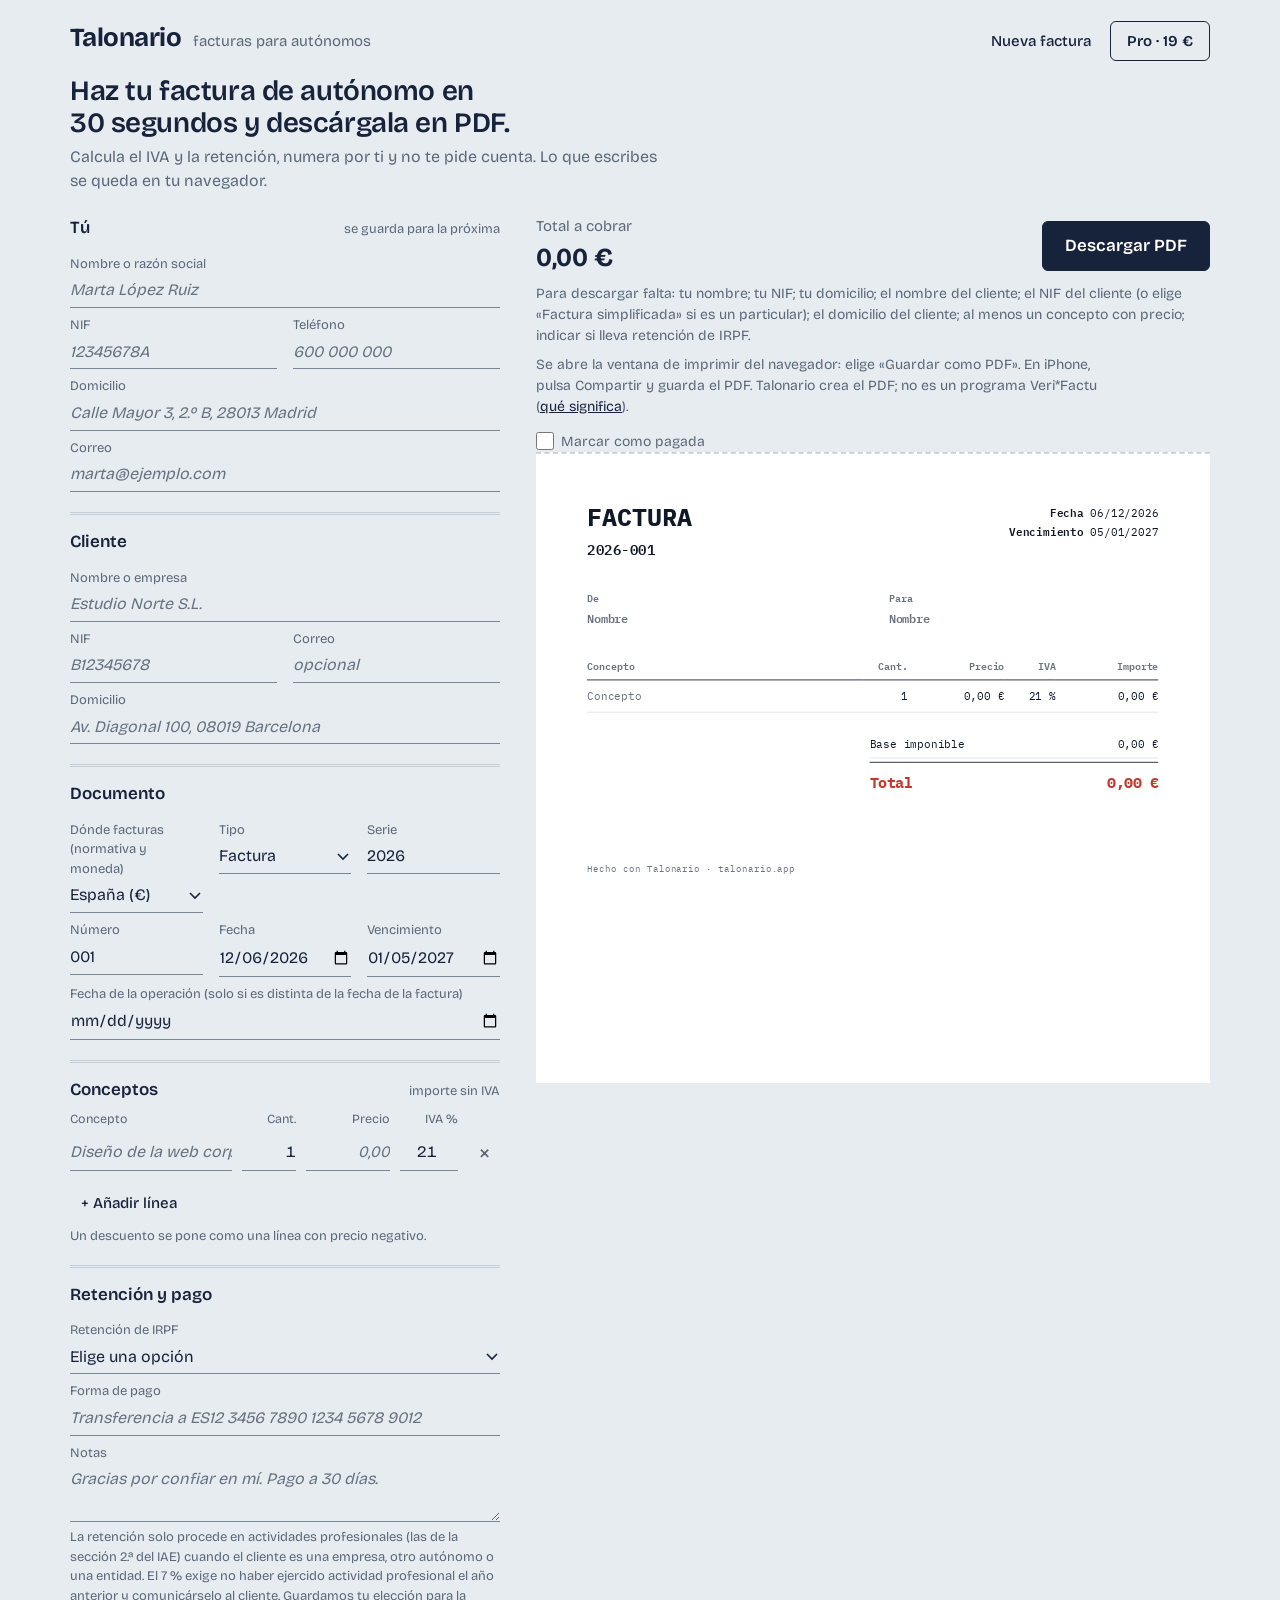
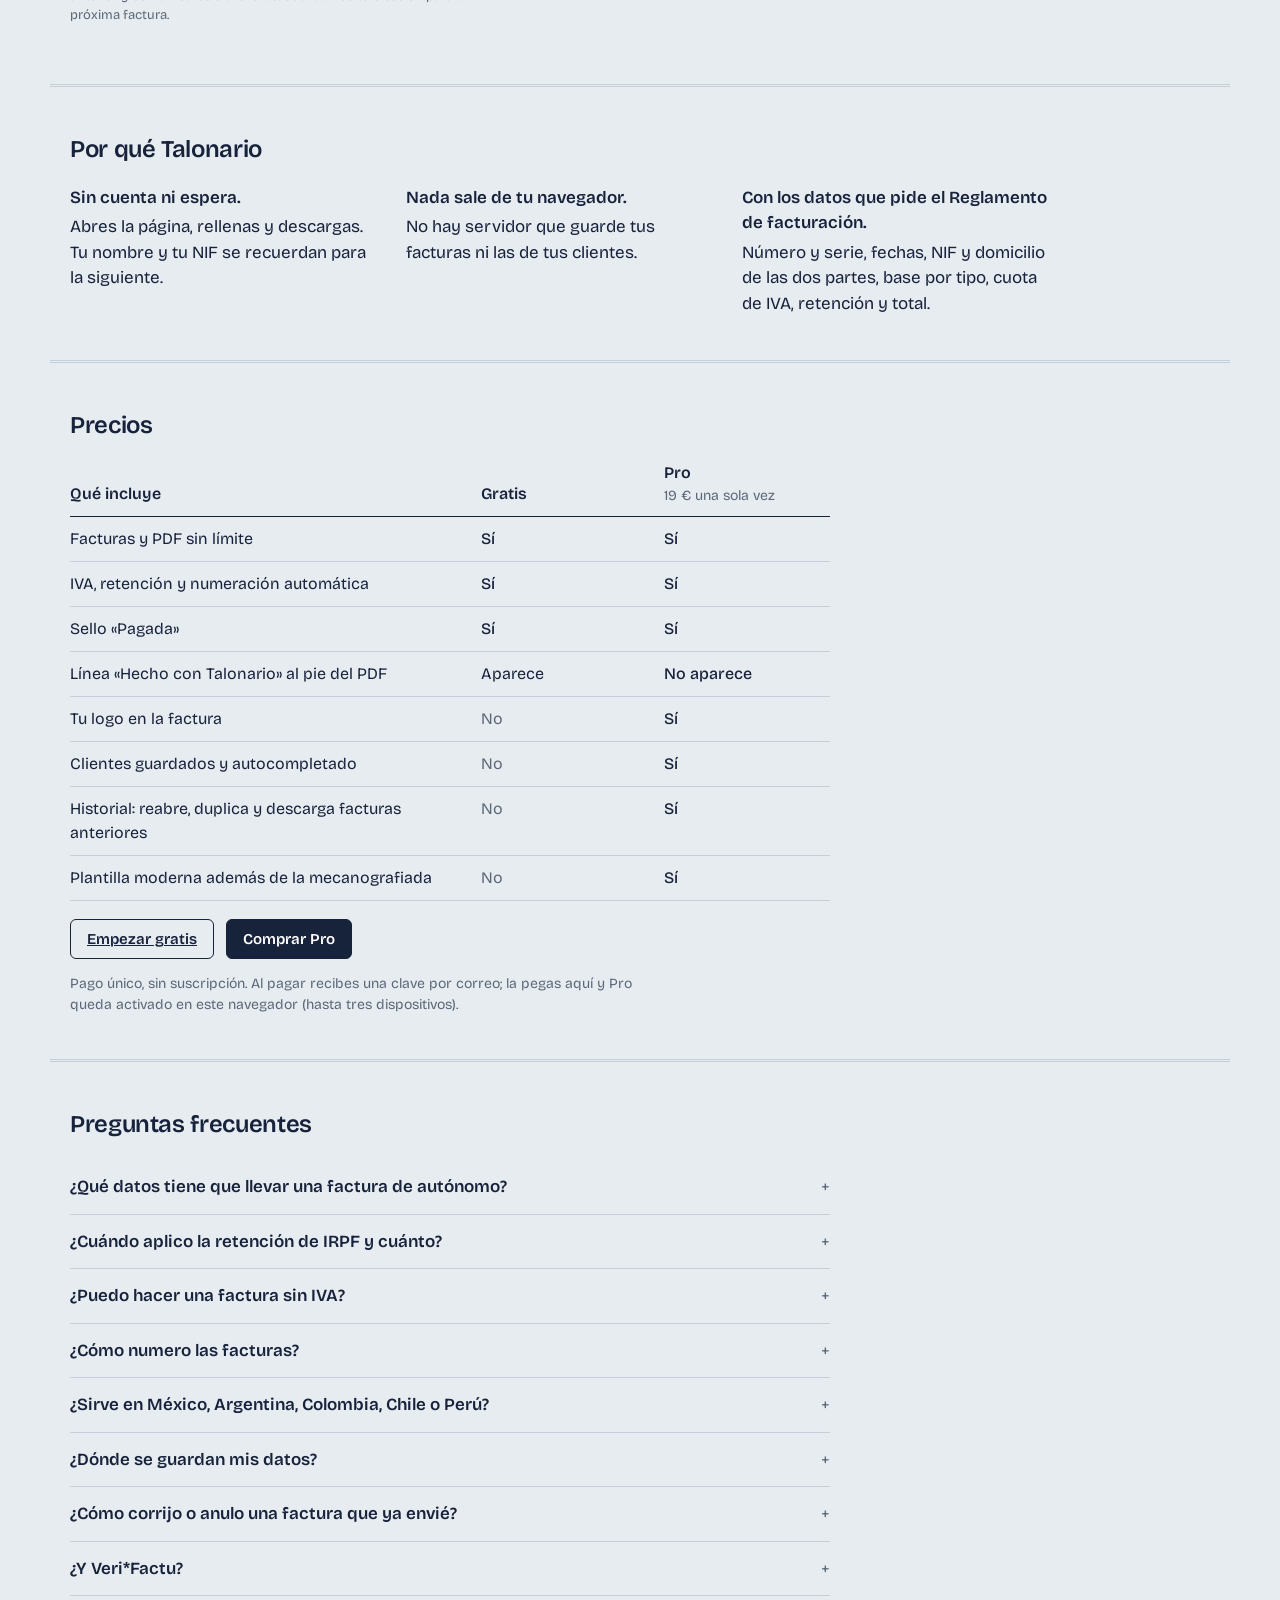
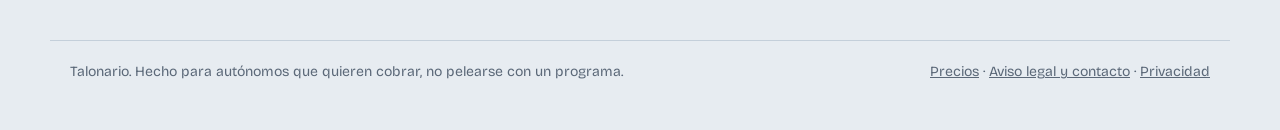
==== commit 1900d938: "Talonario: segunda pasada tras la verificación independiente - La retención guardada ya no se cuela " ====
--- a/talonario/index.html
+++ b/talonario/index.html
@@ -21,10 +21,11 @@
 {"@type":"Question","name":"¿Qué datos tiene que llevar una factura de autónomo?","acceptedAnswer":{"@type":"Answer","text":"Número y serie, fecha de expedición (y la de la operación si es distinta), tu nombre, NIF y domicilio, los mismos datos del cliente, la descripción de cada concepto, la base imponible, el tipo y la cuota de IVA, la retención de IRPF si procede y el importe total. Talonario los coloca todos."}},
 {"@type":"Question","name":"¿Cuándo aplico la retención de IRPF y cuánto?","acceptedAnswer":{"@type":"Answer","text":"Solo si tu actividad es profesional (no empresarial) y tu cliente es una empresa, otro autónomo o una entidad: el tipo general es el 15 %. Puedes aplicar el 7 % durante el año en que empiezas y los dos siguientes, siempre que no hayas ejercido actividad profesional el año anterior y se lo comuniques a tu cliente. A particulares no se les retiene."}},
 {"@type":"Question","name":"¿Puedo hacer una factura sin IVA?","acceptedAnswer":{"@type":"Answer","text":"Sí, cuando tu actividad está exenta (por ejemplo, formación o determinados servicios sanitarios), cuando la operación no está sujeta o cuando el cliente es una empresa de otro país de la UE (inversión del sujeto pasivo). Pon 0 en el IVA de la línea y elige el motivo: la factura tiene que indicarlo."}},
-{"@type":"Question","name":"¿Cómo numero las facturas?","acceptedAnswer":{"@type":"Answer","text":"De forma correlativa y sin saltos dentro de cada serie. Lo habitual es una serie por año: 2026-001, 2026-002… Talonario recuerda el último número descargado y propone el siguiente; si cancelas una descarga, corrige el número a mano."}},
+{"@type":"Question","name":"¿Cómo numero las facturas?","acceptedAnswer":{"@type":"Answer","text":"De forma correlativa y sin saltos dentro de cada serie. Lo habitual es una serie por año: 2026-001, 2026-002… Talonario apunta el número al pulsar «Descargar PDF» y propone el siguiente. Si cancelas la ventana de imprimir, el número ya está apuntado: corrígelo a mano; si la factura ya salió, lo que toca es una rectificativa."}},
 {"@type":"Question","name":"¿Sirve en México, Argentina, Colombia, Chile o Perú?","acceptedAnswer":{"@type":"Answer","text":"En esos países la factura fiscal es electrónica y se emite a través de la autoridad tributaria (SAT, ARCA/AFIP, DIAN, SII o SUNAT). Talonario genera recibos, cuentas de cobro y presupuestos en PDF con tu moneda e impuestos, útiles para cobrar a clientes, pero no sustituye a la factura electrónica oficial."}},
 {"@type":"Question","name":"¿Dónde se guardan mis datos?","acceptedAnswer":{"@type":"Answer","text":"Solo en tu navegador, en este dispositivo. Talonario no tiene servidor ni cuentas: nada de lo que escribes se envía a ningún sitio. Si borras los datos del navegador, se borran también; descarga tus PDF."}},
-{"@type":"Question","name":"¿Y Veri*Factu?","acceptedAnswer":{"@type":"Answer","text":"Veri*Factu es el sistema de la Agencia Tributaria para que los programas de facturación registren cada factura. Su entrada en vigor se ha aplazado varias veces; la última previsión es 2027 (primero sociedades, después autónomos). Talonario crea el PDF y no envía nada a Hacienda. Comprueba la fecha vigente en la web de la Agencia Tributaria y, cuando sea obligatorio, emite las facturas con un programa adaptado."}}
+{"@type":"Question","name":"¿Cómo corrijo o anulo una factura que ya envié?","acceptedAnswer":{"@type":"Answer","text":"Con una factura rectificativa: una factura nueva, con serie propia (por ejemplo R-2026), que indique qué factura corrige, por qué y el importe de la rectificación. Talonario todavía no tiene un modo rectificativa: hazla como factura normal con la serie R, pon los importes de la corrección (pueden ser negativos) y escribe en las notas «Factura rectificativa de la 2026-001 de 20/10/2026; motivo: …». No borres ni reutilices el número de la factura original."}},
+{"@type":"Question","name":"¿Y Veri*Factu?","acceptedAnswer":{"@type":"Answer","text":"El Real Decreto 1007/2023 obliga a emitir las facturas en España con un programa que registre cada una de forma encadenada, con código QR y declaración responsable; Veri*Factu es su modalidad de envío a la Agencia Tributaria. Se ha aplazado varias veces: la última previsión es 2027 (sociedades desde el 1 de enero y el resto, autónomos incluidos, desde el 1 de julio). Comprueba la fecha vigente en la web de la Agencia Tributaria. Talonario genera el PDF y no cumple ese reglamento: cuando te sea obligatorio, emite las facturas con un programa adaptado."}}
 ]}
 </script>
 <style>
@@ -38,7 +39,7 @@
   --raya: #C4CFDA;
   --raya-campo: #7A8696;
   --lapiz: #5B6878;
-  --placeholder: #707C8C;
+  --placeholder: #66727F;
   --raya-suave: #DCE3EA;
   --ui: "Bricolage Grotesque", "Helvetica Neue", Arial, sans-serif;
   --doc: "IBM Plex Mono", "Courier New", monospace;
@@ -115,7 +116,8 @@
 .campo input[aria-invalid="true"], .linea input[aria-invalid="true"] { border-bottom-color: var(--sello); border-bottom-width: 2px; }
 .campo input::placeholder, .campo textarea::placeholder, .linea input::placeholder { color: var(--placeholder); font-style: italic; }
 .campo select { appearance: none; -webkit-appearance: none; background: transparent url("data:image/svg+xml,%3Csvg xmlns='http://www.w3.org/2000/svg' width='12' height='8'%3E%3Cpath d='M1 1l5 5 5-5' fill='none' stroke='%2317223B' stroke-width='1.6'/%3E%3C/svg%3E") no-repeat right 2px center; padding-right: 22px; }
-.campo input[type="date"] { min-height: 34px; }
+.campo input[type="date"], .hoja-opciones input[type="date"] { min-height: 34px; -webkit-appearance: none; appearance: none; text-align: left; }
+.campo input[type="date"]::-webkit-date-and-time-value, .hoja-opciones input[type="date"]::-webkit-date-and-time-value { text-align: left; min-height: 1.3em; }
 .pista { font-size: 13px; color: var(--lapiz); margin: 4px 0 0; }
 .pista a { color: var(--tinta); }
 
@@ -166,7 +168,8 @@
 .hoja table.items { width: 100%; border-collapse: collapse; font-size: 9.5pt; table-layout: fixed; }
 .hoja table.items th { text-align: left; font-weight: 600; font-size: 8.5pt; color: #6B7280; padding: 0 0 2mm; border-bottom: 1.5px solid #111827; }
 .hoja table.items td { padding: 2.4mm 0; border-bottom: 1px solid var(--raya-suave); vertical-align: top; }
-.hoja table.items th.n, .hoja table.items td.n { text-align: right; white-space: nowrap; font-variant-numeric: tabular-nums; padding-left: 3mm; }
+.hoja table.items th.n, .hoja table.items td.n { text-align: right; font-variant-numeric: tabular-nums; padding-left: 3mm; }
+.hoja table.items th.n { white-space: nowrap; }
 .hoja table.items col.c-cant { width: 14mm; } .hoja table.items col.c-precio { width: 30mm; } .hoja table.items col.c-iva { width: 16mm; } .hoja table.items col.c-imp { width: 32mm; }
 .hoja td.concepto { padding-right: 3mm; white-space: pre-line; overflow-wrap: anywhere; }
 .hoja .vacio { color: #6B7280; }
@@ -175,7 +178,7 @@
 .totales .total { border-bottom: 0; border-top: 1.5px solid #111827; margin-top: 1mm; padding-top: 3mm; font-weight: 700; font-size: 13pt; color: var(--sello); }
 .hoja-pie { margin-top: 10mm; font-size: 9pt; display: grid; gap: 4mm; }
 .hoja-pie p { margin: 0; white-space: pre-line; overflow-wrap: anywhere; }
-.hoja-credito { position: absolute; left: 16mm; bottom: 8mm; font-size: 8pt; color: #6B7280; }
+.hoja-credito { margin-top: 10mm; font-size: 8pt; color: #6B7280; }
 .hoja-credito a { color: inherit; text-decoration: none; }
 
 /* el sello: en el flujo del documento, a la derecha de los totales */
@@ -247,6 +250,7 @@
 
 /* ---------- diálogos ---------- */
 dialog { border: 0; border-radius: 10px; padding: 0; background: var(--hoja); color: var(--tinta); width: min(92vw, 520px); box-shadow: 0 30px 80px -30px rgba(23, 34, 59, .6); }
+dialog:not([open]) { display: none; }
 dialog::backdrop { background: rgba(23, 34, 59, .45); }
 dialog.fallback[open] { position: fixed; top: 50%; left: 50%; transform: translate(-50%, -50%); z-index: 50; margin: 0; max-height: 90vh; overflow: auto; }
 .dlg { padding: 26px 26px 22px; }
@@ -288,7 +292,7 @@
   .pg > tfoot > tr > td { height: 18mm; padding: 0 0 7mm; border: 0; vertical-align: bottom; }
   .pg > tbody > tr > td { padding: 0; border: 0; vertical-align: top; }
   .hoja-credito { position: static; }
-  .hoja table.items tr, .totales, .hoja-pie > div, .sello-fila { break-inside: avoid; page-break-inside: avoid; }
+  .hoja table.items tr, .totales, .hoja-pie > div, .sello-fila, .cierre { break-inside: avoid; page-break-inside: avoid; }
 }
 .solo-impresion { display: none; }
 
@@ -301,6 +305,7 @@
 @media (max-width: 1023px) {
   .panel { grid-template-columns: minmax(0, 1fr); gap: 28px; }
   .hoja-col { position: static; max-height: none; overflow: visible; padding: 0; margin: 0; }
+  .hoja-col > .aviso { display: none; }
   .hoja-acciones { display: none; }
   .barra { display: flex; flex-wrap: wrap; }
   body { padding-bottom: 96px; }
@@ -308,13 +313,18 @@
   .porque { grid-template-columns: 1fr; gap: 18px; }
   .btn-ampliar { display: inline-flex; }
 }
+@media (max-width: 1023px) and (max-height: 480px) {
+  .barra { position: static; }
+  body { padding-bottom: 0 !important; }
+}
 @media (max-width: 560px) {
   .cab { padding-top: 14px; }
   .marca span { display: none; }
   .app-intro h1 { font-size: 24px; }
   .fila, .fila-3 { grid-template-columns: 1fr; }
   .fila-2m { grid-template-columns: 1fr 1fr; }
-  .linea { grid-template-columns: 1fr 1fr 1fr 32px; gap: 8px; align-items: end; }
+  .linea { grid-template-columns: 1fr 1fr 1fr 44px; gap: 8px; align-items: end; }
+  .linea .quitar { width: 44px; height: 44px; }
   .linea-cab { display: none; }
   .c-desc { grid-column: 1 / -1; }
   .celda > span { position: static; width: auto; height: auto; clip: auto; white-space: normal; display: block; font-size: 12px; color: var(--lapiz); }
@@ -350,8 +360,8 @@
       <section class="grp">
         <div class="grp-cab"><h2>Tú</h2><small>se guarda para la próxima</small></div>
         <div class="fila">
-          <div class="campo campo-ancho"><label for="iNombre">Nombre o razón social</label><input id="iNombre" data-k="issuer.name" name="name" autocomplete="name" placeholder="Marta López Ruiz"></div>
-          <div class="campo"><label for="iNif" id="iNifLabel">NIF</label><input id="iNif" data-k="issuer.nif" autocomplete="off" placeholder="12345678A" autocapitalize="characters"></div>
+          <div class="campo campo-ancho"><label for="iNombre">Nombre o razón social</label><input id="iNombre" data-k="issuer.name" aria-required="true" name="name" autocomplete="name" placeholder="Marta López Ruiz"></div>
+          <div class="campo"><label for="iNif" id="iNifLabel">NIF</label><input id="iNif" data-k="issuer.nif" aria-required="true" autocomplete="off" placeholder="12345678A" autocapitalize="characters"></div>
           <div class="campo"><label for="iTel">Teléfono</label><input id="iTel" data-k="issuer.phone" type="tel" name="tel" autocomplete="tel" placeholder="600 000 000"></div>
           <div class="campo campo-ancho"><label for="iDir">Domicilio</label><input id="iDir" data-k="issuer.addr" name="street-address" autocomplete="street-address" placeholder="Calle Mayor 3, 2.º B, 28013 Madrid"></div>
           <div class="campo campo-ancho"><label for="iEmail">Correo</label><input id="iEmail" data-k="issuer.email" type="email" name="email" autocomplete="email" placeholder="marta@ejemplo.com"></div>
@@ -365,7 +375,7 @@
       <section class="grp">
         <div class="grp-cab"><h2>Cliente</h2><small id="clientesPista"></small></div>
         <div class="fila">
-          <div class="campo campo-ancho"><label for="cNombre">Nombre o empresa</label><input id="cNombre" data-k="client.name" list="listaClientes" autocomplete="off" placeholder="Estudio Norte S.L."><datalist id="listaClientes"></datalist></div>
+          <div class="campo campo-ancho"><label for="cNombre">Nombre o empresa</label><input id="cNombre" data-k="client.name" aria-required="true" list="listaClientes" autocomplete="off" placeholder="Estudio Norte S.L."><datalist id="listaClientes"></datalist></div>
           <div class="campo"><label for="cNif" id="cNifLabel">NIF</label><input id="cNif" data-k="client.nif" autocomplete="off" placeholder="B12345678" autocapitalize="characters"></div>
           <div class="campo"><label for="cEmail">Correo</label><input id="cEmail" data-k="client.email" type="email" autocomplete="off" placeholder="opcional"></div>
           <div class="campo campo-ancho"><label for="cDir">Domicilio</label><input id="cDir" data-k="client.addr" autocomplete="off" placeholder="Av. Diagonal 100, 08019 Barcelona"></div>
@@ -375,11 +385,11 @@
       <section class="grp">
         <div class="grp-cab"><h2>Documento</h2></div>
         <div class="fila fila-3 fila-2m">
-          <div class="campo"><label for="fPais">Tu país y moneda</label><select id="fPais" data-k="preset"></select></div>
+          <div class="campo"><label for="fPais">Dónde facturas (normativa y moneda)</label><select id="fPais" data-k="preset"></select></div>
           <div class="campo"><label for="fTipo">Tipo</label><select id="fTipo" data-k="docType"></select></div>
           <div class="campo"><label for="fSerie">Serie</label><input id="fSerie" data-k="serie" autocomplete="off" placeholder="2026"></div>
-          <div class="campo"><label for="fNum">Número</label><input id="fNum" data-k="number" inputmode="numeric" autocomplete="off" placeholder="001"></div>
-          <div class="campo"><label for="fFecha">Fecha</label><input id="fFecha" data-k="date" type="date"></div>
+          <div class="campo"><label for="fNum">Número</label><input id="fNum" data-k="number" aria-required="true" inputmode="numeric" autocomplete="off" placeholder="001"></div>
+          <div class="campo"><label for="fFecha">Fecha</label><input id="fFecha" data-k="date" type="date" aria-required="true"></div>
           <div class="campo"><label for="fVence" id="fVenceLabel">Vencimiento</label><input id="fVence" data-k="due" type="date"></div>
           <div class="campo campo-ancho"><label for="fOper">Fecha de la operación (solo si es distinta de la fecha de la factura)</label><input id="fOper" data-k="opDate" type="date"></div>
         </div>
@@ -391,6 +401,11 @@
         <div class="lineas" id="lineas"></div>
         <button type="button" class="btn btn-plano btn-linea" id="btnLinea">+ Añadir línea</button>
         <p class="pista">Un descuento se pone como una línea con precio negativo.</p>
+        <div class="campo" id="campoExento" hidden>
+          <label for="fExento" id="fExentoLabel">Motivo del 0 % de IVA</label>
+          <select id="fExento" data-k="exemptReason"></select>
+          <p class="pista">Al poner una línea al 0 %, la factura tiene que decir por qué.</p>
+        </div>
       </section>
 
       <section class="grp">
@@ -407,17 +422,6 @@
             </select>
           </div>
           <div class="campo" id="campoRet"><label for="fRet" id="fRetLabel">Retención (%)</label><input id="fRet" data-k="ret" inputmode="decimal" autocomplete="off" placeholder="0"></div>
-          <div class="campo campo-ancho" id="campoExento" hidden>
-            <label for="fExento">Motivo del 0 % de IVA</label>
-            <select id="fExento" data-k="exemptReason">
-              <option value="">Elige el motivo</option>
-              <option value="Operación exenta de IVA conforme al artículo 20 de la Ley 37/1992.">Exenta (art. 20 LIVA)</option>
-              <option value="Operación no sujeta a IVA por reglas de localización (artículos 69 y 70 de la Ley 37/1992).">No sujeta: cliente fuera de España (arts. 69-70 LIVA)</option>
-              <option value="Operación no sujeta a IVA conforme al artículo 7 de la Ley 37/1992.">No sujeta (art. 7 LIVA)</option>
-              <option value="Inversión del sujeto pasivo conforme al artículo 84.Uno.2.º de la Ley 37/1992.">Inversión del sujeto pasivo: empresa de otro país de la UE</option>
-              <option value="-">Sin mención (lo explico en las notas)</option>
-            </select>
-          </div>
           <div class="campo campo-ancho"><label for="fPago">Forma de pago</label><input id="fPago" data-k="payment" autocomplete="off" placeholder="Transferencia a ES12 3456 7890 1234 5678 9012"></div>
           <div class="campo campo-ancho"><label for="fNotas">Notas</label><textarea id="fNotas" data-k="notes" rows="2" placeholder="Gracias por confiar en mí. Pago a 30 días."></textarea></div>
         </div>
@@ -435,16 +439,17 @@
       </div>
       <p class="aviso" id="aviso" role="status"></p>
       <p class="pista-pdf">Se abre la ventana de imprimir del navegador: elige «Guardar como PDF». En iPhone, pulsa Compartir y guarda el PDF.<span id="pistaVerifactu" hidden> Talonario crea el PDF; no es un programa Veri*Factu (<a href="#faq-verifactu">qué significa</a>).</span></p>
-      <div class="hoja-marco" id="marco">
-        <div class="hoja-escala" id="escala">
-          <article class="hoja" id="hoja" aria-label="Vista previa de la factura"></article>
-        </div>
-      </div>
       <div class="hoja-opciones">
         <label id="optPagada"><input type="checkbox" id="chkPagada"> Marcar como pagada</label>
         <label id="optFechaPago" hidden>Fecha de pago <input type="date" id="fPagoFecha" data-k="paidDate"></label>
         <label id="optPlantilla" hidden>Plantilla <select id="selPlantilla"><option value="maquina">Mecanografiada</option><option value="moderna">Moderna</option></select></label>
         <button type="button" class="btn btn-plano btn-ampliar" id="btnAmpliar">Ver a tamaño real</button>
+        <a class="btn btn-plano" id="btnCorreo" href="#" hidden>Enviar por correo</a>
+      </div>
+      <div class="hoja-marco" id="marco">
+        <div class="hoja-escala" id="escala">
+          <article class="hoja" id="hoja" aria-label="Vista previa de la factura"></article>
+        </div>
       </div>
     </div>
   </div>
@@ -491,10 +496,11 @@
   <details><summary>¿Qué datos tiene que llevar una factura de autónomo?</summary><div class="resp"><p>Número y serie, fecha de expedición (y la de la operación si es distinta), tu nombre, NIF y domicilio, los mismos datos del cliente, la descripción de cada concepto, la base imponible, el tipo y la cuota de IVA, la retención de IRPF si procede y el importe total. Talonario los coloca todos.</p></div></details>
   <details><summary>¿Cuándo aplico la retención de IRPF y cuánto?</summary><div class="resp"><p>Solo si tu actividad es profesional (no empresarial) y tu cliente es una empresa, otro autónomo o una entidad: el tipo general es el 15 %. Puedes aplicar el 7 % durante el año en que empiezas y los dos siguientes, siempre que no hayas ejercido actividad profesional el año anterior y se lo comuniques a tu cliente. A particulares no se les retiene.</p></div></details>
   <details><summary>¿Puedo hacer una factura sin IVA?</summary><div class="resp"><p>Sí, cuando tu actividad está exenta (por ejemplo, formación o determinados servicios sanitarios), cuando la operación no está sujeta o cuando el cliente es una empresa de otro país de la UE (inversión del sujeto pasivo). Pon 0 en el IVA de la línea y elige el motivo: la factura tiene que indicarlo.</p></div></details>
-  <details><summary>¿Cómo numero las facturas?</summary><div class="resp"><p>De forma correlativa y sin saltos dentro de cada serie. Lo habitual es una serie por año: 2026-001, 2026-002… Talonario recuerda el último número descargado y propone el siguiente; si cancelas una descarga, corrige el número a mano.</p></div></details>
+  <details><summary>¿Cómo numero las facturas?</summary><div class="resp"><p>De forma correlativa y sin saltos dentro de cada serie. Lo habitual es una serie por año: 2026-001, 2026-002… Talonario apunta el número al pulsar «Descargar PDF» y propone el siguiente. Si cancelas la ventana de imprimir, el número ya está apuntado: corrígelo a mano; si la factura ya salió, lo que toca es una rectificativa.</p></div></details>
   <details><summary>¿Sirve en México, Argentina, Colombia, Chile o Perú?</summary><div class="resp"><p>En esos países la factura fiscal es electrónica y se emite a través de la autoridad tributaria (SAT, ARCA/AFIP, DIAN, SII o SUNAT). Talonario genera recibos, cuentas de cobro y presupuestos en PDF con tu moneda e impuestos, útiles para cobrar a clientes, pero no sustituye a la factura electrónica oficial.</p></div></details>
   <details><summary>¿Dónde se guardan mis datos?</summary><div class="resp"><p>Solo en tu navegador, en este dispositivo. Talonario no tiene servidor ni cuentas: nada de lo que escribes se envía a ningún sitio. Si borras los datos del navegador, se borran también; descarga tus PDF.</p></div></details>
-  <details id="faq-verifactu"><summary>¿Y Veri*Factu?</summary><div class="resp"><p>Veri*Factu es el sistema de la Agencia Tributaria para que los programas de facturación registren cada factura. Su entrada en vigor se ha aplazado varias veces; la última previsión es 2027 (primero sociedades, después autónomos). Talonario crea el PDF y no envía nada a Hacienda. Comprueba la fecha vigente en la web de la Agencia Tributaria y, cuando sea obligatorio, emite las facturas con un programa adaptado.</p></div></details>
+  <details><summary>¿Cómo corrijo o anulo una factura que ya envié?</summary><div class="resp"><p>Con una factura rectificativa: una factura nueva, con serie propia (por ejemplo R-2026), que indique qué factura corrige, por qué y el importe de la rectificación. Talonario todavía no tiene un modo rectificativa: hazla como factura normal con la serie R, pon los importes de la corrección (pueden ser negativos) y escribe en las notas «Factura rectificativa de la 2026-001 de 20/10/2026; motivo: …». No borres ni reutilices el número de la factura original.</p></div></details>
+  <details id="faq-verifactu"><summary>¿Y Veri*Factu?</summary><div class="resp"><p>El Real Decreto 1007/2023 obliga a emitir las facturas en España con un programa que registre cada una de forma encadenada, con código QR y declaración responsable; Veri*Factu es su modalidad de envío a la Agencia Tributaria. Se ha aplazado varias veces: la última previsión es 2027 (sociedades desde el 1 de enero y el resto, autónomos incluidos, desde el 1 de julio). Comprueba la fecha vigente en la web de la Agencia Tributaria. Talonario genera el PDF y no cumple ese reglamento: cuando te sea obligatorio, emite las facturas con un programa adaptado.</p></div></details>
   </div>
 </section>
 
@@ -526,7 +532,7 @@
         <button type="submit" class="btn" id="btnActivar">Activar</button>
       </div>
       <p class="estado" id="estadoClave" role="status"></p>
-      <p class="dlg-nota">Al activar la clave empieza el servicio y aceptas perder el derecho de desistimiento. Si algo no funciona, te devolvemos el dinero: escríbenos (ver aviso legal).</p>
+      <p class="dlg-nota">Al activar la clave empieza el servicio y aceptas perder el derecho de desistimiento. Si algo no funciona, te devolvemos el dinero: escríbenos. <a href="aviso-legal.html#pro" target="_blank" rel="noopener">Condiciones de Talonario Pro</a>.</p>
     </div>
   </form>
 </dialog>
@@ -568,19 +574,26 @@
 };
 
 /* ===================== datos ===================== */
-const DOCS = { factura: 'Factura', simplificada: 'Factura simplificada', presupuesto: 'Presupuesto', proforma: 'Factura proforma', recibo: 'Recibo', cuenta: 'Cuenta de cobro', invoice: 'Invoice' };
+const DOCS = { factura: 'Factura', simplificada: 'Factura simplificada', presupuesto: 'Presupuesto', proforma: 'Factura proforma', recibo: 'Recibo', cuenta: 'Cuenta de cobro' };
 const esNumerada = (t) => t !== 'presupuesto' && t !== 'proforma'; // presupuestos y proformas llevan su propia numeración y no gastan números de factura
+const DOCS_ES = ['factura', 'simplificada', 'presupuesto', 'proforma', 'recibo'];
 const PRESETS = {
-  ES: { label: 'España (€)', currency: 'EUR', locale: 'es-ES', tax: 'IVA', rates: [21, 10, 4, 0], ret: null, retLabel: 'Retención (%)', taxId: 'NIF', es: true, iva: true, docs: ['factura', 'simplificada', 'presupuesto', 'proforma', 'recibo'], exempt: '' },
-  'ES-IC': { label: 'Canarias (€, IGIC)', currency: 'EUR', locale: 'es-ES', tax: 'IGIC', rates: [7, 3, 0, 9.5, 15, 20], ret: null, retLabel: 'Retención (%)', taxId: 'NIF', es: true, docs: ['factura', 'simplificada', 'presupuesto', 'proforma', 'recibo'], exempt: '', nota: 'En Canarias se aplica el IGIC en lugar del IVA (tipo general 7 %). Si tu cliente está en la Península o fuera de Canarias, la operación suele ir sin IGIC: pon 0 y explícalo en las notas.' },
-  EU: { label: 'Cliente en otro país de la UE (€)', currency: 'EUR', locale: 'es-ES', tax: 'IVA', rates: [0, 21, 20, 19], ret: 0, retLabel: 'Retención (%)', taxId: 'NIF-IVA', iva: true, docs: ['factura', 'presupuesto', 'proforma', 'invoice'], exempt: 'Inversión del sujeto pasivo conforme al artículo 84.Uno.2.º de la Ley 37/1992.', nota: 'Si tu cliente es una empresa de otro país de la UE, la factura va sin IVA con la mención «Inversión del sujeto pasivo» y el NIF-IVA de las dos partes. A particulares de la UE se les cobra IVA.' },
-  MX: { label: 'México ($)', currency: 'MXN', locale: 'es-MX', tax: 'IVA', rates: [16, 8, 0], ret: 0, retLabel: 'Retención (%)', taxId: 'RFC', docs: ['recibo', 'presupuesto', 'cuenta'], nota: 'En México la factura fiscal es el CFDI, que se timbra con el SAT. Este documento sirve como recibo o presupuesto.' },
+  ES: { label: 'España (€)', currency: 'EUR', locale: 'es-ES', tax: 'IVA', rates: [21, 10, 4, 0], ret: null, retLabel: 'Retención (%)', taxId: 'NIF', es: true, exentos: 'iva', docs: DOCS_ES, exempt: '' },
+  'ES-IC': { label: 'Canarias (€, IGIC)', currency: 'EUR', locale: 'es-ES', tax: 'IGIC', rates: [7, 3, 0, 9.5, 15, 20], ret: null, retLabel: 'Retención (%)', taxId: 'NIF', es: true, exentos: 'igic', docs: DOCS_ES, exempt: '', nota: 'En Canarias se aplica el IGIC en lugar del IVA (tipo general 7 %). Si tu cliente está fuera de Canarias, la operación suele ir sin IGIC: pon 0 y elige el motivo.' },
+  'ES-CM': { label: 'Ceuta y Melilla (€, IPSI)', currency: 'EUR', locale: 'es-ES', tax: 'IPSI', rates: [4, 10, 2, 1, 0.5, 0], ret: null, retLabel: 'Retención (%)', taxId: 'NIF', es: true, docs: DOCS_ES, exempt: '', nota: 'En Ceuta y Melilla se aplica el IPSI en lugar del IVA (los servicios suelen ir al 4 %). Si pones 0, explica el motivo en las notas.' },
+  EU: { label: 'España, cliente empresa en otro país de la UE (€)', currency: 'EUR', locale: 'es-ES', tax: 'IVA', rates: [0, 21, 10, 4], ret: 0, retLabel: 'Retención (%)', taxId: 'NIF-IVA', exentos: 'iva', docs: ['factura', 'presupuesto', 'proforma'], exempt: 'Inversión del sujeto pasivo / Reverse charge. Operación no sujeta al IVA español (artículo 69.Uno.1.º de la Ley 37/1992); sujeto pasivo el destinatario (artículo 196 de la Directiva 2006/112/CE).', nota: 'Para una empresa de otro país de la UE con NIF-IVA: la factura va sin IVA con la mención de inversión del sujeto pasivo y el NIF-IVA de las dos partes (el tuyo con prefijo ES y dado de alta en el VIES). A particulares de la UE se les cobra IVA español, salvo que estés en la ventanilla única (OSS).' },
+  MX: { label: 'México ($)', currency: 'MXN', locale: 'es-MX', tax: 'IVA', rates: [16, 8, 0], ret: 0, retLabel: 'Retención (%)', taxId: 'RFC', docs: ['recibo', 'presupuesto', 'cuenta'], nota: 'En México la factura fiscal es el CFDI, que se timbra con el SAT. Este documento sirve como recibo o presupuesto. La retención es un porcentaje sobre la base que fijas tú (por ejemplo, el 10 % de ISR que retienen las personas morales por honorarios).' },
   AR: { label: 'Argentina ($)', currency: 'ARS', locale: 'es-AR', tax: 'IVA', rates: [21, 10.5, 27, 0], ret: 0, retLabel: 'Retención (%)', taxId: 'CUIT', docs: ['recibo', 'presupuesto', 'cuenta'], nota: 'En Argentina la factura se emite de forma electrónica con ARCA (antes AFIP). Este documento sirve como recibo o presupuesto.' },
   CO: { label: 'Colombia ($)', currency: 'COP', locale: 'es-CO', tax: 'IVA', rates: [19, 5, 0], ret: 0, retLabel: 'Retención (%)', taxId: 'NIT', docs: ['cuenta', 'recibo', 'presupuesto'], nota: 'En Colombia la factura electrónica se emite con la DIAN. Si no eres responsable de IVA, la cuenta de cobro es el documento habitual.' },
-  CL: { label: 'Chile ($)', currency: 'CLP', locale: 'es-CL', tax: 'IVA', rates: [19, 0], ret: 0, retLabel: 'Retención (%)', taxId: 'RUT', docs: ['presupuesto', 'recibo', 'cuenta'], nota: 'En Chile las boletas y facturas se emiten con el SII. Este documento sirve como cotización o recibo.' },
-  PE: { label: 'Perú (S/)', currency: 'PEN', locale: 'es-PE', tax: 'IGV', rates: [18, 0], ret: 0, retLabel: 'Retención (%)', taxId: 'RUC', docs: ['recibo', 'presupuesto', 'cuenta'], nota: 'En Perú los comprobantes se emiten de forma electrónica con la SUNAT. Este documento sirve como recibo o cotización.' },
-  US: { label: 'Estados Unidos ($)', currency: 'USD', locale: 'en-US', tax: 'Tax', rates: [0, 5, 7, 8.25, 10], ret: 0, retLabel: 'Retención (%)', taxId: 'EIN / SSN', docs: ['invoice', 'presupuesto', 'recibo'] }
+  CL: { label: 'Chile ($)', currency: 'CLP', locale: 'es-CL', tax: 'IVA', rates: [19, 0], ret: 0, retLabel: 'Retención (%)', taxId: 'RUT', docs: ['presupuesto', 'recibo', 'cuenta'], nota: 'En Chile las boletas y facturas se emiten con el SII. Este documento sirve como cotización o recibo. Si es por honorarios, la retención es la vigente ese año (15,25 % en 2026).' },
+  PE: { label: 'Perú (S/)', currency: 'PEN', locale: 'es-PE', tax: 'IGV', rates: [18, 0], ret: 0, retLabel: 'Retención (%)', taxId: 'RUC', docs: ['recibo', 'presupuesto', 'cuenta'], nota: 'En Perú los comprobantes se emiten de forma electrónica con la SUNAT. Este documento sirve como recibo o cotización. Si emites recibos por honorarios, la retención de renta de cuarta categoría es del 8 % cuando procede.' },
+  US: { label: 'Estados Unidos ($)', currency: 'USD', locale: 'en-US', tax: 'Tax', rates: [0, 5, 7, 8.25, 10], ret: 0, retLabel: 'Retención (%)', taxId: 'EIN / SSN', docs: ['factura', 'presupuesto', 'recibo'], nota: 'Si eres autónomo en España y facturas a Estados Unidos, elige «España», pon 0 % y el motivo «No sujeta: cliente fuera de España».' }
 };
+const EXENTOS = {
+  iva: [['Operación exenta de IVA conforme al artículo 20 de la Ley 37/1992.', 'Exenta (art. 20 LIVA)'], ['Operación exenta de IVA conforme al artículo 20.Uno.9.º de la Ley 37/1992 (formación).', 'Formación exenta (art. 20.Uno.9.º LIVA)'], ['Operación no sujeta a IVA por reglas de localización (artículos 69 y 70 de la Ley 37/1992).', 'No sujeta: cliente fuera de España (arts. 69-70 LIVA)'], ['Operación no sujeta a IVA conforme al artículo 7 de la Ley 37/1992.', 'No sujeta (art. 7 LIVA)'], ['Inversión del sujeto pasivo / Reverse charge. Operación no sujeta al IVA español (artículo 69.Uno.1.º de la Ley 37/1992); sujeto pasivo el destinatario (artículo 196 de la Directiva 2006/112/CE).', 'Inversión del sujeto pasivo: empresa de otro país de la UE']],
+  igic: [['Operación exenta de IGIC conforme al artículo 10 de la Ley 20/1991.', 'Exenta (art. 10 Ley 20/1991)'], ['Operación no sujeta al IGIC por reglas de localización (artículo 17 de la Ley 20/1991).', 'No sujeta: cliente fuera de Canarias (art. 17 Ley 20/1991)'], ['Inversión del sujeto pasivo conforme al artículo 19.1.2.º de la Ley 20/1991.', 'Inversión del sujeto pasivo (art. 19.1.2.º Ley 20/1991)']]
+};
+const EXENTOS_ANTIGUOS = { 'Inversión del sujeto pasivo conforme al artículo 84 de la Ley 37/1992.': EXENTOS.iva[4][0], 'Inversión del sujeto pasivo conforme al artículo 84.Uno.2.º de la Ley 37/1992.': EXENTOS.iva[4][0] };
 const $ = (s) => document.querySelector(s);
 const LS = {
   get(k, d) { try { const v = localStorage.getItem(k); return v == null ? d : JSON.parse(v); } catch (_) { return d; } },
@@ -592,17 +605,29 @@
 const deIso = (s) => { const m = /^(\d{4})-(\d{2})-(\d{2})$/.exec(s || ''); return m ? new Date(+m[1], +m[2] - 1, +m[3]) : null; };
 const masDias = (s, n) => { const d = deIso(s) || new Date(); d.setDate(d.getDate() + n); return iso(d); };
 const esc = (s) => String(s ?? '').replace(/[&<>"']/g, (c) => ({ '&': '&amp;', '<': '&lt;', '>': '&gt;', '"': '&quot;', "'": '&#39;' }[c]));
-// Entiende «1.200,50», «1 200», «1,5», «1.5», «1.200» (miles) y «-12»
+// Separadores de miles y decimales del país elegido (es-ES: 1.200,50 · es-MX y en-US: 1,200.50)
+function separadores() {
+  try { const parts = new Intl.NumberFormat(P().locale).formatToParts(1234.5); return { dec: (parts.find((x) => x.type === 'decimal') || {}).value || ',', grp: (parts.find((x) => x.type === 'group') || {}).value || '.' }; }
+  catch (_) { return { dec: ',', grp: '.' }; }
+}
+// Entiende «1.200,50», «1 200», «1,5», «1.5», «1.200» (miles en España), «1,500» (miles en México), «0.125» y «-12»
 function num(v) {
-  let s = String(v ?? '').trim().replace(/[\s ]/g, ''); if (!s) return 0;
-  const neg = s.startsWith('-'); s = s.replace(/[^0-9.,]/g, ''); if (!s) return 0;
+  let s = String(v ?? '').trim().replace(/[\s\u00A0\u202F']/g, ''); if (!s) return 0;
+  const neg = s.startsWith('-'); s = s.replace(/[^0-9.,]/g, ''); if (!/\d/.test(s)) return 0;
+  const { dec, grp } = separadores();
   const pd = s.lastIndexOf('.'), pc = s.lastIndexOf(',');
-  if (pd >= 0 && pc >= 0) { const dec = pd > pc ? '.' : ','; s = s.split(dec === '.' ? ',' : '.').join(''); s = s.replace(dec, '.'); }
-  else if (pc >= 0) { s = s.slice(0, pc).replace(/,/g, '') + '.' + s.slice(pc + 1); }
-  else if (pd >= 0) { const p = s.split('.'); if (p.length > 2 || (p[0].length >= 1 && p[0].length <= 3 && p[1].length === 3)) s = p.join(''); }
+  if (pd >= 0 && pc >= 0) { const d = pd > pc ? '.' : ','; s = s.split(d === '.' ? ',' : '.').join('').replace(d, '.'); }
+  else if (pd >= 0 || pc >= 0) {
+    const sep = pd >= 0 ? '.' : ','; const partes = s.split(sep);
+    // Un solo separador: es de miles si el país lo usa así, va seguido de exactamente 3 cifras y la parte entera no es 0; si aparece varias veces, siempre es de miles
+    const miles = partes.length > 2 || (sep === grp && sep !== dec && partes[1].length === 3 && partes[0] !== '' && partes[0] !== '0');
+    s = miles ? partes.join('') : partes[0] + '.' + partes.slice(1).join('');
+  }
   const n = parseFloat(s); return isFinite(n) ? (neg ? -n : n) : 0;
 }
-const r2 = (n) => Math.round((n + Number.EPSILON) * 100) / 100;
+const numValido = (v) => String(v ?? '').trim() === '' || /\d/.test(String(v)); // vacío o con alguna cifra
+// Redondeo a la unidad menor de la moneda (céntimos; pesos enteros en Colombia y Chile)
+const r2 = (n) => { const k = sinDecimales(P().currency) ? 1 : 100; return Math.round((n + Number.EPSILON) * k) / k; };
 const linea = () => ({ desc: '', qty: '1', price: '', tax: String(P().rates[0]) });
 const lineaViva = (l) => !!(String(l.desc || '').trim() || num(l.price));
 let toastTimer = 0;
@@ -612,18 +637,22 @@
 const BASE = () => ({
   preset: 'ES', docType: 'factura', issuer: { name: '', nif: '', addr: '', email: '', phone: '', logo: '' }, client: { name: '', nif: '', addr: '', email: '' },
   serie: String(new Date().getFullYear()), number: '', date: hoy(), due: masDias(hoy(), 30), dueManual: false, opDate: '',
-  lines: [], ret: '', retSel: '', exemptReason: PRESETS.ES.exempt, payment: '', notes: '', paid: false, paidDate: '', template: 'maquina', histId: '', ultimoRegistrado: ''
+  lines: [], ret: '', retSel: '', exemptReason: '', payment: '', notes: '', paid: false, paidDate: '', template: 'maquina', histId: '', ultimoRegistrado: '', huella: '', numberManual: false, clienteCargado: ''
 });
 const P = () => PRESETS[state && PRESETS[state.preset] ? state.preset : 'ES'];
 // Convierte lo que haya en localStorage (borrador o historial) en un estado válido, campo a campo
 function sanear(d) {
   const s = BASE(); if (!d || typeof d !== 'object') return s;
-  ['preset', 'docType', 'serie', 'number', 'date', 'due', 'opDate', 'ret', 'retSel', 'exemptReason', 'payment', 'notes', 'template', 'paidDate', 'histId', 'ultimoRegistrado'].forEach((k) => { if (typeof d[k] === 'string') s[k] = d[k].slice(0, 4000); });
+  ['preset', 'docType', 'serie', 'number', 'date', 'due', 'opDate', 'ret', 'retSel', 'exemptReason', 'payment', 'notes', 'template', 'paidDate', 'histId', 'ultimoRegistrado', 'huella', 'clienteCargado'].forEach((k) => { if (typeof d[k] === 'string') s[k] = d[k].slice(0, 4000); else if (typeof d[k] === 'number' && isFinite(d[k])) s[k] = String(d[k]); });
   if (!PRESETS[s.preset]) s.preset = 'ES'; if (!DOCS[s.docType]) s.docType = 'factura';
-  ['paid', 'dueManual'].forEach((k) => { s[k] = !!d[k]; });
+  if (!s.retSel && s.ret !== '' && PRESETS[s.preset].es) s.retSel = ['0', '7', '15'].includes(s.ret) ? s.ret : 'otra'; // borradores de la versión anterior
+  if (EXENTOS_ANTIGUOS[s.exemptReason]) s.exemptReason = EXENTOS_ANTIGUOS[s.exemptReason];
+  const ex = PRESETS[s.preset].exentos; if (s.exemptReason && s.exemptReason !== '-' && !(ex && EXENTOS[ex].some((o) => o[0] === s.exemptReason))) s.exemptReason = '';
+  ['paid', 'dueManual', 'numberManual'].forEach((k) => { s[k] = !!d[k]; });
   if (d.issuer && typeof d.issuer === 'object') Object.keys(s.issuer).forEach((k) => { if (typeof d.issuer[k] === 'string' && k !== 'logo') s.issuer[k] = d.issuer[k].slice(0, 4000); });
   if (d.client && typeof d.client === 'object') Object.keys(s.client).forEach((k) => { if (typeof d.client[k] === 'string') s.client[k] = d.client[k].slice(0, 4000); });
-  if (Array.isArray(d.lines)) s.lines = d.lines.filter((l) => l && typeof l === 'object').map((l) => ({ desc: String(l.desc ?? '').slice(0, 4000), qty: String(l.qty ?? '1').slice(0, 40), price: String(l.price ?? '').slice(0, 40), tax: String(l.tax ?? '').slice(0, 40) })).slice(0, 200);
+  const txt = (v, d) => (typeof v === 'number' && isFinite(v)) ? String(v) : (typeof v === 'string' ? v : d);
+  if (Array.isArray(d.lines)) s.lines = d.lines.filter((l) => l && typeof l === 'object').map((l) => ({ desc: txt(l.desc, '').slice(0, 4000), qty: txt(l.qty, '1').slice(0, 40), price: txt(l.price, '').slice(0, 40), tax: txt(l.tax, '').slice(0, 40) })).slice(0, 200);
   return s;
 }
 let state = BASE();
@@ -631,9 +660,16 @@
   const d = LS.get('tal_draft', null); if (!d) return;
   try { state = sanear(d); } catch (_) { LS.del('tal_draft'); state = BASE(); }
 })();
+const LOGO_OK = /^data:image\/(png|jpeg|webp);base64,[A-Za-z0-9+/=]+$/;
 const issuerGuardado = LS.get('tal_issuer', {});
-if (issuerGuardado && typeof issuerGuardado === 'object') { Object.keys(state.issuer).forEach((k) => { if (typeof issuerGuardado[k] === 'string' && k !== 'logo') state.issuer[k] = issuerGuardado[k]; }); if (!state.retSel && typeof issuerGuardado.retSel === 'string') { state.retSel = issuerGuardado.retSel; state.ret = typeof issuerGuardado.ret === 'string' ? issuerGuardado.ret : state.ret; } }
-const logoGuardado = LS.get('tal_logo', ''); if (typeof logoGuardado === 'string' && /^data:image\/(png|jpeg|webp);base64,/.test(logoGuardado)) state.issuer.logo = logoGuardado;
+if (issuerGuardado && typeof issuerGuardado === 'object') {
+  Object.keys(state.issuer).forEach((k) => { if (typeof issuerGuardado[k] === 'string' && k !== 'logo') state.issuer[k] = issuerGuardado[k]; });
+  // La retención guardada solo vale en España (en otros países la factura no lleva IRPF)
+  if (!state.retSel && P().es && (typeof issuerGuardado.retSel === 'string' || typeof issuerGuardado.ret === 'number')) { const r = typeof issuerGuardado.ret === 'number' ? String(issuerGuardado.ret) : (typeof issuerGuardado.ret === 'string' ? issuerGuardado.ret : ''); state.retSel = typeof issuerGuardado.retSel === 'string' ? issuerGuardado.retSel : (['0', '7', '15'].includes(r) ? r : 'otra'); state.ret = r; }
+  // La versión anterior guardaba el logo dentro de tal_issuer: se pasa a tal_logo una vez
+  if (typeof issuerGuardado.logo === 'string' && LOGO_OK.test(issuerGuardado.logo) && !LS.get('tal_logo', '')) { LS.set('tal_logo', issuerGuardado.logo); const { logo, ...resto } = issuerGuardado; LS.set('tal_issuer', resto); }
+}
+const logoGuardado = LS.get('tal_logo', ''); if (typeof logoGuardado === 'string' && LOGO_OK.test(logoGuardado)) state.issuer.logo = logoGuardado;
 // Clave del contador: la serie; presupuestos y proformas cuentan aparte («presupuesto:2026»)
 const claveSeq = (serie) => (esNumerada(state.docType) ? '' : state.docType + ':') + (serie ?? state.serie);
 if (!state.lines.length) state.lines = [linea()];
@@ -641,6 +677,7 @@
 if (!state.number) state.number = siguienteNumero();
 
 function siguienteNumero(serie) { const seq = LS.get('tal_seq', {}); const n = (seq && typeof seq === 'object' && +seq[claveSeq(serie)]) || 0; return String(n + 1).padStart(3, '0'); }
+const numSeq = () => { const m = /(\d+)\s*$/.exec(state.number || ''); return m ? parseInt(m[1], 10) : NaN; }; // las cifras finales del número («A-12» → 12)
 const numeroCompleto = () => (state.serie ? state.serie + '-' : '') + (state.number || '');
 const NF = (loc, cur, opt) => { try { return new Intl.NumberFormat(loc, { style: 'currency', currency: cur, useGrouping: 'always', ...opt }); } catch (_) { return new Intl.NumberFormat(loc, { style: 'currency', currency: cur, ...opt }); } };
 const sinDecimales = (cur) => cur === 'COP' || cur === 'CLP';
@@ -661,32 +698,49 @@
   const ret = r2(base * retencion() / 100);
   return { base, porTipo, ret, cuota, total: r2(base + cuota - ret) };
 }
-const tasa = (v) => { const s = String(v ?? '').trim(); if (s === '') return P().rates[0]; const n = num(s); return n >= 0 && n <= 100 ? n : NaN; };
+const tasa = (v) => { const s = String(v ?? '').trim(); if (s === '') return P().rates[0]; if (!/\d/.test(s)) return NaN; const n = num(s); return n >= 0 && n <= 100 ? n : NaN; };
 const retencion = () => { const n = num(state.ret); return n > 0 && n <= 100 ? n : 0; };
 function faltan() {
-  const f = [];
+  const f = []; const p = P();
   if (!state.issuer.name.trim()) f.push({ q: 'tu nombre', el: '#iNombre' });
-  if (!state.issuer.nif.trim()) f.push({ q: 'tu ' + P().taxId, el: '#iNif' });
+  if (!state.issuer.nif.trim()) f.push({ q: 'tu ' + p.taxId, el: '#iNif' });
   if (state.docType === 'factura' && !state.issuer.addr.trim()) f.push({ q: 'tu domicilio', el: '#iDir' });
   if (!state.client.name.trim()) f.push({ q: 'el nombre del cliente', el: '#cNombre' });
-  if (state.docType === 'factura' && !state.client.nif.trim()) f.push({ q: 'el ' + P().taxId + ' del cliente (o elige «Factura simplificada» si es un particular)', el: '#cNif' });
+  const sug = p.docs.includes('simplificada') ? ' (o elige «Factura simplificada» si es un particular)' : '';
+  if (state.docType === 'factura' && !state.client.nif.trim()) f.push({ q: 'el ' + p.taxId + ' del cliente' + sug, el: '#cNif' });
   if (state.docType === 'factura' && !state.client.addr.trim()) f.push({ q: 'el domicilio del cliente', el: '#cDir' });
   if (!state.number.trim()) f.push({ q: 'el número', el: '#fNum' });
+  else if (isNaN(numSeq())) f.push({ q: 'un número que termine en cifras (por ejemplo 001), para poder seguir la numeración', el: '#fNum' });
   if (!deIso(state.date)) f.push({ q: 'la fecha', el: '#fFecha' });
   const vivas = state.lines.filter(lineaViva);
-  if (!vivas.some((l) => l.desc.trim() && num(l.price))) f.push({ q: 'al menos un concepto con precio', el: '#lineas input' });
-  vivas.forEach((l, i) => { if (num(l.qty) <= 0) f.push({ q: `una cantidad mayor que cero en «${l.desc.trim() || 'línea ' + (i + 1)}»`, el: '#lineas input' }); if (isNaN(tasa(l.tax))) f.push({ q: `un ${P().tax} entre 0 y 100 en «${l.desc.trim() || 'línea ' + (i + 1)}»`, el: '#lineas input' }); });
-  if (P().es && state.docType === 'factura' && state.retSel === '') f.push({ q: 'indicar si lleva retención de IRPF', el: '#fRetSel' });
-  if (hayExento() && (state.docType === 'factura' || state.docType === 'simplificada') && !state.exemptReason) f.push({ q: `el motivo del 0 % de ${P().tax}`, el: '#fExento' });
+  if (!vivas.some((l) => l.desc.trim() && num(l.price))) f.push({ q: 'al menos un concepto con precio', el: '#lineas .linea[data-i="0"] [data-f=desc]' });
+  state.lines.forEach((l, i) => {
+    if (!lineaViva(l)) return; const sel = (campo) => `#lineas .linea[data-i="${i}"] [data-f=${campo}]`; const nombre = l.desc.trim() || 'la línea ' + (i + 1);
+    if (!l.desc.trim()) f.push({ q: `el concepto de la línea ${i + 1}`, el: sel('desc') });
+    if (String(l.price).trim() === '' || !numValido(l.price)) f.push({ q: `el precio de «${nombre}»`, el: sel('price') });
+    if (!numValido(l.qty) || num(l.qty) <= 0) f.push({ q: `una cantidad mayor que cero en «${nombre}»`, el: sel('qty') });
+    if (isNaN(tasa(l.tax))) f.push({ q: `un ${p.tax} entre 0 y 100 en «${nombre}»`, el: sel('tax') });
+  });
+  if (p.es && state.docType === 'factura' && state.retSel === '') f.push({ q: 'indicar si lleva retención de IRPF', el: '#fRetSel' });
+  if (String(state.ret).trim() !== '' && (!numValido(state.ret) || num(state.ret) < 0 || num(state.ret) > 100)) f.push({ q: 'una retención entre 0 y 100', el: '#fRet' });
+  if (hayExento() && (state.docType === 'factura' || state.docType === 'simplificada') && !state.exemptReason) f.push({ q: `el motivo del 0 % de ${p.tax}`, el: '#fExento' });
   return f;
 }
-const hayExento = () => !!P().iva && state.lines.filter(lineaViva).some((l) => tasa(l.tax) === 0);
+const huella = () => JSON.stringify({ c: state.client.name.trim().toLowerCase(), n: state.client.nif.trim(), d: state.date, l: state.lines.filter(lineaViva).map((l) => [l.desc.trim(), num(l.qty), num(l.price), l.tax]) });
+const hayExento = () => !!P().exentos && state.lines.filter(lineaViva).some((l) => tasa(l.tax) === 0);
 function advertencias() {
-  const a = [];
+  const a = []; const p = P(); const t = totales();
   if (state.due && state.date && state.due < state.date) a.push(esNumerada(state.docType) ? 'El vencimiento es anterior a la fecha de la factura.' : 'La validez termina antes de la fecha del documento.');
-  if (state.docType === 'simplificada' && totales().total > 400) a.push('Una factura simplificada solo vale hasta 400 € (IVA incluido) salvo en actividades concretas; por encima, haz una factura completa con el NIF y el domicilio del cliente.');
-  const n = parseInt(state.number, 10); const seq = LS.get('tal_seq', {}); const usado = seq && +seq[claveSeq()] || 0;
+  if (state.docType === 'simplificada' && t.total > 400) a.push('Una factura simplificada solo vale hasta 400 € (IVA incluido) salvo en actividades concretas; por encima, haz una factura completa con el NIF y el domicilio del cliente.');
+  if (p.es && state.docType === 'simplificada' && retencion() > 0) a.push('Una factura simplificada va normalmente a un particular, que no practica retención: elige «No lleva» en Retención de IRPF o haz una factura completa.');
+  if (state.lines.some(lineaViva) && t.total <= 0) a.push('El total es cero o negativo: solo tiene sentido en una factura rectificativa (ver preguntas frecuentes).');
+  if (state.preset === 'EU') {
+    if (state.issuer.nif.trim() && !/^ES/i.test(state.issuer.nif.trim())) a.push('Para operaciones intracomunitarias tu NIF-IVA lleva el prefijo ES (por ejemplo ES12345678A) y tiene que estar dado de alta en el VIES.');
+    if (state.lines.filter(lineaViva).some((l) => tasa(l.tax) > 0)) a.push('A una empresa de la UE con NIF-IVA la factura va sin IVA (inversión del sujeto pasivo). Si el cliente es un particular, lo normal es cobrar el IVA español desde el preset «España».');
+  }
+  const n = numSeq(); const seq = LS.get('tal_seq', {}); const usado = seq && +seq[claveSeq()] || 0;
   if (n && n <= usado && !state.histId && numeroCompleto() !== state.ultimoRegistrado) a.push(`El número ${numeroCompleto()} ya se usó en este navegador; el siguiente libre es ${siguienteNumero()}.`);
+  if (state.ultimoRegistrado && numeroCompleto() === state.ultimoRegistrado && state.huella && huella() !== state.huella) a.push(`Ya descargaste la ${numeroCompleto()} y has cambiado datos: si es otra factura, pulsa «Nueva factura» para usar el ${siguienteNumero()}; si corriges una ya enviada, hace falta una rectificativa.`);
   if (pro) { const h = LS.get('tal_history', []); if (Array.isArray(h) && h.some((x) => x.numero === numeroCompleto() && x.id !== state.histId)) a.push(`Ya hay una factura ${numeroCompleto()} en tu historial.`); }
   return a;
 }
@@ -702,6 +756,8 @@
   $('#iNifLabel').textContent = p.taxId; $('#cNifLabel').textContent = p.taxId;
   const pista = $('#pistaPais'); pista.hidden = !p.nota; pista.textContent = p.nota || '';
   const es = !!p.es; $('#campoRetSel').hidden = !es; $('#pistaRet').hidden = !es; $('#pistaVerifactu').hidden = !es;
+  const ex = $('#fExento'); ex.innerHTML = `<option value="">Elige el motivo</option>` + (p.exentos ? EXENTOS[p.exentos].map((o) => `<option value="${esc(o[0])}">${esc(o[1])}</option>`).join('') : '') + `<option value="-">Sin mención (lo explico en las notas)</option>`; ex.value = state.exemptReason; if (ex.value !== state.exemptReason) { state.exemptReason = ''; ex.value = ''; }
+  $('#fExentoLabel').textContent = `Motivo del 0 % de ${p.tax}`;
   $('#fRetSel').value = es ? state.retSel : ''; $('#campoRet').hidden = es && state.retSel !== 'otra';
   $('#fRetLabel').textContent = es ? 'Retención IRPF (%)' : p.retLabel;
   $('#taxNombreCab').textContent = `importe sin ${p.tax}`;
@@ -730,7 +786,8 @@
     escribir(el.dataset.k, el.value);
     if (el.dataset.k === 'date' && state.date && !state.dueManual) { state.due = masDias(state.date, 30); $('#fVence').value = state.due; }
     if (el.dataset.k === 'due') state.dueManual = true;
-    if (el.dataset.k === 'serie') { state.number = siguienteNumero(); $('#fNum').value = state.number; }
+    if (el.dataset.k === 'number') state.numberManual = true;
+    if (el.dataset.k === 'serie' && !state.histId && !state.numberManual) { state.number = siguienteNumero(); $('#fNum').value = state.number; }
     if (el.dataset.k.startsWith('issuer.')) guardarEmisor();
     if (el.dataset.k === 'client.name') autocompletarCliente(el.value);
     render(); return;
@@ -761,13 +818,19 @@
   if (!state.exemptReason || state.exemptReason === prev.exempt) state.exemptReason = p.exempt || '';
   pintarFormulario(); render();
 }
-$('#fTipo').addEventListener('change', (e) => { state.docType = e.target.value; state.number = siguienteNumero(); pintarFormulario(); render(); });
+$('#fTipo').addEventListener('change', (e) => {
+  const antes = state.docType; state.docType = e.target.value; if (!state.histId) state.number = siguienteNumero();
+  if (P().es && state.docType === 'simplificada') { state.retSel = '0'; state.ret = '0'; } // a un particular no se le retiene
+  else if (P().es && antes === 'simplificada') { const g = LS.get('tal_issuer', {}) || {}; state.retSel = typeof g.retSel === 'string' ? g.retSel : ''; state.ret = typeof g.ret === 'string' ? g.ret : ''; }
+  pintarFormulario(); render();
+});
 $('#chkPagada').addEventListener('change', (e) => { state.paid = e.target.checked; if (state.paid && !state.paidDate) { state.paidDate = hoy(); $('#fPagoFecha').value = state.paidDate; } $('#optFechaPago').hidden = !state.paid; render(true); if (pro && state.histId) guardarHistorial(); });
 $('#selPlantilla').addEventListener('change', (e) => { state.template = e.target.value; render(); });
 const hayTrabajo = () => state.lines.some(lineaViva) || state.client.name.trim();
 $('#btnNueva').addEventListener('click', () => {
-  if (hayTrabajo() && !state.histId && !confirm('¿Empezar una factura nueva? Lo que hay en el formulario se descarta (si ya descargaste el PDF, no pasa nada).')) return;
-  state.client = { name: '', nif: '', addr: '', email: '' }; state.lines = [linea()]; state.paid = false; state.paidDate = ''; state.opDate = ''; state.histId = ''; state.ultimoRegistrado = ''; intento = false;
+  if (hayTrabajo() && !state.histId && !confirm('¿Empezar una factura nueva? Lo que hay en el formulario se descarta. ' + (pro ? 'Si ya descargaste el PDF, está en «Mis facturas».' : 'Si ya descargaste el PDF, guárdalo: aquí no se conserva.'))) return;
+  state.client = { name: '', nif: '', addr: '', email: '' }; state.lines = [linea()]; state.paid = false; state.paidDate = ''; state.opDate = ''; state.histId = ''; state.ultimoRegistrado = ''; state.huella = ''; state.numberManual = false; state.clienteCargado = ''; intento = false;
+  if (P().es && state.docType === 'simplificada') { state.docType = 'factura'; const g = LS.get('tal_issuer', {}) || {}; state.retSel = typeof g.retSel === 'string' ? g.retSel : ''; state.ret = typeof g.ret === 'string' ? g.ret : ''; }
   state.date = hoy(); state.due = masDias(state.date, 30); state.dueManual = false; state.number = siguienteNumero();
   pintarFormulario(); render(); $('#cNombre').focus();
 });
@@ -777,23 +840,25 @@
   const t = totales(), p = P(), s = state;
   const vivas = s.lines.filter(lineaViva);
   const exentoVisible = hayExento();
+  const vacio = (txt) => paraImprimir ? '' : `<span class="vacio">${txt}</span>`; // en el PDF no se imprimen los textos de ejemplo
   const fila = (etq, v) => v ? `<div><b>${esc(etq)}</b> ${esc(v)}</div>` : '';
-  const partes = (n, nif, addr, email, phone) => `<p class="nombre">${esc(n) || '<span class="vacio">Nombre</span>'}</p><p>${esc([nif && p.taxId + ' ' + nif, addr, email, phone].filter(Boolean).join('\n'))}</p>`;
-  const filas = (vivas.length ? vivas : [{ desc: '', qty: '1', price: '', tax: p.rates[0] }]).map((l) => { const imp = r2(num(l.qty) * num(l.price)); const r = tasa(l.tax); return `<tr><td class="concepto">${esc(l.desc) || '<span class="vacio">Concepto</span>'}</td><td class="n">${esc(fmtCant(num(l.qty)))}</td><td class="n">${fmtPrecio(num(l.price))}</td><td class="n">${isNaN(r) ? '?' : fmtPct(r)}</td><td class="n">${fmt(imp)}</td></tr>`; }).join('');
+  const partes = (n, nif, addr, email, phone) => `<p class="nombre">${esc(n) || vacio('Nombre')}</p><p>${esc([nif && p.taxId + ' ' + nif, addr, email, phone].filter(Boolean).join('\n'))}</p>`;
+  const filas = (vivas.length ? vivas : (paraImprimir ? [] : [{ desc: '', qty: '1', price: '', tax: p.rates[0] }])).map((l) => { const imp = r2(num(l.qty) * num(l.price)); const r = tasa(l.tax); return `<tr><td class="concepto">${esc(l.desc) || vacio('Concepto')}</td><td class="n">${esc(fmtCant(num(l.qty)))}</td><td class="n">${fmtPrecio(num(l.price))}</td><td class="n">${isNaN(r) ? '?' : fmtPct(r)}</td><td class="n">${fmt(imp)}</td></tr>`; }).join('');
   const tipos = [...t.porTipo.entries()].sort((a, b) => b[0] - a[0]);
-  const desglose = tipos.length > 1 ? tipos.map(([r, x]) => `<div><span>Base al ${fmtPct(r)}</span><span>${fmt(x.base)}</span></div><div><span>${esc(p.tax)} ${fmtPct(r)}</span><span>${fmt(x.cuota)}</span></div>`).join('')
-    : `<div><span>Base imponible</span><span>${fmt(t.base)}</span></div>` + tipos.map(([r, x]) => `<div><span>${esc(p.tax)} ${fmtPct(r)}</span><span>${fmt(x.cuota)}</span></div>`).join('');
+  const etqTipo = (r) => r === 0 && exentoVisible && s.exemptReason && s.exemptReason !== '-' ? `${esc(p.tax)} 0 % (ver nota)` : `${esc(p.tax)} ${fmtPct(r)}`;
+  const desglose = tipos.length > 1 ? tipos.map(([r, x]) => `<div><span>Base al ${fmtPct(r)}</span><span>${fmt(x.base)}</span></div><div><span>${etqTipo(r)}</span><span>${fmt(x.cuota)}</span></div>`).join('')
+    : `<div><span>Base imponible</span><span>${fmt(t.base)}</span></div>` + tipos.map(([r, x]) => `<div><span>${etqTipo(r)}</span><span>${fmt(x.cuota)}</span></div>`).join('');
   const retRow = retencion() ? `<div><span>${esc(p.es ? 'Retención IRPF' : 'Retención')} ${fmtPct(retencion())}</span><span>${t.ret > 0 ? '−' : ''}${fmt(t.ret)}</span></div>` : '';
   const menciones = [exentoVisible && s.exemptReason !== '-' && s.exemptReason, p.es && retencion() && 'Retención a cuenta del IRPF practicada por el destinatario conforme al artículo 101 de la Ley 35/2006.'].filter(Boolean);
   const notas = [s.payment && `<div><p class="etq">Forma de pago</p><p>${esc(s.payment)}</p></div>`, s.notes && `<div><p class="etq">Notas</p><p>${esc(s.notes)}</p></div>`, ...menciones.map((m) => `<div><p>${esc(m)}</p></div>`)].filter(Boolean).join('');
-  const logo = pro && /^data:image\/(png|jpeg|webp);base64,/.test(s.issuer.logo || '') ? `<img class="hoja-logo" src="${s.issuer.logo}" alt="">` : '';
+  const logo = pro && LOGO_OK.test(s.issuer.logo || '') ? `<img class="hoja-logo" src="${esc(s.issuer.logo)}" alt="">` : '';
   const sello = s.paid && esNumerada(s.docType) ? `<div class="sello-fila"><div class="sello${paraImprimir ? '' : ' golpe'}">PAGADA<small>${esc(fmtFecha(s.paidDate || hoy()))}</small></div></div>` : '';
   const credito = pro ? '' : `<div class="hoja-credito">Hecho con Talonario · <a href="https://${esc(CONFIG.site)}">${esc(CONFIG.site)}</a></div>`;
   const cuerpo = `<div class="hoja-cab"><div>${logo}<div class="hoja-titulo">${esc(DOCS[s.docType] || 'Factura')}</div><div class="hoja-num">${esc(numeroCompleto())}</div></div>
     <div class="hoja-fechas">${fila('Fecha', fmtFecha(s.date))}${fila('Operación', s.opDate && s.opDate !== s.date ? fmtFecha(s.opDate) : '')}${fila(esNumerada(s.docType) ? 'Vencimiento' : 'Válido hasta', fmtFecha(s.due))}${p.currency !== 'EUR' ? fila('Moneda', p.currency) : ''}</div></div>
     <div class="hoja-partes"><div><p class="etq">De</p>${partes(s.issuer.name, s.issuer.nif, s.issuer.addr, s.issuer.email, s.issuer.phone)}</div><div><p class="etq">Para</p>${partes(s.client.name, s.client.nif, s.client.addr, s.client.email)}</div></div>
     <table class="items"><colgroup><col><col class="c-cant"><col class="c-precio"><col class="c-iva"><col class="c-imp"></colgroup><thead><tr><th>Concepto</th><th class="n">Cant.</th><th class="n">Precio</th><th class="n">${esc(p.tax)}</th><th class="n">Importe</th></tr></thead><tbody>${filas}</tbody></table>
-    <div class="totales">${desglose}${retRow}<div class="total"><span>Total</span><span>${fmt(t.total)}</span></div></div>${sello}
+    <div class="cierre"><div class="totales">${desglose}${retRow}<div class="total"><span>Total</span><span>${fmt(t.total)}</span></div></div>${sello}</div>
     <div class="hoja-pie">${notas}</div>`;
   // Al imprimir, la cabecera y el pie de la tabla se repiten en cada página: dejan el margen superior y llevan la línea de crédito al pie de todas
   return paraImprimir ? `<table class="pg"><thead><tr><td></td></tr></thead><tfoot><tr><td>${credito}</td></tr></tfoot><tbody><tr><td>${cuerpo}</td></tr></tbody></table>` : cuerpo + credito;
@@ -807,19 +872,27 @@
   $('#campoExento').hidden = !hayExento();
   const t = totales(); $('#totalVivo').textContent = fmt(t.total); $('#totalVivoMovil').textContent = fmt(t.total);
   const f = faltan(); const adv = advertencias();
-  const lista = f.map((x) => x.q); const msg = (f.length ? (intento ? 'Falta: ' : 'Para descargar falta: ') + lista.join('; ') + '.' : '') + (adv.length ? ' ' + adv.join(' ') : '');
-  [$('#aviso'), $('#avisoMovil')].forEach((el) => { el.textContent = msg.trim(); el.classList.toggle('rojo', intento && f.length > 0); });
-  document.querySelectorAll('[aria-invalid]').forEach((el) => el.removeAttribute('aria-invalid'));
-  if (intento) f.forEach((x) => { const el = document.querySelector(x.el); if (el && !el.id.startsWith('lineas')) { el.setAttribute('aria-invalid', 'true'); el.setAttribute('aria-describedby', 'aviso'); } });
+  const pref = intento ? 'Falta: ' : 'Para descargar falta: ';
+  const msg = (f.length ? pref + f.map((x) => x.q).join('; ') + '.' : '') + (adv.length ? ' ' + adv.join(' ') : '');
+  const corto = (f.length ? pref + f[0].q + (f.length > 1 ? ` y ${f.length - 1} cosa${f.length > 2 ? 's' : ''} más.` : '.') : '') + (adv.length ? ' ' + adv[0] : '');
+  $('#aviso').textContent = msg.trim(); $('#avisoMovil').textContent = corto.trim();
+  [$('#aviso'), $('#avisoMovil')].forEach((el) => el.classList.toggle('rojo', intento && f.length > 0));
+  document.querySelectorAll('[aria-invalid], [aria-describedby="aviso"]').forEach((el) => { el.removeAttribute('aria-invalid'); el.removeAttribute('aria-describedby'); });
+  if (intento) f.forEach((x) => { const el = document.querySelector(x.el); if (el) { el.setAttribute('aria-invalid', 'true'); el.setAttribute('aria-describedby', 'aviso'); } });
+  const correo = $('#btnCorreo'); const listo = !f.length && state.ultimoRegistrado === numeroCompleto() && /\S+@\S+/.test(state.client.email);
+  correo.hidden = !listo; if (listo) correo.href = `mailto:${encodeURIComponent(state.client.email.trim())}?subject=${encodeURIComponent(`${DOCS[state.docType] || 'Factura'} ${numeroCompleto()}`)}&body=${encodeURIComponent(`Hola,\n\nte adjunto la ${(DOCS[state.docType] || 'factura').toLowerCase()} ${numeroCompleto()} por ${fmt(t.total)}.\n\nGracias,\n${state.issuer.name}`)}`;
   LS.set('tal_draft', { ...state, issuer: { ...state.issuer, logo: '' } });
+  clearTimeout(histTimer); if (pro && state.histId) histTimer = setTimeout(() => { if (pro && state.histId) guardarHistorial(); }, 600); // una factura reabierta guarda sus cambios
   escalar();
 }
+let histTimer = 0;
 function escalar() {
   const marco = $('#marco'), esc_ = $('#escala'), hoja = $('#hoja');
   const k = Math.min(1, marco.clientWidth / hoja.offsetWidth);
-  esc_.style.transform = `scale(${k})`; marco.style.height = hoja.offsetHeight * k + 'px';
+  esc_.style.transform = `scale(${k})`; marco.style.height = hoja.offsetHeight * k + 24 + 'px';
 }
 window.addEventListener('resize', escalar);
+$('#btnCorreo').addEventListener('click', () => avisar('Se abre tu correo: acuérdate de adjuntar el PDF que descargaste.'));
 $('#btnAmpliar').addEventListener('click', () => { $('#vistaScroll').innerHTML = `<article class="${$('#hoja').className}">${htmlHoja(false)}</article>`; abrir('dlgVista'); });
 
 /* ===================== PDF ===================== */
@@ -828,34 +901,39 @@
 const nombrePdf = () => `${DOCS[state.docType] || 'Factura'} ${numeroCompleto()}${state.client.name.trim() ? ' ' + state.client.name.trim() : ''}`.replace(/[\\/:*?"<>|]/g, '-').slice(0, 120);
 function registrar() {
   if (faltan().length) return;
-  const seq = LS.get('tal_seq', {}); const s = seq && typeof seq === 'object' ? seq : {}; const n = parseInt(state.number, 10); const k = claveSeq();
+  const seq = LS.get('tal_seq', {}); const s = seq && typeof seq === 'object' ? seq : {}; const n = numSeq(); const k = claveSeq();
   if (n && n >= (+s[k] || 0)) { s[k] = n; LS.set('tal_seq', s); }
-  state.ultimoRegistrado = numeroCompleto();
+  state.ultimoRegistrado = numeroCompleto(); state.huella = huella();
   if (pro) { guardarCliente(); guardarHistorial(); }
   document.title = nombrePdf(); // el navegador propone este nombre para el PDF
 }
 function descargar() {
   const f = faltan();
-  if (f.length) { intento = true; render(); const el = document.querySelector(f[0].el); if (el) { el.focus({ preventScroll: true }); el.scrollIntoView({ block: 'center', behavior: 'smooth' }); } avisar('Falta: ' + f.map((x) => x.q).join('; ') + '.'); return; }
+  if (f.length) { intento = true; render(); const el = document.querySelector(f[0].el); if (el) { el.focus({ preventScroll: true }); el.scrollIntoView({ block: 'center', behavior: 'smooth' }); } return; }
   registrar(); render();
-  if (innerWidth < 1024) avisar('En la ventana que se abre, elige «Guardar como PDF».');
+  if (innerWidth < 1024) avisar(esIos ? 'En la vista previa, toca Compartir y luego «Guardar en Archivos».' : 'En la ventana que se abre, elige «Guardar como PDF».');
   window.print();
   setTimeout(() => { document.title = TITULO; }, 30000);
 }
-window.addEventListener('beforeprint', registrar);
+const esIos = /iP(hone|ad|od)/.test(navigator.platform) || (navigator.maxTouchPoints > 1 && /Mac/.test(navigator.platform));
+window.addEventListener('beforeprint', () => { const f = faltan(); if (f.length) { intento = true; render(); avisar('Ojo: la factura está incompleta. Falta ' + f[0].q + (f.length > 1 ? ' y más.' : '.')); } else registrar(); });
 window.addEventListener('afterprint', () => { document.title = TITULO; render(); });
 $('#btnPdf').addEventListener('click', descargar); $('#btnPdfMovil').addEventListener('click', descargar);
 
 /* ===================== diálogos (con apaño para navegadores sin <dialog>) ===================== */
 function abrir(id) { const d = $('#' + id); if (typeof d.showModal === 'function') d.showModal(); else { d.classList.add('fallback'); d.setAttribute('open', ''); } }
 function cerrar(id) { const d = $('#' + id); if (typeof d.close === 'function' && d.open) d.close(); else d.removeAttribute('open'); }
+document.addEventListener('keydown', (e) => { if (e.key === 'Escape') { const d = document.querySelector('dialog.fallback[open]'); if (d) cerrar(d.id); } });
+window.addEventListener('hashchange', () => { const d = document.querySelector(location.hash ? location.hash : null); if (d && d.tagName === 'DETAILS') d.open = true; });
+if (location.hash) { try { const d = document.querySelector(location.hash); if (d && d.tagName === 'DETAILS') d.open = true; } catch (_) {} }
+if (typeof ResizeObserver === 'function') new ResizeObserver(() => { const b = $('.barra'); if (getComputedStyle(b).position === 'fixed') document.body.style.paddingBottom = b.offsetHeight + 12 + 'px'; else document.body.style.paddingBottom = ''; }).observe($('.barra'));
 
 /* ===================== Pro: clientes, historial, logo ===================== */
 function clientes() { const l = LS.get('tal_clients', []); return Array.isArray(l) ? l : []; }
 function guardarCliente() {
   const c = state.client; if (!c.name.trim()) return; const list = clientes();
   const i = list.findIndex((x) => (x.nif && x.nif === c.nif) || x.name.toLowerCase() === c.name.toLowerCase());
-  if (i >= 0) list[i] = { ...c }; else list.unshift({ ...c }); LS.set('tal_clients', list.slice(0, 300)); pintarClientes();
+  if (i >= 0) list[i] = { ...c, name: list[i].name.toLowerCase() === c.name.toLowerCase() ? list[i].name : c.name }; else list.unshift({ ...c }); LS.set('tal_clients', list.slice(0, 300)); pintarClientes();
 }
 function pintarClientes() {
   if (!pro) return; const list = clientes();
@@ -864,9 +942,12 @@
 }
 function autocompletarCliente(name) {
   if (!pro) return; const c = clientes().find((x) => x.name.toLowerCase() === name.trim().toLowerCase()); if (!c) return;
-  [['nif', 'cNif'], ['addr', 'cDir'], ['email', 'cEmail']].forEach(([k, id]) => { if (!state.client[k].trim() && c[k]) { state.client[k] = c[k]; $('#' + id).value = c[k]; } });
-}
-function historial() { const h = LS.get('tal_history', []); return Array.isArray(h) ? h : []; }
+  const otro = state.clienteCargado && state.clienteCargado !== c.name.toLowerCase(); // se ha cambiado a OTRO cliente guardado: se sustituyen sus datos
+  [['nif', 'cNif'], ['addr', 'cDir'], ['email', 'cEmail']].forEach(([k, id]) => { if ((otro || !state.client[k].trim()) && c[k]) { state.client[k] = c[k]; $('#' + id).value = c[k]; } });
+  if (state.client.name !== c.name) { state.client.name = c.name; $('#cNombre').value = c.name; } // se respeta cómo estaba escrito el nombre guardado
+  state.clienteCargado = c.name.toLowerCase();
+}
+function historial() { const h = LS.get('tal_history', []); return Array.isArray(h) ? h.filter((x) => x && typeof x === 'object' && typeof x.id === 'string') : []; }
 function guardarHistorial() {
   const h = historial(); const numero = numeroCompleto();
   if (!state.histId) state.histId = numero + '|' + state.date + '|' + Math.random().toString(36).slice(2, 8);
@@ -876,14 +957,15 @@
 function pintarHistorial() {
   const h = historial(); const box = $('#hist');
   if (!h.length) { box.innerHTML = '<p class="hist-vacio">Aún no hay facturas. Aparecen aquí cuando descargas el PDF.</p>'; return; }
-  box.innerHTML = h.map((x, i) => `<div class="hist-fila"><div><b>${esc(x.numero)}</b> ${esc(x.cliente)}<small>${esc([x.tipo && x.tipo !== 'Factura' ? x.tipo : '', fmtFecha(x.fecha, x.locale), NF(x.locale || 'es-ES', x.moneda || 'EUR').format(+x.total || 0), x.pagada ? 'Pagada' : ''].filter(Boolean).join(' · '))}</small></div>
+  const resumen = (x) => { try { return [x.tipo && x.tipo !== 'Factura' ? x.tipo : '', fmtFecha(x.fecha, x.locale), NF(x.locale || 'es-ES', x.moneda || 'EUR').format(+x.total || 0), x.pagada ? 'Pagada' : ''].filter(Boolean).join(' · '); } catch (_) { return ''; } };
+  box.innerHTML = h.map((x, i) => `<div class="hist-fila"><div><b>${esc(x.numero)}</b> ${esc(x.cliente)}<small>${esc(resumen(x))}</small></div>
     <div class="ops"><button type="button" class="btn btn-plano" data-h="abrir" data-i="${i}" aria-label="Abrir ${esc(x.numero)}">Abrir</button><button type="button" class="btn btn-plano" data-h="dup" data-i="${i}" aria-label="Duplicar ${esc(x.numero)}">Duplicar</button><button type="button" class="btn btn-plano" data-h="borrar" data-i="${i}" aria-label="Borrar ${esc(x.numero)}">Borrar</button></div></div>`).join('');
 }
 $('#hist').addEventListener('click', (e) => {
   const b = e.target.closest('[data-h]'); if (!b) return; const h = historial(); const x = h[+b.dataset.i]; if (!x || !x.state) return;
   if (b.dataset.h === 'borrar') { if (!confirm(`¿Borrar ${x.numero} del historial?`)) return; h.splice(+b.dataset.i, 1); LS.set('tal_history', h); pintarHistorial(); return; }
   if (hayTrabajo() && !state.histId && !confirm('Se sustituye lo que hay ahora en el formulario. ¿Continuar?')) return;
-  const emisor = state.issuer; state = sanear(x.state); state.issuer = emisor;
+  const emisor = state.issuer; state = sanear(x.state); state.issuer = emisor; state.clienteCargado = state.client.name.toLowerCase();
   if (!state.lines.length) state.lines = [linea()];
   if (b.dataset.h === 'dup') { state.histId = ''; state.ultimoRegistrado = ''; state.date = hoy(); state.due = masDias(state.date, 30); state.dueManual = false; state.number = siguienteNumero(); state.paid = false; state.paidDate = ''; }
   else state.histId = x.id;
@@ -921,26 +1003,38 @@
 $('#btnPro').addEventListener('click', abrirPro);
 $('#btnProPrecios').addEventListener('click', () => { if (pro) { avisar('Pro ya está activo en este navegador.'); return; } abrirPro(); });
 $('#btnComprar').addEventListener('click', (e) => { if (!CONFIG.checkoutUrl) e.preventDefault(); });
-const MSG_LS = (err) => /activation limit|limit/i.test(err) ? `Esta clave ya se usó en el máximo de dispositivos (${CONFIG.maxActivaciones}). Escríbenos y te ayudamos.` : /not found|invalid|does not exist/i.test(err) ? 'La clave no es válida. Cópiala tal cual del correo de compra.' : /disabled|expired/i.test(err) ? 'Esa clave está desactivada.' : err;
+const MSG_LS = (err) => { console.warn('Lemon Squeezy:', err); return /activation limit/i.test(err) ? `Esta clave ya se usó en el máximo de dispositivos (${CONFIG.maxActivaciones}). Escríbenos y te ayudamos.` : /not found|invalid|does not exist/i.test(err) ? 'La clave no es válida. Cópiala tal cual del correo de compra.' : /disabled|expired/i.test(err) ? 'Esa clave está desactivada.' : 'No se pudo activar la clave. Inténtalo de nuevo en un momento y, si sigue igual, escríbenos.'; };
+const SIN_RESPUESTA = { ok: false, msg: 'La plataforma de pago no respondió bien. Inténtalo de nuevo en un momento.' };
 async function validarClave(key) {
   if (!CONFIG.checkoutUrl && CONFIG.demoCode && key === CONFIG.demoCode) return { ok: true, instancia: 'demo' };
   const leerJson = async (r) => { try { return await r.json(); } catch (_) { return null; } };
   if (CONFIG.provider === 'gumroad') {
     const body = new URLSearchParams({ product_id: CONFIG.productId, license_key: key, increment_uses_count: 'true' });
     const r = await fetch('https://api.gumroad.com/v2/licenses/verify', { method: 'POST', body }); const j = await leerJson(r);
-    if (!j) return { ok: false, msg: 'La plataforma de pago no respondió bien. Inténtalo de nuevo en un momento.' };
+    if (!j || r.status >= 500) return SIN_RESPUESTA;
     if (!j.success) return { ok: false, msg: 'La clave no es válida. Cópiala tal cual del correo de compra.' };
     if (j.purchase && (j.purchase.refunded || j.purchase.chargebacked)) return { ok: false, msg: 'Esa compra fue devuelta, así que la clave ya no está activa.' };
-    if (j.uses && j.uses > CONFIG.maxActivaciones + 1) return { ok: false, msg: `Esta clave ya se usó en el máximo de dispositivos (${CONFIG.maxActivaciones}). Escríbenos y te ayudamos.` };
+    if (j.uses && j.uses > CONFIG.maxActivaciones) return { ok: false, msg: `Esta clave ya se usó en el máximo de dispositivos (${CONFIG.maxActivaciones}). Escríbenos y te ayudamos.` };
     return { ok: true, instancia: String(j.uses || '') };
   }
+  if (CONFIG.checkoutUrl && !CONFIG.productId) { console.warn('CONFIG.productId está vacío: sin él no se puede comprobar que la clave sea de Talonario Pro.'); return { ok: false, msg: 'La activación no está configurada todavía. Escríbenos y te la activamos.' }; }
   const nombre = 'Talonario · ' + (navigator.platform || 'navegador').slice(0, 30);
   const r = await fetch('https://api.lemonsqueezy.com/v1/licenses/activate', { method: 'POST', headers: { Accept: 'application/json' }, body: new URLSearchParams({ license_key: key, instance_name: nombre }) });
   const j = await leerJson(r);
-  if (!j) return { ok: false, msg: 'La plataforma de pago no respondió bien. Inténtalo de nuevo en un momento.' };
+  if (!j || r.status >= 500 || (!r.ok && j.activated === undefined)) return SIN_RESPUESTA;
   if (!j.activated) return { ok: false, msg: MSG_LS(String(j.error || 'La clave no es válida.')) };
   if (CONFIG.productId && j.meta && String(j.meta.product_id) !== String(CONFIG.productId)) return { ok: false, msg: 'Esa clave es de otro producto.' };
   return { ok: true, instancia: j.instance && j.instance.id ? String(j.instance.id) : '' };
+}
+// Cada 30 días se vuelve a comprobar la clave (una devolución o un contracargo la desactivan). Si no hay red, no se toca nada.
+async function revalidarPro() {
+  if (!pro || !pro.key || pro.instancia === 'demo' || CONFIG.provider !== 'lemonsqueezy' || !CONFIG.checkoutUrl || Date.now() - (+pro.at || 0) < 30 * 86400000) return;
+  try {
+    const r = await fetch('https://api.lemonsqueezy.com/v1/licenses/validate', { method: 'POST', headers: { Accept: 'application/json' }, body: new URLSearchParams({ license_key: pro.key, instance_id: pro.instancia || '' }) });
+    if (r.status >= 500) return; const j = await r.json();
+    if (j && j.valid === false) { pro = null; LS.del('tal_pro'); aplicarPro(); avisar('Tu clave de Talonario Pro ya no está activa. Si crees que es un error, escríbenos.'); }
+    else if (j && j.valid === true) { pro.at = Date.now(); LS.set('tal_pro', pro); }
+  } catch (_) {}
 }
 $('#formPro').addEventListener('submit', async (e) => {
   e.preventDefault();
@@ -949,14 +1043,14 @@
   st.className = 'estado'; st.textContent = 'Comprobando…'; btn.disabled = true;
   try {
     const r = await validarClave(key);
-    if (r.ok) { pro = { key, instancia: r.instancia, at: Date.now() }; LS.set('tal_pro', pro); st.className = 'estado ok'; st.textContent = 'Pro activado. Gracias.'; aplicarPro(); setTimeout(() => cerrar('dlgPro'), 900); }
+    if (r.ok) { pro = { key, instancia: r.instancia, at: Date.now() }; LS.set('tal_pro', pro); st.className = 'estado ok'; st.textContent = 'Pro activado. Gracias.'; aplicarPro(); setTimeout(() => { cerrar('dlgPro'); $('#btnHistorial').focus(); }, 1500); }
     else { st.className = 'estado mal'; st.textContent = r.msg; }
   } catch (_) { st.className = 'estado mal'; st.textContent = 'No se pudo comprobar la clave. Revisa tu conexión e inténtalo otra vez.'; }
   finally { btn.disabled = false; }
 });
 
 /* ===================== arranque ===================== */
-pintarFormulario(); aplicarPro();
+pintarFormulario(); aplicarPro(); revalidarPro();
 document.fonts && document.fonts.ready.then(escalar);
 </script>
 </body>
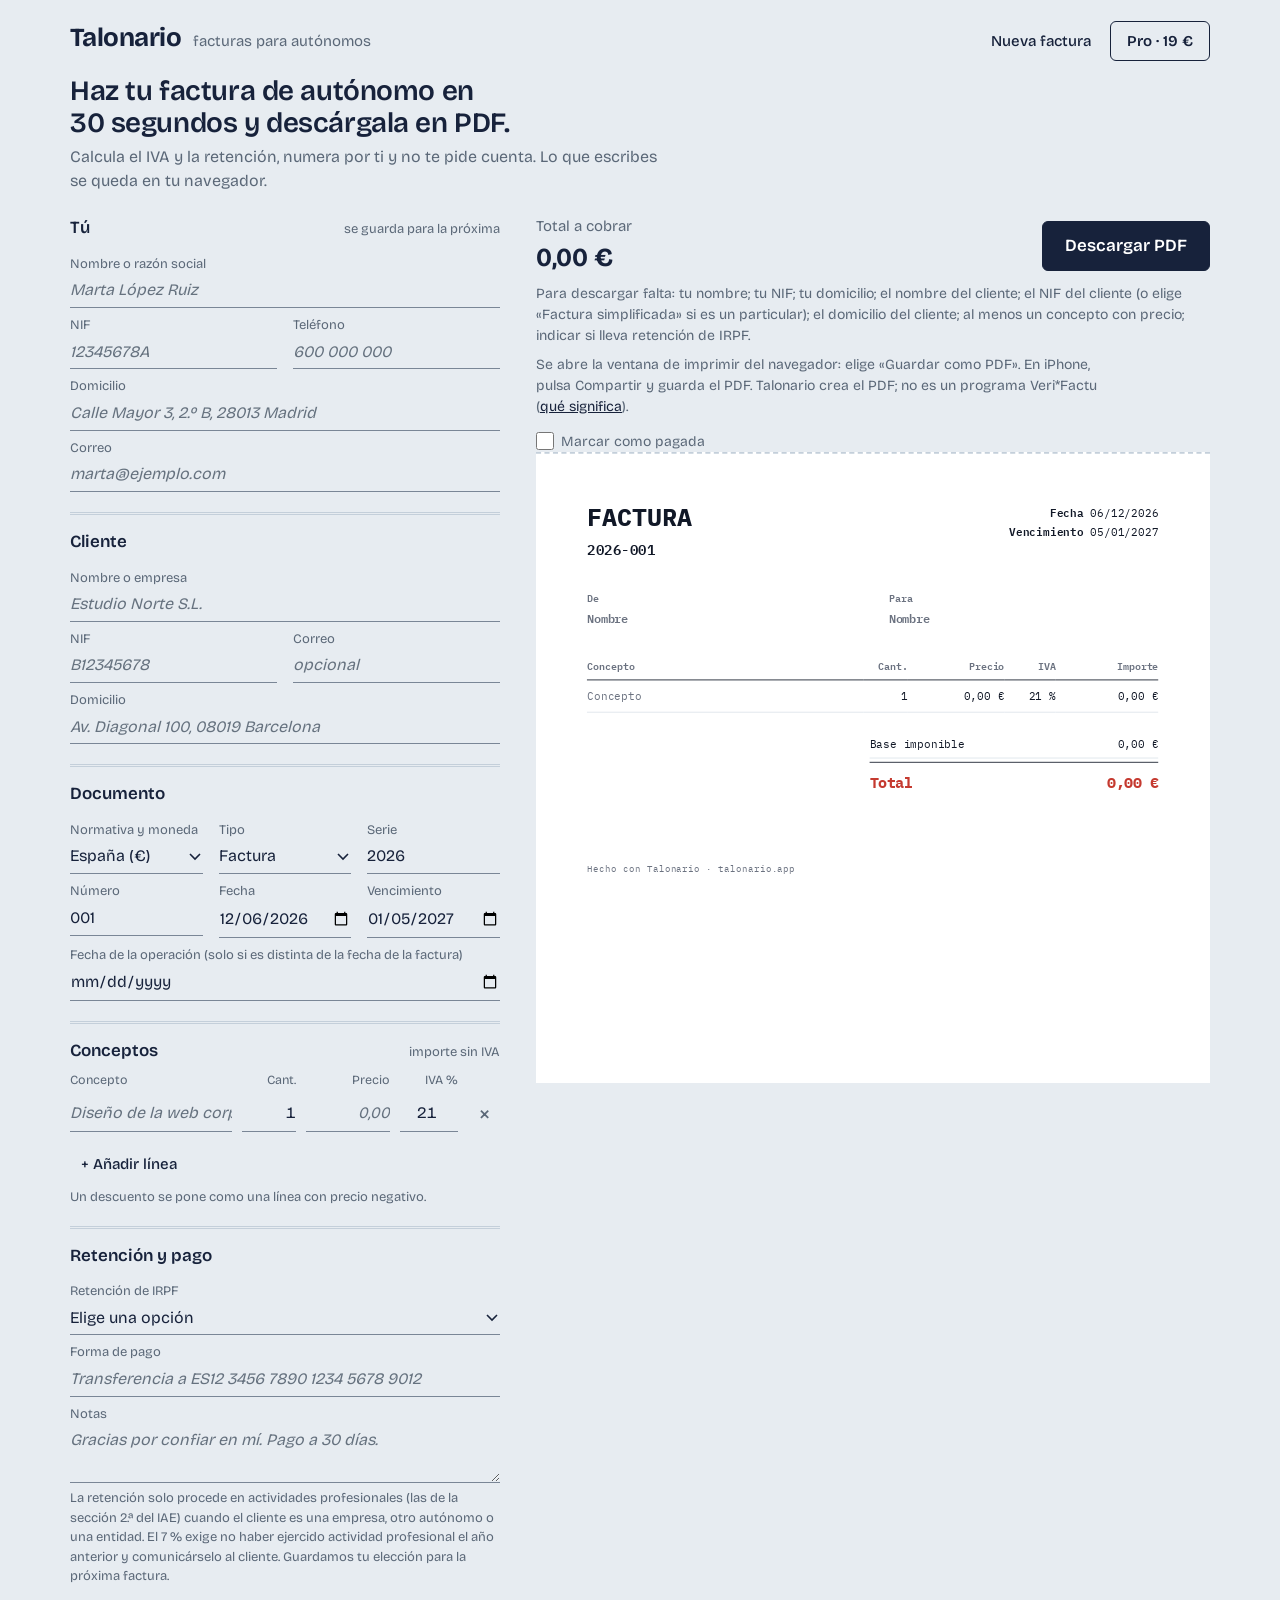
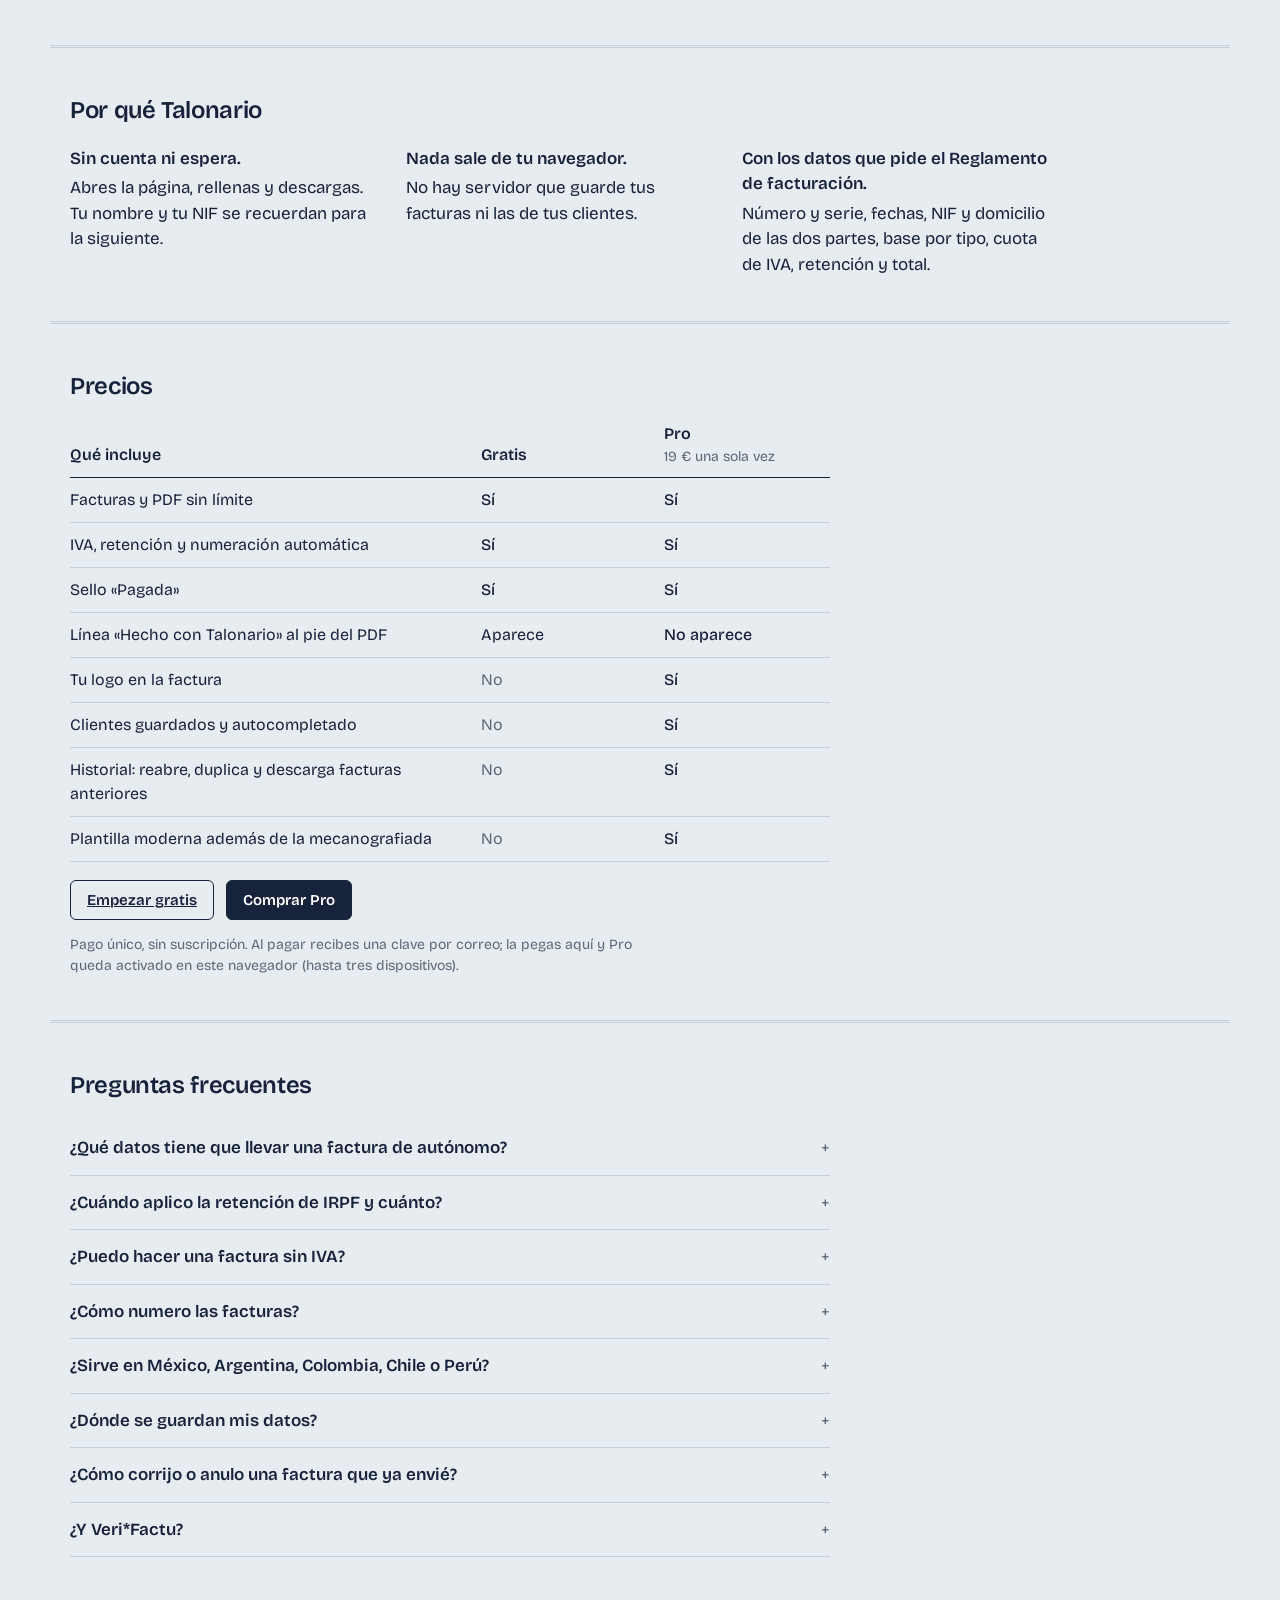
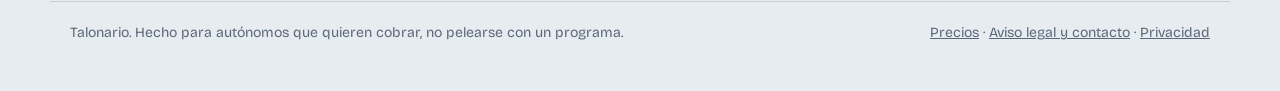
==== commit 48a12646: "Talonario: etiqueta «Normativa y moneda», opciones de la hoja debajo en móvil; la grabación del víde" ====
--- a/talonario/index.html
+++ b/talonario/index.html
@@ -304,8 +304,9 @@
 /* ---------- responsive ---------- */
 @media (max-width: 1023px) {
   .panel { grid-template-columns: minmax(0, 1fr); gap: 28px; }
-  .hoja-col { position: static; max-height: none; overflow: visible; padding: 0; margin: 0; }
+  .hoja-col { position: static; max-height: none; overflow: visible; padding: 0; margin: 0; display: flex; flex-direction: column; }
   .hoja-col > .aviso { display: none; }
+  .hoja-marco { order: 1; } .hoja-opciones { order: 2; margin-top: 14px; } /* en móvil, las opciones debajo de la hoja */
   .hoja-acciones { display: none; }
   .barra { display: flex; flex-wrap: wrap; }
   body { padding-bottom: 96px; }
@@ -385,7 +386,7 @@
       <section class="grp">
         <div class="grp-cab"><h2>Documento</h2></div>
         <div class="fila fila-3 fila-2m">
-          <div class="campo"><label for="fPais">Dónde facturas (normativa y moneda)</label><select id="fPais" data-k="preset"></select></div>
+          <div class="campo"><label for="fPais">Normativa y moneda</label><select id="fPais" data-k="preset"></select></div>
           <div class="campo"><label for="fTipo">Tipo</label><select id="fTipo" data-k="docType"></select></div>
           <div class="campo"><label for="fSerie">Serie</label><input id="fSerie" data-k="serie" autocomplete="off" placeholder="2026"></div>
           <div class="campo"><label for="fNum">Número</label><input id="fNum" data-k="number" aria-required="true" inputmode="numeric" autocomplete="off" placeholder="001"></div>
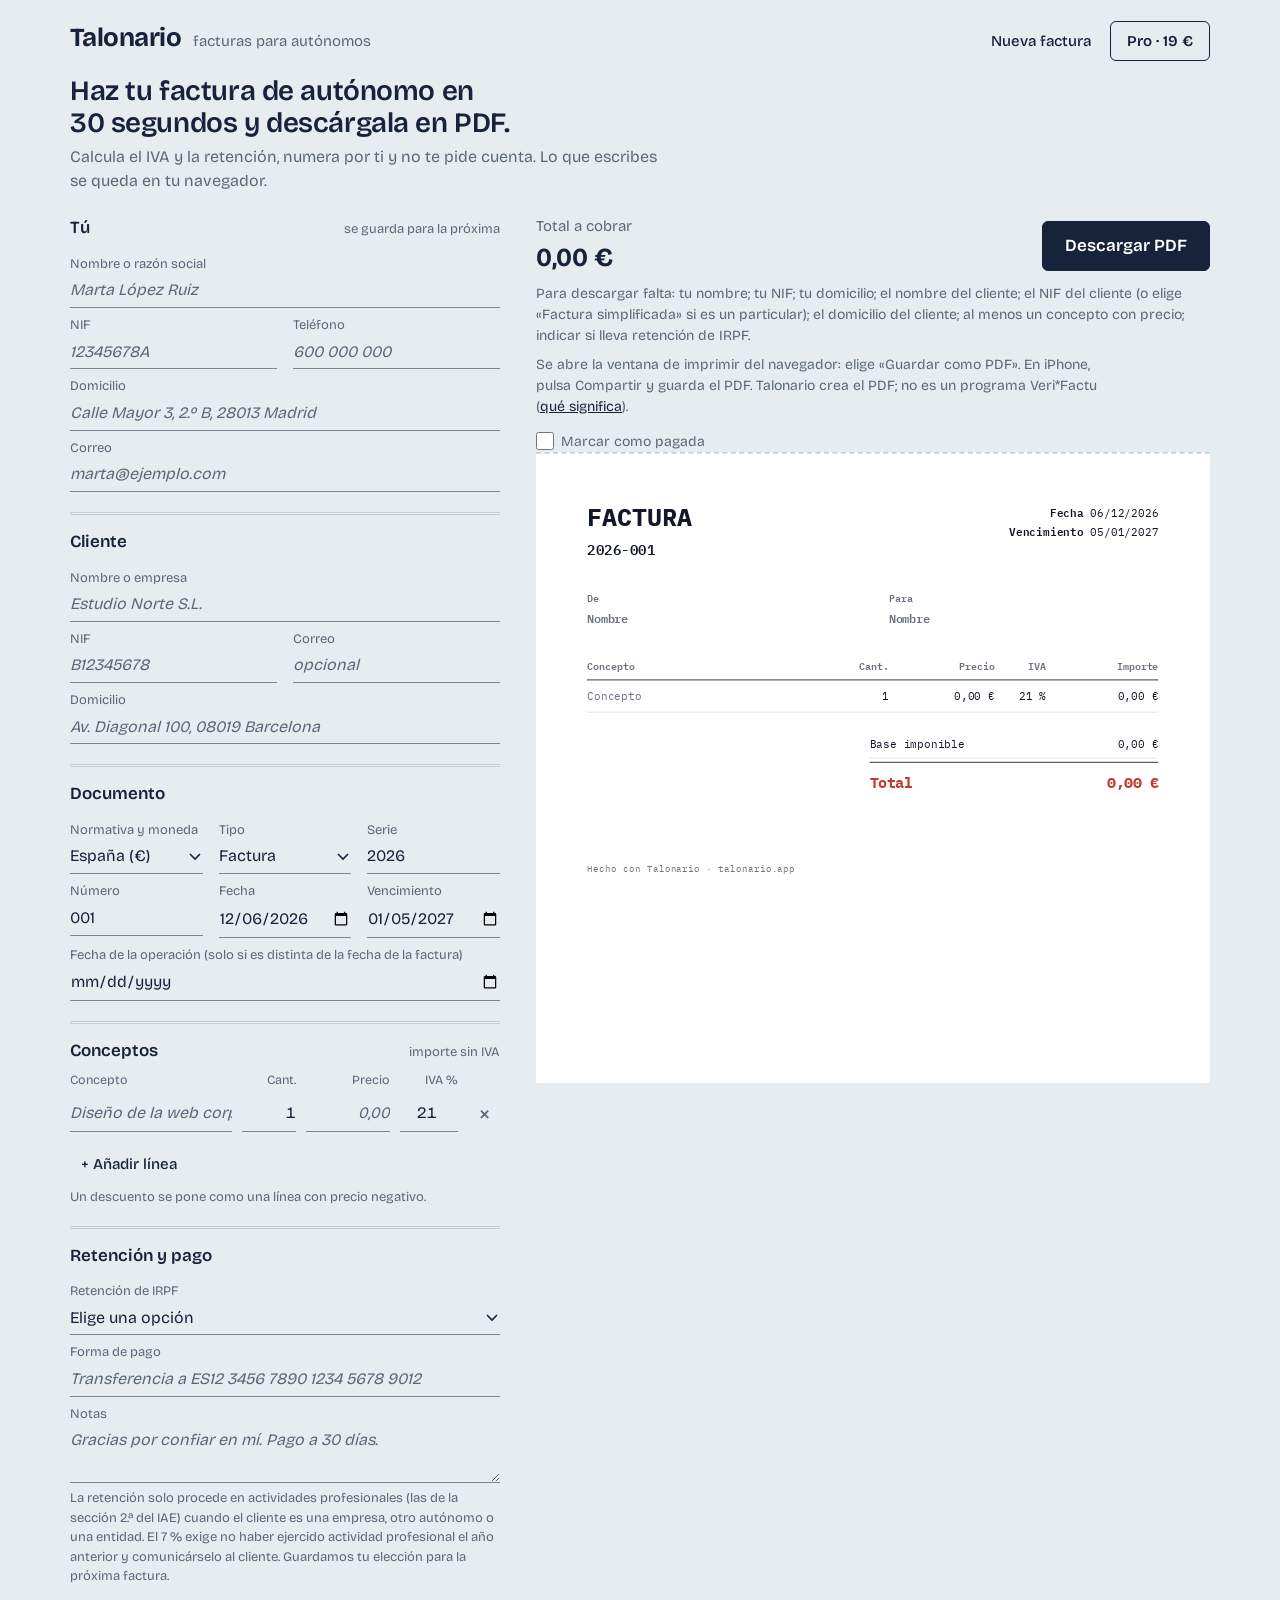
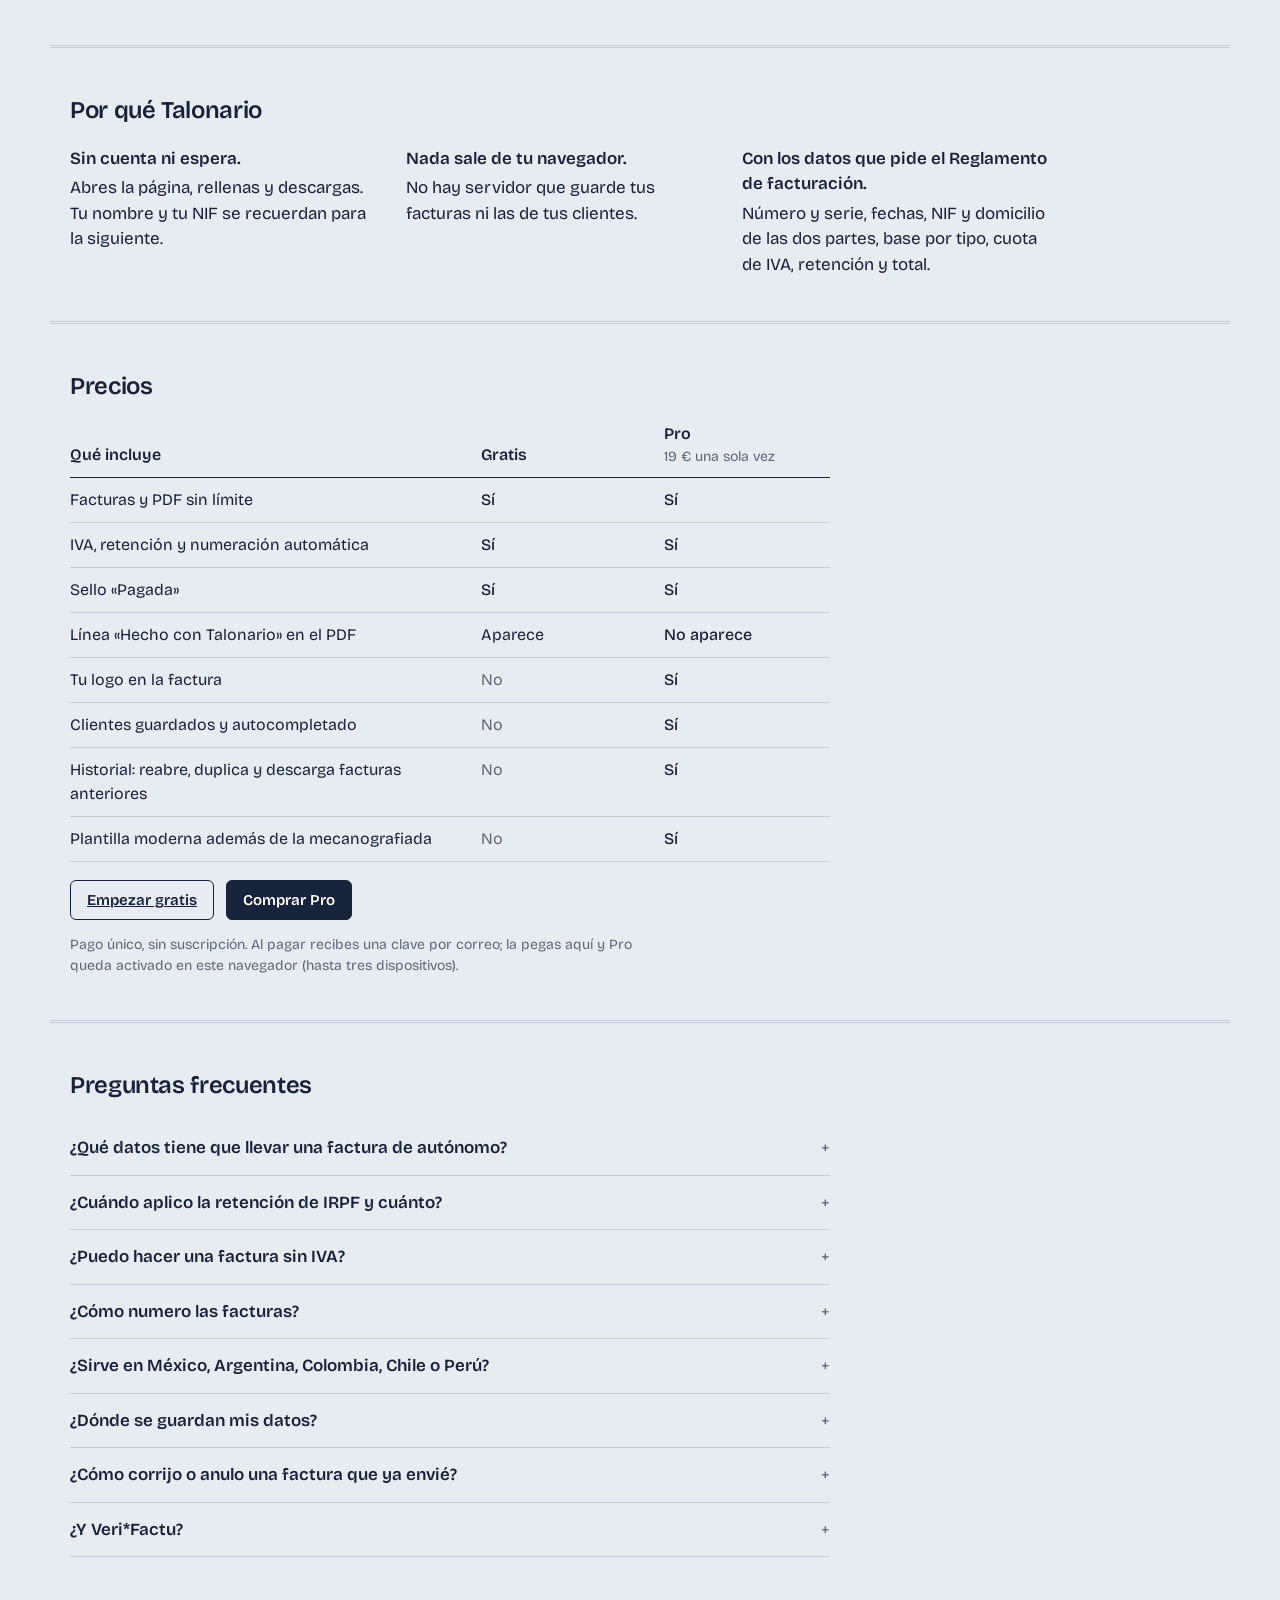
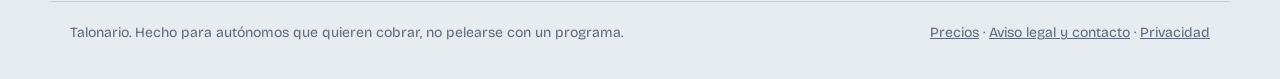
==== commit e3e49d53: "Talonario: tercera pasada tras la segunda verificación - La factura simplificada ya no pisa la reten" ====
--- a/talonario/index.html
+++ b/talonario/index.html
@@ -39,7 +39,7 @@
   --raya: #C4CFDA;
   --raya-campo: #7A8696;
   --lapiz: #5B6878;
-  --placeholder: #66727F;
+  --placeholder: #5B6878;
   --raya-suave: #DCE3EA;
   --ui: "Bricolage Grotesque", "Helvetica Neue", Arial, sans-serif;
   --doc: "IBM Plex Mono", "Courier New", monospace;
@@ -170,7 +170,8 @@
 .hoja table.items td { padding: 2.4mm 0; border-bottom: 1px solid var(--raya-suave); vertical-align: top; }
 .hoja table.items th.n, .hoja table.items td.n { text-align: right; font-variant-numeric: tabular-nums; padding-left: 3mm; }
 .hoja table.items th.n { white-space: nowrap; }
-.hoja table.items col.c-cant { width: 14mm; } .hoja table.items col.c-precio { width: 30mm; } .hoja table.items col.c-iva { width: 16mm; } .hoja table.items col.c-imp { width: 32mm; }
+.hoja table.items col.c-cant { width: 14mm; } .hoja table.items col.c-precio { width: 33mm; } .hoja table.items col.c-iva { width: 16mm; } .hoja table.items col.c-imp { width: 35mm; }
+.hoja table.items td.n { overflow-wrap: anywhere; }
 .hoja td.concepto { padding-right: 3mm; white-space: pre-line; overflow-wrap: anywhere; }
 .hoja .vacio { color: #6B7280; }
 .totales { margin: 6mm 0 0 auto; width: 90mm; font-size: 9.5pt; }
@@ -216,7 +217,7 @@
 .barra .aviso:empty { display: none; }
 
 /* toast */
-.toast { position: fixed; left: 50%; bottom: 100px; transform: translateX(-50%); background: var(--tinta); color: #fff; padding: 10px 16px; border-radius: 8px; font-size: 14px; max-width: 90vw; z-index: 40; opacity: 0; transition: opacity 180ms ease; pointer-events: none; }
+.toast { position: fixed; left: 50%; bottom: calc(var(--barra-h, 0px) + 24px); transform: translateX(-50%); background: var(--tinta); color: #fff; padding: 10px 16px; border-radius: 8px; font-size: 14px; max-width: 90vw; z-index: 40; opacity: 0; transition: opacity 180ms ease; pointer-events: none; }
 .toast.on { opacity: 1; }
 
 /* ---------- secciones de abajo ---------- */
@@ -314,6 +315,12 @@
   .porque { grid-template-columns: 1fr; gap: 18px; }
   .btn-ampliar { display: inline-flex; }
 }
+@media (pointer: coarse) {
+  .linea { grid-template-columns: minmax(0, 1fr) 54px 84px 58px 44px; }
+  .linea .quitar { width: 44px; height: 44px; }
+  .hoja-opciones input[type="checkbox"] { width: 22px; height: 22px; }
+  .hoja-opciones label { min-height: 44px; }
+}
 @media (max-width: 1023px) and (max-height: 480px) {
   .barra { position: static; }
   body { padding-bottom: 0 !important; }
@@ -480,7 +487,7 @@
       <tr><td>Facturas y PDF sin límite</td><td class="si">Sí</td><td class="si">Sí</td></tr>
       <tr><td>IVA, retención y numeración automática</td><td class="si">Sí</td><td class="si">Sí</td></tr>
       <tr><td>Sello «Pagada»</td><td class="si">Sí</td><td class="si">Sí</td></tr>
-      <tr><td>Línea «Hecho con Talonario» al pie del PDF</td><td>Aparece</td><td class="si">No aparece</td></tr>
+      <tr><td>Línea «Hecho con Talonario» en el PDF</td><td>Aparece</td><td class="si">No aparece</td></tr>
       <tr><td>Tu logo en la factura</td><td class="no">No</td><td class="si">Sí</td></tr>
       <tr><td>Clientes guardados y autocompletado</td><td class="no">No</td><td class="si">Sí</td></tr>
       <tr><td>Historial: reabre, duplica y descarga facturas anteriores</td><td class="no">No</td><td class="si">Sí</td></tr>
@@ -553,6 +560,7 @@
 <dialog id="dlgVista" aria-label="Vista previa a tamaño real">
   <div class="dlg">
     <button type="button" class="dlg-cerrar" data-cierra="dlgVista" aria-label="Cerrar">×</button>
+    <p class="pista" style="margin:0 0 8px">Desliza para ver toda la hoja; en el PDF sale entera.</p>
     <div class="vista-scroll" id="vistaScroll"></div>
   </div>
 </dialog>
@@ -581,8 +589,8 @@
 const PRESETS = {
   ES: { label: 'España (€)', currency: 'EUR', locale: 'es-ES', tax: 'IVA', rates: [21, 10, 4, 0], ret: null, retLabel: 'Retención (%)', taxId: 'NIF', es: true, exentos: 'iva', docs: DOCS_ES, exempt: '' },
   'ES-IC': { label: 'Canarias (€, IGIC)', currency: 'EUR', locale: 'es-ES', tax: 'IGIC', rates: [7, 3, 0, 9.5, 15, 20], ret: null, retLabel: 'Retención (%)', taxId: 'NIF', es: true, exentos: 'igic', docs: DOCS_ES, exempt: '', nota: 'En Canarias se aplica el IGIC en lugar del IVA (tipo general 7 %). Si tu cliente está fuera de Canarias, la operación suele ir sin IGIC: pon 0 y elige el motivo.' },
-  'ES-CM': { label: 'Ceuta y Melilla (€, IPSI)', currency: 'EUR', locale: 'es-ES', tax: 'IPSI', rates: [4, 10, 2, 1, 0.5, 0], ret: null, retLabel: 'Retención (%)', taxId: 'NIF', es: true, docs: DOCS_ES, exempt: '', nota: 'En Ceuta y Melilla se aplica el IPSI en lugar del IVA (los servicios suelen ir al 4 %). Si pones 0, explica el motivo en las notas.' },
-  EU: { label: 'España, cliente empresa en otro país de la UE (€)', currency: 'EUR', locale: 'es-ES', tax: 'IVA', rates: [0, 21, 10, 4], ret: 0, retLabel: 'Retención (%)', taxId: 'NIF-IVA', exentos: 'iva', docs: ['factura', 'presupuesto', 'proforma'], exempt: 'Inversión del sujeto pasivo / Reverse charge. Operación no sujeta al IVA español (artículo 69.Uno.1.º de la Ley 37/1992); sujeto pasivo el destinatario (artículo 196 de la Directiva 2006/112/CE).', nota: 'Para una empresa de otro país de la UE con NIF-IVA: la factura va sin IVA con la mención de inversión del sujeto pasivo y el NIF-IVA de las dos partes (el tuyo con prefijo ES y dado de alta en el VIES). A particulares de la UE se les cobra IVA español, salvo que estés en la ventanilla única (OSS).' },
+  'ES-CM': { label: 'Ceuta y Melilla (€, IPSI)', currency: 'EUR', locale: 'es-ES', tax: 'IPSI', rates: [4, 10, 2, 1, 0.5, 0], ret: null, retLabel: 'Retención (%)', taxId: 'NIF', es: true, exentos: 'ipsi', docs: DOCS_ES, exempt: '', nota: 'En Ceuta y Melilla se aplica el IPSI en lugar del IVA (los servicios suelen ir al 4 %). Si pones 0, elige el motivo.' },
+  EU: { label: 'España → empresa de la UE (€)', currency: 'EUR', locale: 'es-ES', tax: 'IVA', rates: [0, 21, 10, 4], ret: 0, retLabel: 'Retención (%)', taxId: 'NIF-IVA', exentos: 'iva', docs: ['factura', 'presupuesto', 'proforma'], exempt: 'Inversión del sujeto pasivo / Reverse charge. Operación no sujeta al IVA español (artículo 69.Uno.1.º de la Ley 37/1992); sujeto pasivo el destinatario (artículo 196 de la Directiva 2006/112/CE).', nota: 'Para una empresa de otro país de la UE con NIF-IVA: la factura va sin IVA con la mención de inversión del sujeto pasivo y el NIF-IVA de las dos partes (el tuyo con prefijo ES y dado de alta en el VIES). A particulares de la UE se les cobra IVA español, salvo que estés en la ventanilla única (OSS).' },
   MX: { label: 'México ($)', currency: 'MXN', locale: 'es-MX', tax: 'IVA', rates: [16, 8, 0], ret: 0, retLabel: 'Retención (%)', taxId: 'RFC', docs: ['recibo', 'presupuesto', 'cuenta'], nota: 'En México la factura fiscal es el CFDI, que se timbra con el SAT. Este documento sirve como recibo o presupuesto. La retención es un porcentaje sobre la base que fijas tú (por ejemplo, el 10 % de ISR que retienen las personas morales por honorarios).' },
   AR: { label: 'Argentina ($)', currency: 'ARS', locale: 'es-AR', tax: 'IVA', rates: [21, 10.5, 27, 0], ret: 0, retLabel: 'Retención (%)', taxId: 'CUIT', docs: ['recibo', 'presupuesto', 'cuenta'], nota: 'En Argentina la factura se emite de forma electrónica con ARCA (antes AFIP). Este documento sirve como recibo o presupuesto.' },
   CO: { label: 'Colombia ($)', currency: 'COP', locale: 'es-CO', tax: 'IVA', rates: [19, 5, 0], ret: 0, retLabel: 'Retención (%)', taxId: 'NIT', docs: ['cuenta', 'recibo', 'presupuesto'], nota: 'En Colombia la factura electrónica se emite con la DIAN. Si no eres responsable de IVA, la cuenta de cobro es el documento habitual.' },
@@ -592,7 +600,8 @@
 };
 const EXENTOS = {
   iva: [['Operación exenta de IVA conforme al artículo 20 de la Ley 37/1992.', 'Exenta (art. 20 LIVA)'], ['Operación exenta de IVA conforme al artículo 20.Uno.9.º de la Ley 37/1992 (formación).', 'Formación exenta (art. 20.Uno.9.º LIVA)'], ['Operación no sujeta a IVA por reglas de localización (artículos 69 y 70 de la Ley 37/1992).', 'No sujeta: cliente fuera de España (arts. 69-70 LIVA)'], ['Operación no sujeta a IVA conforme al artículo 7 de la Ley 37/1992.', 'No sujeta (art. 7 LIVA)'], ['Inversión del sujeto pasivo / Reverse charge. Operación no sujeta al IVA español (artículo 69.Uno.1.º de la Ley 37/1992); sujeto pasivo el destinatario (artículo 196 de la Directiva 2006/112/CE).', 'Inversión del sujeto pasivo: empresa de otro país de la UE']],
-  igic: [['Operación exenta de IGIC conforme al artículo 10 de la Ley 20/1991.', 'Exenta (art. 10 Ley 20/1991)'], ['Operación no sujeta al IGIC por reglas de localización (artículo 17 de la Ley 20/1991).', 'No sujeta: cliente fuera de Canarias (art. 17 Ley 20/1991)'], ['Inversión del sujeto pasivo conforme al artículo 19.1.2.º de la Ley 20/1991.', 'Inversión del sujeto pasivo (art. 19.1.2.º Ley 20/1991)']]
+  igic: [['Operación exenta de IGIC conforme al artículo 10 de la Ley 20/1991.', 'Exenta (art. 10 Ley 20/1991)'], ['Operación no sujeta al IGIC por reglas de localización (artículo 17 de la Ley 20/1991).', 'No sujeta: cliente fuera de Canarias (art. 17 Ley 20/1991)'], ['Inversión del sujeto pasivo conforme al artículo 19.1.2.º de la Ley 20/1991.', 'Inversión del sujeto pasivo (art. 19.1.2.º Ley 20/1991)']],
+  ipsi: [['Operación exenta del IPSI (Ley 8/1991).', 'Exenta'], ['Operación no sujeta al IPSI: servicio prestado fuera de Ceuta y Melilla (Ley 8/1991).', 'No sujeta: cliente fuera de Ceuta y Melilla']]
 };
 const EXENTOS_ANTIGUOS = { 'Inversión del sujeto pasivo conforme al artículo 84 de la Ley 37/1992.': EXENTOS.iva[4][0], 'Inversión del sujeto pasivo conforme al artículo 84.Uno.2.º de la Ley 37/1992.': EXENTOS.iva[4][0] };
 const $ = (s) => document.querySelector(s);
@@ -621,7 +630,7 @@
   else if (pd >= 0 || pc >= 0) {
     const sep = pd >= 0 ? '.' : ','; const partes = s.split(sep);
     // Un solo separador: es de miles si el país lo usa así, va seguido de exactamente 3 cifras y la parte entera no es 0; si aparece varias veces, siempre es de miles
-    const miles = partes.length > 2 || (sep === grp && sep !== dec && partes[1].length === 3 && partes[0] !== '' && partes[0] !== '0');
+    const miles = partes.length > 2 || (sep === grp && sep !== dec && partes[1].length === 3 && partes[0] !== '' && !/^0+$/.test(partes[0]));
     s = miles ? partes.join('') : partes[0] + '.' + partes.slice(1).join('');
   }
   const n = parseFloat(s); return isFinite(n) ? (neg ? -n : n) : 0;
@@ -638,7 +647,7 @@
 const BASE = () => ({
   preset: 'ES', docType: 'factura', issuer: { name: '', nif: '', addr: '', email: '', phone: '', logo: '' }, client: { name: '', nif: '', addr: '', email: '' },
   serie: String(new Date().getFullYear()), number: '', date: hoy(), due: masDias(hoy(), 30), dueManual: false, opDate: '',
-  lines: [], ret: '', retSel: '', exemptReason: '', payment: '', notes: '', paid: false, paidDate: '', template: 'maquina', histId: '', ultimoRegistrado: '', huella: '', numberManual: false, clienteCargado: ''
+  lines: [], ret: '', retSel: '', exemptReason: '', payment: '', notes: '', paid: false, paidDate: '', template: 'maquina', histId: '', ultimoRegistrado: '', huella: '', numberManual: false, reabierta: false, clienteCargado: ''
 });
 const P = () => PRESETS[state && PRESETS[state.preset] ? state.preset : 'ES'];
 // Convierte lo que haya en localStorage (borrador o historial) en un estado válido, campo a campo
@@ -649,7 +658,7 @@
   if (!s.retSel && s.ret !== '' && PRESETS[s.preset].es) s.retSel = ['0', '7', '15'].includes(s.ret) ? s.ret : 'otra'; // borradores de la versión anterior
   if (EXENTOS_ANTIGUOS[s.exemptReason]) s.exemptReason = EXENTOS_ANTIGUOS[s.exemptReason];
   const ex = PRESETS[s.preset].exentos; if (s.exemptReason && s.exemptReason !== '-' && !(ex && EXENTOS[ex].some((o) => o[0] === s.exemptReason))) s.exemptReason = '';
-  ['paid', 'dueManual', 'numberManual'].forEach((k) => { s[k] = !!d[k]; });
+  ['paid', 'dueManual', 'numberManual', 'reabierta'].forEach((k) => { s[k] = !!d[k]; });
   if (d.issuer && typeof d.issuer === 'object') Object.keys(s.issuer).forEach((k) => { if (typeof d.issuer[k] === 'string' && k !== 'logo') s.issuer[k] = d.issuer[k].slice(0, 4000); });
   if (d.client && typeof d.client === 'object') Object.keys(s.client).forEach((k) => { if (typeof d.client[k] === 'string') s.client[k] = d.client[k].slice(0, 4000); });
   const txt = (v, d) => (typeof v === 'number' && isFinite(v)) ? String(v) : (typeof v === 'string' ? v : d);
@@ -668,7 +677,7 @@
   // La retención guardada solo vale en España (en otros países la factura no lleva IRPF)
   if (!state.retSel && P().es && (typeof issuerGuardado.retSel === 'string' || typeof issuerGuardado.ret === 'number')) { const r = typeof issuerGuardado.ret === 'number' ? String(issuerGuardado.ret) : (typeof issuerGuardado.ret === 'string' ? issuerGuardado.ret : ''); state.retSel = typeof issuerGuardado.retSel === 'string' ? issuerGuardado.retSel : (['0', '7', '15'].includes(r) ? r : 'otra'); state.ret = r; }
   // La versión anterior guardaba el logo dentro de tal_issuer: se pasa a tal_logo una vez
-  if (typeof issuerGuardado.logo === 'string' && LOGO_OK.test(issuerGuardado.logo) && !LS.get('tal_logo', '')) { LS.set('tal_logo', issuerGuardado.logo); const { logo, ...resto } = issuerGuardado; LS.set('tal_issuer', resto); }
+  if (typeof issuerGuardado.logo === 'string' && LOGO_OK.test(issuerGuardado.logo) && !LS.get('tal_logo', '') && LS.set('tal_logo', issuerGuardado.logo)) { const { logo, ...resto } = issuerGuardado; LS.set('tal_issuer', resto); }
 }
 const logoGuardado = LS.get('tal_logo', ''); if (typeof logoGuardado === 'string' && LOGO_OK.test(logoGuardado)) state.issuer.logo = logoGuardado;
 // Clave del contador: la serie; presupuestos y proformas cuentan aparte («presupuesto:2026»)
@@ -678,7 +687,7 @@
 if (!state.number) state.number = siguienteNumero();
 
 function siguienteNumero(serie) { const seq = LS.get('tal_seq', {}); const n = (seq && typeof seq === 'object' && +seq[claveSeq(serie)]) || 0; return String(n + 1).padStart(3, '0'); }
-const numSeq = () => { const m = /(\d+)\s*$/.exec(state.number || ''); return m ? parseInt(m[1], 10) : NaN; }; // las cifras finales del número («A-12» → 12)
+const numSeq = () => { const m = /^\D*(\d+)$/.exec(String(state.number || '').trim()); return m ? parseInt(m[1], 10) : NaN; }; // un solo bloque de cifras al final («A-12» → 12; «1/2026» no vale)
 const numeroCompleto = () => (state.serie ? state.serie + '-' : '') + (state.number || '');
 const NF = (loc, cur, opt) => { try { return new Intl.NumberFormat(loc, { style: 'currency', currency: cur, useGrouping: 'always', ...opt }); } catch (_) { return new Intl.NumberFormat(loc, { style: 'currency', currency: cur, ...opt }); } };
 const sinDecimales = (cur) => cur === 'COP' || cur === 'CLP';
@@ -711,7 +720,7 @@
   if (state.docType === 'factura' && !state.client.nif.trim()) f.push({ q: 'el ' + p.taxId + ' del cliente' + sug, el: '#cNif' });
   if (state.docType === 'factura' && !state.client.addr.trim()) f.push({ q: 'el domicilio del cliente', el: '#cDir' });
   if (!state.number.trim()) f.push({ q: 'el número', el: '#fNum' });
-  else if (isNaN(numSeq())) f.push({ q: 'un número que termine en cifras (por ejemplo 001), para poder seguir la numeración', el: '#fNum' });
+  else if (isNaN(numSeq())) f.push({ q: 'un número con un solo bloque de cifras al final (001 o A-001); el año va en «Serie»', el: '#fNum' });
   if (!deIso(state.date)) f.push({ q: 'la fecha', el: '#fFecha' });
   const vivas = state.lines.filter(lineaViva);
   if (!vivas.some((l) => l.desc.trim() && num(l.price))) f.push({ q: 'al menos un concepto con precio', el: '#lineas .linea[data-i="0"] [data-f=desc]' });
@@ -723,6 +732,7 @@
     if (isNaN(tasa(l.tax))) f.push({ q: `un ${p.tax} entre 0 y 100 en «${nombre}»`, el: sel('tax') });
   });
   if (p.es && state.docType === 'factura' && state.retSel === '') f.push({ q: 'indicar si lleva retención de IRPF', el: '#fRetSel' });
+  if (p.es && state.docType === 'factura' && state.retSel === 'otra' && String(state.ret).trim() === '') f.push({ q: 'el porcentaje de retención', el: '#fRet' });
   if (String(state.ret).trim() !== '' && (!numValido(state.ret) || num(state.ret) < 0 || num(state.ret) > 100)) f.push({ q: 'una retención entre 0 y 100', el: '#fRet' });
   if (hayExento() && (state.docType === 'factura' || state.docType === 'simplificada') && !state.exemptReason) f.push({ q: `el motivo del 0 % de ${p.tax}`, el: '#fExento' });
   return f;
@@ -742,7 +752,7 @@
   const n = numSeq(); const seq = LS.get('tal_seq', {}); const usado = seq && +seq[claveSeq()] || 0;
   if (n && n <= usado && !state.histId && numeroCompleto() !== state.ultimoRegistrado) a.push(`El número ${numeroCompleto()} ya se usó en este navegador; el siguiente libre es ${siguienteNumero()}.`);
   if (state.ultimoRegistrado && numeroCompleto() === state.ultimoRegistrado && state.huella && huella() !== state.huella) a.push(`Ya descargaste la ${numeroCompleto()} y has cambiado datos: si es otra factura, pulsa «Nueva factura» para usar el ${siguienteNumero()}; si corriges una ya enviada, hace falta una rectificativa.`);
-  if (pro) { const h = LS.get('tal_history', []); if (Array.isArray(h) && h.some((x) => x.numero === numeroCompleto() && x.id !== state.histId)) a.push(`Ya hay una factura ${numeroCompleto()} en tu historial.`); }
+  if (pro && historial().some((x) => x.numero === numeroCompleto() && x.id !== state.histId)) a.push(`Ya hay una factura ${numeroCompleto()} en tu historial.`);
   return a;
 }
 
@@ -763,6 +773,7 @@
   $('#fRetLabel').textContent = es ? 'Retención IRPF (%)' : p.retLabel;
   $('#taxNombreCab').textContent = `importe sin ${p.tax}`;
   $('#fVenceLabel').textContent = esNumerada(state.docType) ? 'Vencimiento' : 'Válido hasta';
+  $('#btnNueva').textContent = state.docType === 'factura' || state.docType === 'simplificada' ? 'Nueva factura' : 'Nuevo documento';
   $('#optPagada').hidden = !esNumerada(state.docType);
   $('#chkPagada').checked = !!state.paid; $('#optFechaPago').hidden = !state.paid || !esNumerada(state.docType);
   $('#selPlantilla').value = state.template;
@@ -774,7 +785,7 @@
     state.lines.map((l, i) => `<div class="linea" data-i="${i}">
       <label class="celda c-desc"><span>Concepto</span><input data-f="desc" value="${esc(l.desc)}" autocomplete="off" placeholder="${i === 0 ? 'Diseño de la web corporativa' : 'Concepto'}"></label>
       <label class="celda"><span>Cantidad</span><input data-f="qty" class="num" inputmode="decimal" autocomplete="off" value="${esc(l.qty)}"></label>
-      <label class="celda"><span>Precio</span><input data-f="price" class="num" inputmode="decimal" autocomplete="off" value="${esc(l.price)}" placeholder="0,00"></label>
+      <label class="celda"><span>Precio</span><input data-f="price" class="num" inputmode="decimal" autocomplete="off" value="${esc(l.price)}" placeholder="0${separadores().dec}00"></label>
       <label class="celda"><span>${esc(p.tax)} %</span><input data-f="tax" class="num" inputmode="decimal" autocomplete="off" value="${esc(l.tax)}" list="ivaLista"></label>
       <button type="button" class="quitar" aria-label="Quitar línea ${i + 1}" ${state.lines.length === 1 ? 'disabled' : ''}>×</button>
     </div>`).join('') + `<datalist id="ivaLista">${p.rates.map((r) => `<option value="${r}">`).join('')}</datalist>`;
@@ -784,18 +795,23 @@
   const el = e.target;
   if (el.dataset.k) {
     if (el.dataset.k === 'preset') { cambiarPreset(el.value); return; }
+    if (el.dataset.k === 'docType') return; // lo gestiona el change de #fTipo (el select dispara input y change)
     escribir(el.dataset.k, el.value);
     if (el.dataset.k === 'date' && state.date && !state.dueManual) { state.due = masDias(state.date, 30); $('#fVence').value = state.due; }
     if (el.dataset.k === 'due') state.dueManual = true;
     if (el.dataset.k === 'number') state.numberManual = true;
+    // Cambiar el número o la serie de una factura ya descargada es empezar otra: la anterior se queda en el historial tal cual
+    if ((el.dataset.k === 'number' || el.dataset.k === 'serie') && state.histId && numeroCompleto() !== state.ultimoRegistrado) { state.histId = ''; state.ultimoRegistrado = ''; state.huella = ''; state.reabierta = false; }
     if (el.dataset.k === 'serie' && !state.histId && !state.numberManual) { state.number = siguienteNumero(); $('#fNum').value = state.number; }
+    if (el.dataset.k === 'paidDate' && pro && state.histId) guardarHistorial();
     if (el.dataset.k.startsWith('issuer.')) guardarEmisor();
     if (el.dataset.k === 'client.name') autocompletarCliente(el.value);
     render(); return;
   }
   if (el.dataset.f) { const row = el.closest('.linea'); state.lines[+row.dataset.i][el.dataset.f] = el.value; render(); }
 });
-function guardarEmisor() { const { logo, ...resto } = state.issuer; LS.set('tal_issuer', { ...resto, retSel: state.retSel, ret: state.ret }); }
+// La retención solo se guarda cuando es la elección real del emisor: en España y fuera de la factura simplificada (que la fuerza a 0)
+function guardarEmisor() { const { logo, ...resto } = state.issuer; const g = LS.get('tal_issuer', {}) || {}; const propia = P().es && state.docType !== 'simplificada'; LS.set('tal_issuer', { ...resto, retSel: propia ? state.retSel : (typeof g.retSel === 'string' ? g.retSel : ''), ret: propia ? state.ret : (typeof g.ret === 'string' ? g.ret : '') }); }
 $('#fRetSel').addEventListener('change', (e) => {
   state.retSel = e.target.value; if (state.retSel !== 'otra') { state.ret = state.retSel; $('#fRet').value = state.ret; }
   $('#campoRet').hidden = state.retSel !== 'otra'; if (state.retSel === 'otra') $('#fRet').focus(); guardarEmisor(); render();
@@ -815,12 +831,12 @@
   if (!PRESETS[k]) return; const prev = P(); state.preset = k; const p = P();
   state.lines.forEach((l) => { if (String(l.tax).trim() === '' || num(l.tax) === prev.rates[0]) l.tax = String(p.rates[0]); });
   if (p.es && prev.es) { /* España ↔ Canarias: se conserva la retención */ } else if (p.es) { state.retSel = ''; state.ret = ''; } else { state.retSel = ''; state.ret = String(p.ret ?? 0); }
-  if (state.docType === prev.docs[0] || !p.docs.includes(state.docType)) { state.docType = p.docs[0]; state.number = siguienteNumero(); }
+  if (state.docType === prev.docs[0] || !p.docs.includes(state.docType)) { state.docType = p.docs[0]; if (!state.histId && !state.numberManual) state.number = siguienteNumero(); }
   if (!state.exemptReason || state.exemptReason === prev.exempt) state.exemptReason = p.exempt || '';
   pintarFormulario(); render();
 }
 $('#fTipo').addEventListener('change', (e) => {
-  const antes = state.docType; state.docType = e.target.value; if (!state.histId) state.number = siguienteNumero();
+  const antes = state.docType; state.docType = e.target.value; if (!state.histId && !state.numberManual) state.number = siguienteNumero();
   if (P().es && state.docType === 'simplificada') { state.retSel = '0'; state.ret = '0'; } // a un particular no se le retiene
   else if (P().es && antes === 'simplificada') { const g = LS.get('tal_issuer', {}) || {}; state.retSel = typeof g.retSel === 'string' ? g.retSel : ''; state.ret = typeof g.ret === 'string' ? g.ret : ''; }
   pintarFormulario(); render();
@@ -830,10 +846,9 @@
 const hayTrabajo = () => state.lines.some(lineaViva) || state.client.name.trim();
 $('#btnNueva').addEventListener('click', () => {
   if (hayTrabajo() && !state.histId && !confirm('¿Empezar una factura nueva? Lo que hay en el formulario se descarta. ' + (pro ? 'Si ya descargaste el PDF, está en «Mis facturas».' : 'Si ya descargaste el PDF, guárdalo: aquí no se conserva.'))) return;
-  state.client = { name: '', nif: '', addr: '', email: '' }; state.lines = [linea()]; state.paid = false; state.paidDate = ''; state.opDate = ''; state.histId = ''; state.ultimoRegistrado = ''; state.huella = ''; state.numberManual = false; state.clienteCargado = ''; intento = false;
-  if (P().es && state.docType === 'simplificada') { state.docType = 'factura'; const g = LS.get('tal_issuer', {}) || {}; state.retSel = typeof g.retSel === 'string' ? g.retSel : ''; state.ret = typeof g.ret === 'string' ? g.ret : ''; }
+  state.client = { name: '', nif: '', addr: '', email: '' }; state.lines = [linea()]; state.paid = false; state.paidDate = ''; state.opDate = ''; state.histId = ''; state.ultimoRegistrado = ''; state.huella = ''; state.numberManual = false; state.reabierta = false; state.clienteCargado = ''; intento = false;
   state.date = hoy(); state.due = masDias(state.date, 30); state.dueManual = false; state.number = siguienteNumero();
-  pintarFormulario(); render(); $('#cNombre').focus();
+  pintarFormulario(); render(); const c = $('#cNombre'); c.focus({ preventScroll: true }); c.scrollIntoView({ block: 'center', behavior: 'smooth' });
 });
 
 /* ===================== la hoja ===================== */
@@ -883,7 +898,7 @@
   const correo = $('#btnCorreo'); const listo = !f.length && state.ultimoRegistrado === numeroCompleto() && /\S+@\S+/.test(state.client.email);
   correo.hidden = !listo; if (listo) correo.href = `mailto:${encodeURIComponent(state.client.email.trim())}?subject=${encodeURIComponent(`${DOCS[state.docType] || 'Factura'} ${numeroCompleto()}`)}&body=${encodeURIComponent(`Hola,\n\nte adjunto la ${(DOCS[state.docType] || 'factura').toLowerCase()} ${numeroCompleto()} por ${fmt(t.total)}.\n\nGracias,\n${state.issuer.name}`)}`;
   LS.set('tal_draft', { ...state, issuer: { ...state.issuer, logo: '' } });
-  clearTimeout(histTimer); if (pro && state.histId) histTimer = setTimeout(() => { if (pro && state.histId) guardarHistorial(); }, 600); // una factura reabierta guarda sus cambios
+  clearTimeout(histTimer); if (pro && state.histId && state.reabierta) histTimer = setTimeout(() => { if (pro && state.histId && state.reabierta) guardarHistorial(); }, 600); // solo una factura reabierta desde «Mis facturas» guarda sus cambios; la recién descargada se queda como salió
   escalar();
 }
 let histTimer = 0;
@@ -925,16 +940,20 @@
 function abrir(id) { const d = $('#' + id); if (typeof d.showModal === 'function') d.showModal(); else { d.classList.add('fallback'); d.setAttribute('open', ''); } }
 function cerrar(id) { const d = $('#' + id); if (typeof d.close === 'function' && d.open) d.close(); else d.removeAttribute('open'); }
 document.addEventListener('keydown', (e) => { if (e.key === 'Escape') { const d = document.querySelector('dialog.fallback[open]'); if (d) cerrar(d.id); } });
-window.addEventListener('hashchange', () => { const d = document.querySelector(location.hash ? location.hash : null); if (d && d.tagName === 'DETAILS') d.open = true; });
-if (location.hash) { try { const d = document.querySelector(location.hash); if (d && d.tagName === 'DETAILS') d.open = true; } catch (_) {} }
-if (typeof ResizeObserver === 'function') new ResizeObserver(() => { const b = $('.barra'); if (getComputedStyle(b).position === 'fixed') document.body.style.paddingBottom = b.offsetHeight + 12 + 'px'; else document.body.style.paddingBottom = ''; }).observe($('.barra'));
+function abrirFaq() { try { const d = document.getElementById(decodeURIComponent(location.hash.slice(1))); if (d && d.tagName === 'DETAILS') d.open = true; } catch (_) {} }
+window.addEventListener('hashchange', abrirFaq); abrirFaq();
+$('#pistaVerifactu').addEventListener('click', (e) => { if (e.target.tagName === 'A') { const d = document.getElementById('faq-verifactu'); if (d) d.open = true; } });
+if (typeof ResizeObserver === 'function') new ResizeObserver(() => {
+  const b = $('.barra'); const cs = getComputedStyle(b); const fija = cs.position === 'fixed' && cs.display !== 'none';
+  document.body.style.paddingBottom = fija ? b.offsetHeight + 12 + 'px' : ''; document.documentElement.style.setProperty('--barra-h', fija ? b.offsetHeight + 'px' : '0px');
+}).observe($('.barra'));
 
 /* ===================== Pro: clientes, historial, logo ===================== */
-function clientes() { const l = LS.get('tal_clients', []); return Array.isArray(l) ? l : []; }
+function clientes() { const l = LS.get('tal_clients', []); return Array.isArray(l) ? l.filter((x) => x && typeof x === 'object' && typeof x.name === 'string') : []; }
 function guardarCliente() {
   const c = state.client; if (!c.name.trim()) return; const list = clientes();
-  const i = list.findIndex((x) => (x.nif && x.nif === c.nif) || x.name.toLowerCase() === c.name.toLowerCase());
-  if (i >= 0) list[i] = { ...c, name: list[i].name.toLowerCase() === c.name.toLowerCase() ? list[i].name : c.name }; else list.unshift({ ...c }); LS.set('tal_clients', list.slice(0, 300)); pintarClientes();
+  const i = list.findIndex((x) => x.name.toLowerCase() === c.name.toLowerCase()); // por nombre: un NIF repetido por error no renombra otra ficha
+  if (i >= 0) list[i] = { ...c, name: list[i].name }; else list.unshift({ ...c }); LS.set('tal_clients', list.slice(0, 300)); pintarClientes();
 }
 function pintarClientes() {
   if (!pro) return; const list = clientes();
@@ -942,10 +961,14 @@
   $('#clientesPista').textContent = list.length ? `${list.length} guardado${list.length === 1 ? '' : 's'}` : 'se guardan al descargar';
 }
 function autocompletarCliente(name) {
-  if (!pro) return; const c = clientes().find((x) => x.name.toLowerCase() === name.trim().toLowerCase()); if (!c) return;
-  const otro = state.clienteCargado && state.clienteCargado !== c.name.toLowerCase(); // se ha cambiado a OTRO cliente guardado: se sustituyen sus datos
-  [['nif', 'cNif'], ['addr', 'cDir'], ['email', 'cEmail']].forEach(([k, id]) => { if ((otro || !state.client[k].trim()) && c[k]) { state.client[k] = c[k]; $('#' + id).value = c[k]; } });
-  if (state.client.name !== c.name) { state.client.name = c.name; $('#cNombre').value = c.name; } // se respeta cómo estaba escrito el nombre guardado
+  if (!pro) return; const c = clientes().find((x) => x.name.toLowerCase() === name.trim().toLowerCase());
+  if (!c) { // el nombre ya no es el del cliente cargado ni el de otro guardado: es un cliente nuevo y no hereda NIF ni domicilio
+    if (state.clienteCargado && name.trim().toLowerCase() !== state.clienteCargado) { [['nif', 'cNif'], ['addr', 'cDir'], ['email', 'cEmail']].forEach(([k, id]) => { state.client[k] = ''; $('#' + id).value = ''; }); state.clienteCargado = ''; }
+    return;
+  }
+  const otro = !!state.clienteCargado && state.clienteCargado !== c.name.toLowerCase(); let relleno = false; // se ha cambiado a OTRO cliente guardado: se sustituyen todos sus datos
+  [['nif', 'cNif'], ['addr', 'cDir'], ['email', 'cEmail']].forEach(([k, id]) => { if (otro || (!state.client[k].trim() && c[k])) { state.client[k] = c[k] || ''; $('#' + id).value = c[k] || ''; relleno = true; } });
+  if ((otro || relleno) && state.client.name !== c.name) { state.client.name = c.name; $('#cNombre').value = c.name; } // se respeta cómo estaba escrito el nombre guardado
   state.clienteCargado = c.name.toLowerCase();
 }
 function historial() { const h = LS.get('tal_history', []); return Array.isArray(h) ? h.filter((x) => x && typeof x === 'object' && typeof x.id === 'string') : []; }
@@ -963,13 +986,14 @@
     <div class="ops"><button type="button" class="btn btn-plano" data-h="abrir" data-i="${i}" aria-label="Abrir ${esc(x.numero)}">Abrir</button><button type="button" class="btn btn-plano" data-h="dup" data-i="${i}" aria-label="Duplicar ${esc(x.numero)}">Duplicar</button><button type="button" class="btn btn-plano" data-h="borrar" data-i="${i}" aria-label="Borrar ${esc(x.numero)}">Borrar</button></div></div>`).join('');
 }
 $('#hist').addEventListener('click', (e) => {
-  const b = e.target.closest('[data-h]'); if (!b) return; const h = historial(); const x = h[+b.dataset.i]; if (!x || !x.state) return;
-  if (b.dataset.h === 'borrar') { if (!confirm(`¿Borrar ${x.numero} del historial?`)) return; h.splice(+b.dataset.i, 1); LS.set('tal_history', h); pintarHistorial(); return; }
+  const b = e.target.closest('[data-h]'); if (!b) return; const h = historial(); const x = h[+b.dataset.i]; if (!x) return;
+  if (b.dataset.h === 'borrar') { if (!confirm(`¿Borrar ${x.numero} del historial?`)) return; h.splice(+b.dataset.i, 1); LS.set('tal_history', h); if (x.id === state.histId) { state.histId = ''; state.reabierta = false; } pintarHistorial(); return; }
+  if (!x.state || typeof x.state !== 'object') { avisar('Esa entrada está dañada y no se puede abrir.'); return; }
   if (hayTrabajo() && !state.histId && !confirm('Se sustituye lo que hay ahora en el formulario. ¿Continuar?')) return;
   const emisor = state.issuer; state = sanear(x.state); state.issuer = emisor; state.clienteCargado = state.client.name.toLowerCase();
   if (!state.lines.length) state.lines = [linea()];
-  if (b.dataset.h === 'dup') { state.histId = ''; state.ultimoRegistrado = ''; state.date = hoy(); state.due = masDias(state.date, 30); state.dueManual = false; state.number = siguienteNumero(); state.paid = false; state.paidDate = ''; }
-  else state.histId = x.id;
+  if (b.dataset.h === 'dup') { state.histId = ''; state.ultimoRegistrado = ''; state.huella = ''; state.reabierta = false; state.numberManual = false; state.date = hoy(); state.due = masDias(state.date, 30); state.dueManual = false; state.number = siguienteNumero(); state.paid = false; state.paidDate = ''; }
+  else { state.histId = x.id; state.reabierta = true; }
   cerrar('dlgHist'); pintarFormulario(); render(); window.scrollTo({ top: 0, behavior: 'smooth' });
 });
 $('#btnHistorial').addEventListener('click', () => { pintarHistorial(); abrir('dlgHist'); });
@@ -1009,6 +1033,7 @@
 async function validarClave(key) {
   if (!CONFIG.checkoutUrl && CONFIG.demoCode && key === CONFIG.demoCode) return { ok: true, instancia: 'demo' };
   const leerJson = async (r) => { try { return await r.json(); } catch (_) { return null; } };
+  if (CONFIG.checkoutUrl && !CONFIG.productId) { console.warn('CONFIG.productId está vacío: sin él no se puede comprobar que la clave sea de Talonario Pro.'); return { ok: false, msg: 'La activación no está configurada todavía. Escríbenos y te la activamos.' }; }
   if (CONFIG.provider === 'gumroad') {
     const body = new URLSearchParams({ product_id: CONFIG.productId, license_key: key, increment_uses_count: 'true' });
     const r = await fetch('https://api.gumroad.com/v2/licenses/verify', { method: 'POST', body }); const j = await leerJson(r);
@@ -1018,7 +1043,6 @@
     if (j.uses && j.uses > CONFIG.maxActivaciones) return { ok: false, msg: `Esta clave ya se usó en el máximo de dispositivos (${CONFIG.maxActivaciones}). Escríbenos y te ayudamos.` };
     return { ok: true, instancia: String(j.uses || '') };
   }
-  if (CONFIG.checkoutUrl && !CONFIG.productId) { console.warn('CONFIG.productId está vacío: sin él no se puede comprobar que la clave sea de Talonario Pro.'); return { ok: false, msg: 'La activación no está configurada todavía. Escríbenos y te la activamos.' }; }
   const nombre = 'Talonario · ' + (navigator.platform || 'navegador').slice(0, 30);
   const r = await fetch('https://api.lemonsqueezy.com/v1/licenses/activate', { method: 'POST', headers: { Accept: 'application/json' }, body: new URLSearchParams({ license_key: key, instance_name: nombre }) });
   const j = await leerJson(r);
@@ -1044,7 +1068,7 @@
   st.className = 'estado'; st.textContent = 'Comprobando…'; btn.disabled = true;
   try {
     const r = await validarClave(key);
-    if (r.ok) { pro = { key, instancia: r.instancia, at: Date.now() }; LS.set('tal_pro', pro); st.className = 'estado ok'; st.textContent = 'Pro activado. Gracias.'; aplicarPro(); setTimeout(() => { cerrar('dlgPro'); $('#btnHistorial').focus(); }, 1500); }
+    if (r.ok) { pro = { key, instancia: r.instancia, at: Date.now() }; LS.set('tal_pro', pro); st.className = 'estado ok'; st.textContent = 'Pro activado. Gracias.'; aplicarPro(); setTimeout(() => { cerrar('dlgPro'); $('#btnHistorial').focus(); }, 3000); }
     else { st.className = 'estado mal'; st.textContent = r.msg; }
   } catch (_) { st.className = 'estado mal'; st.textContent = 'No se pudo comprobar la clave. Revisa tu conexión e inténtalo otra vez.'; }
   finally { btn.disabled = false; }
